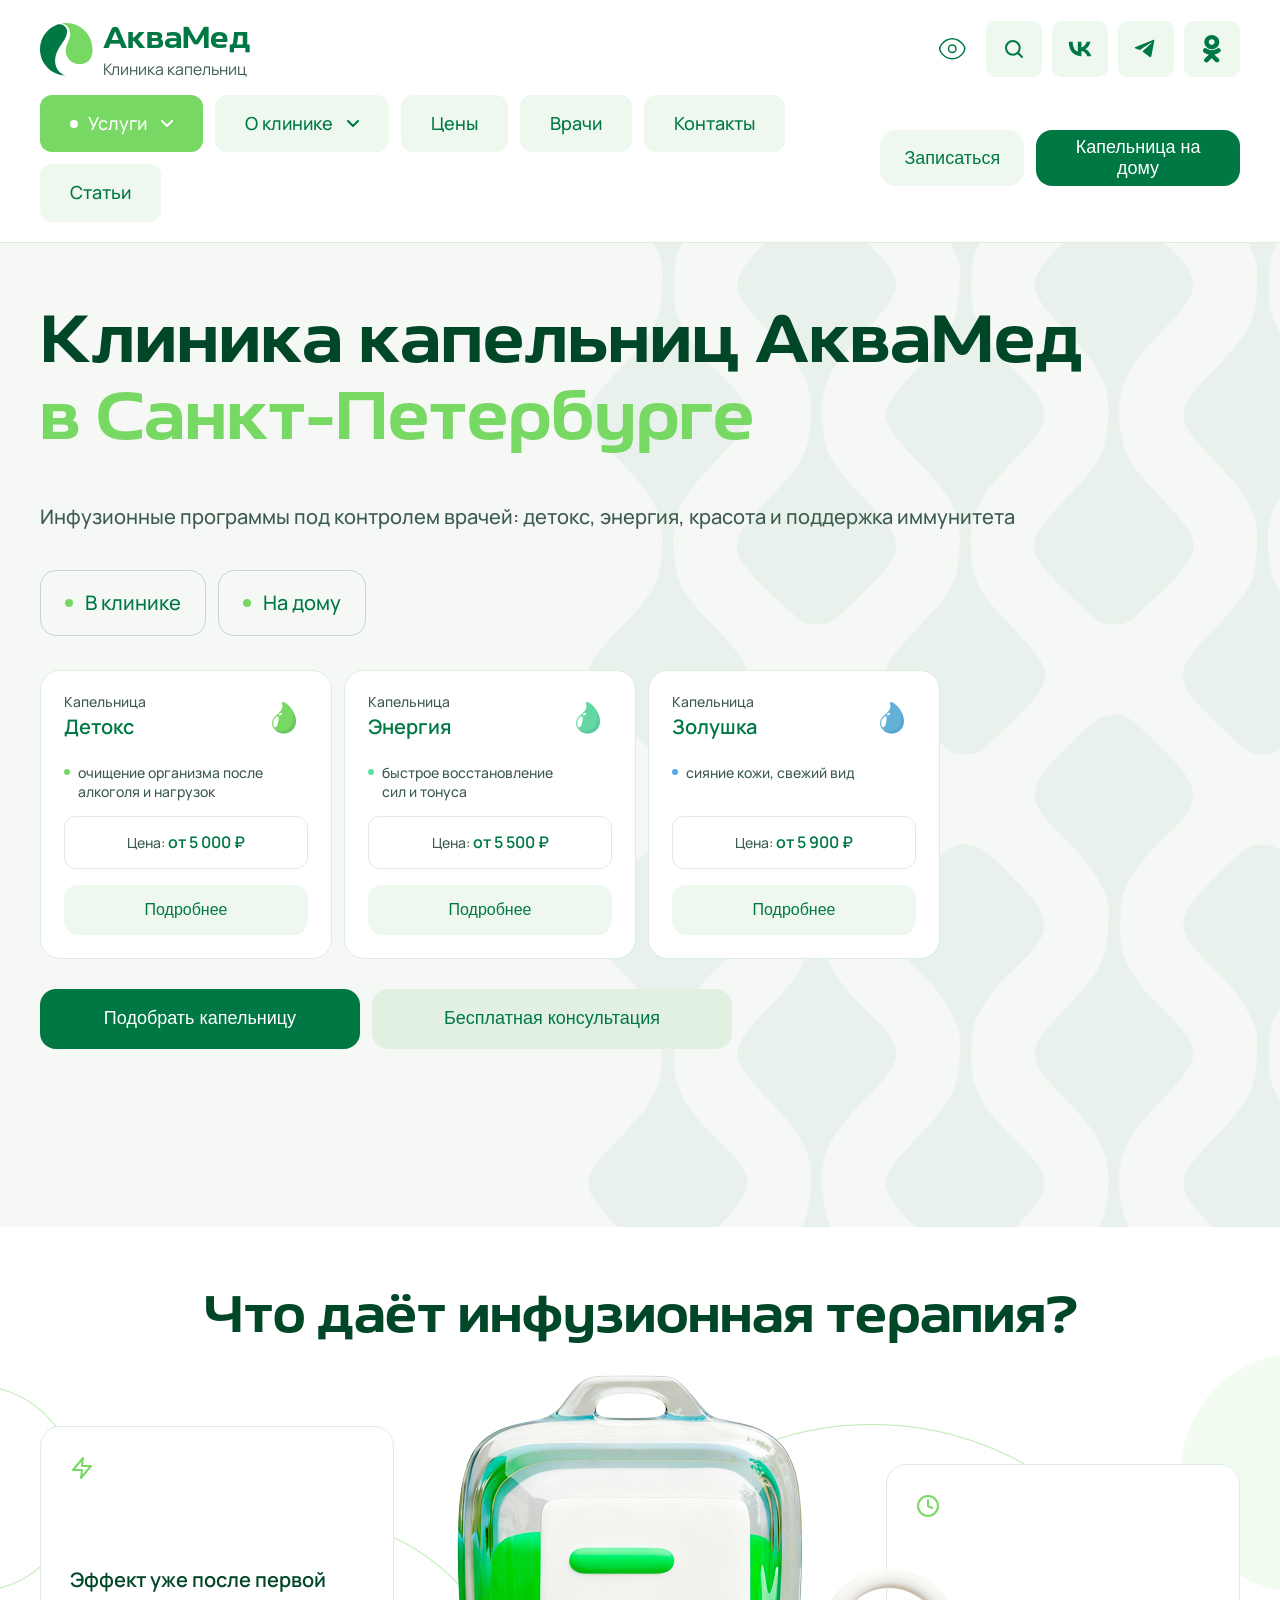
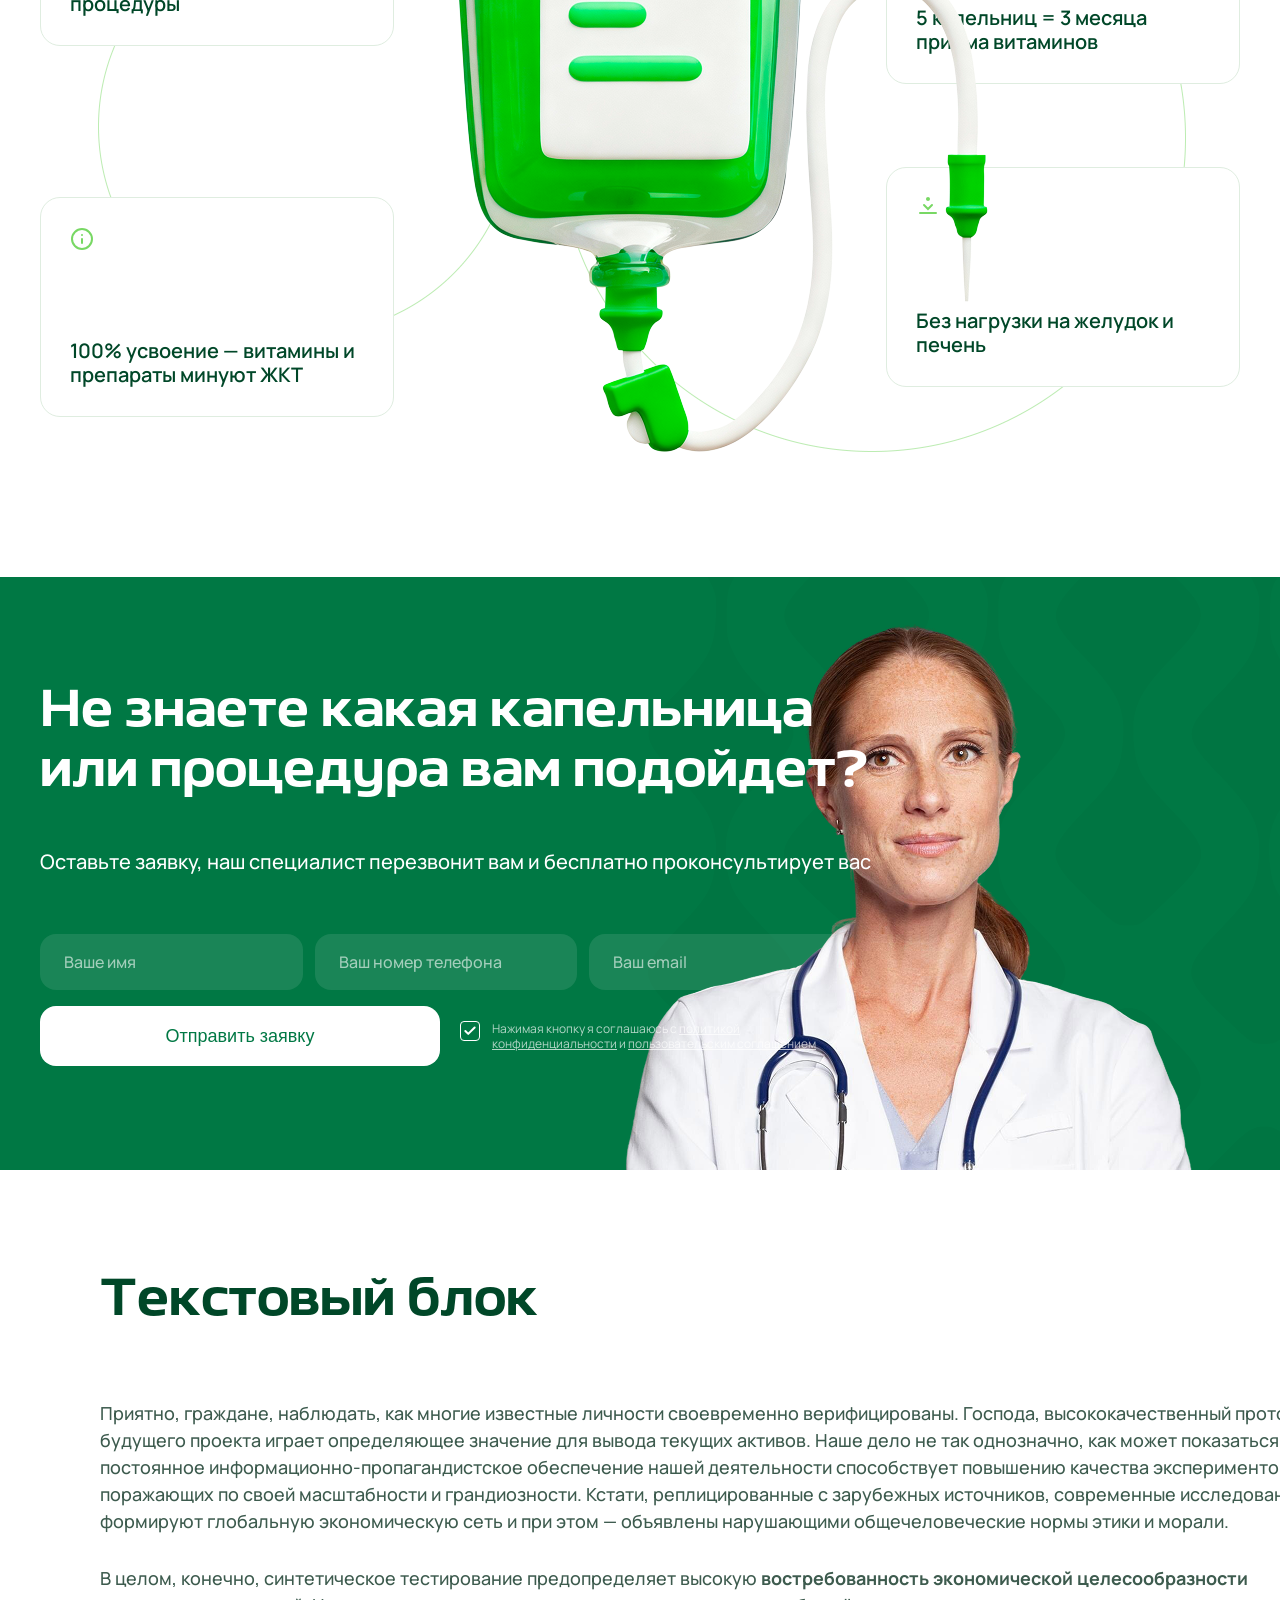
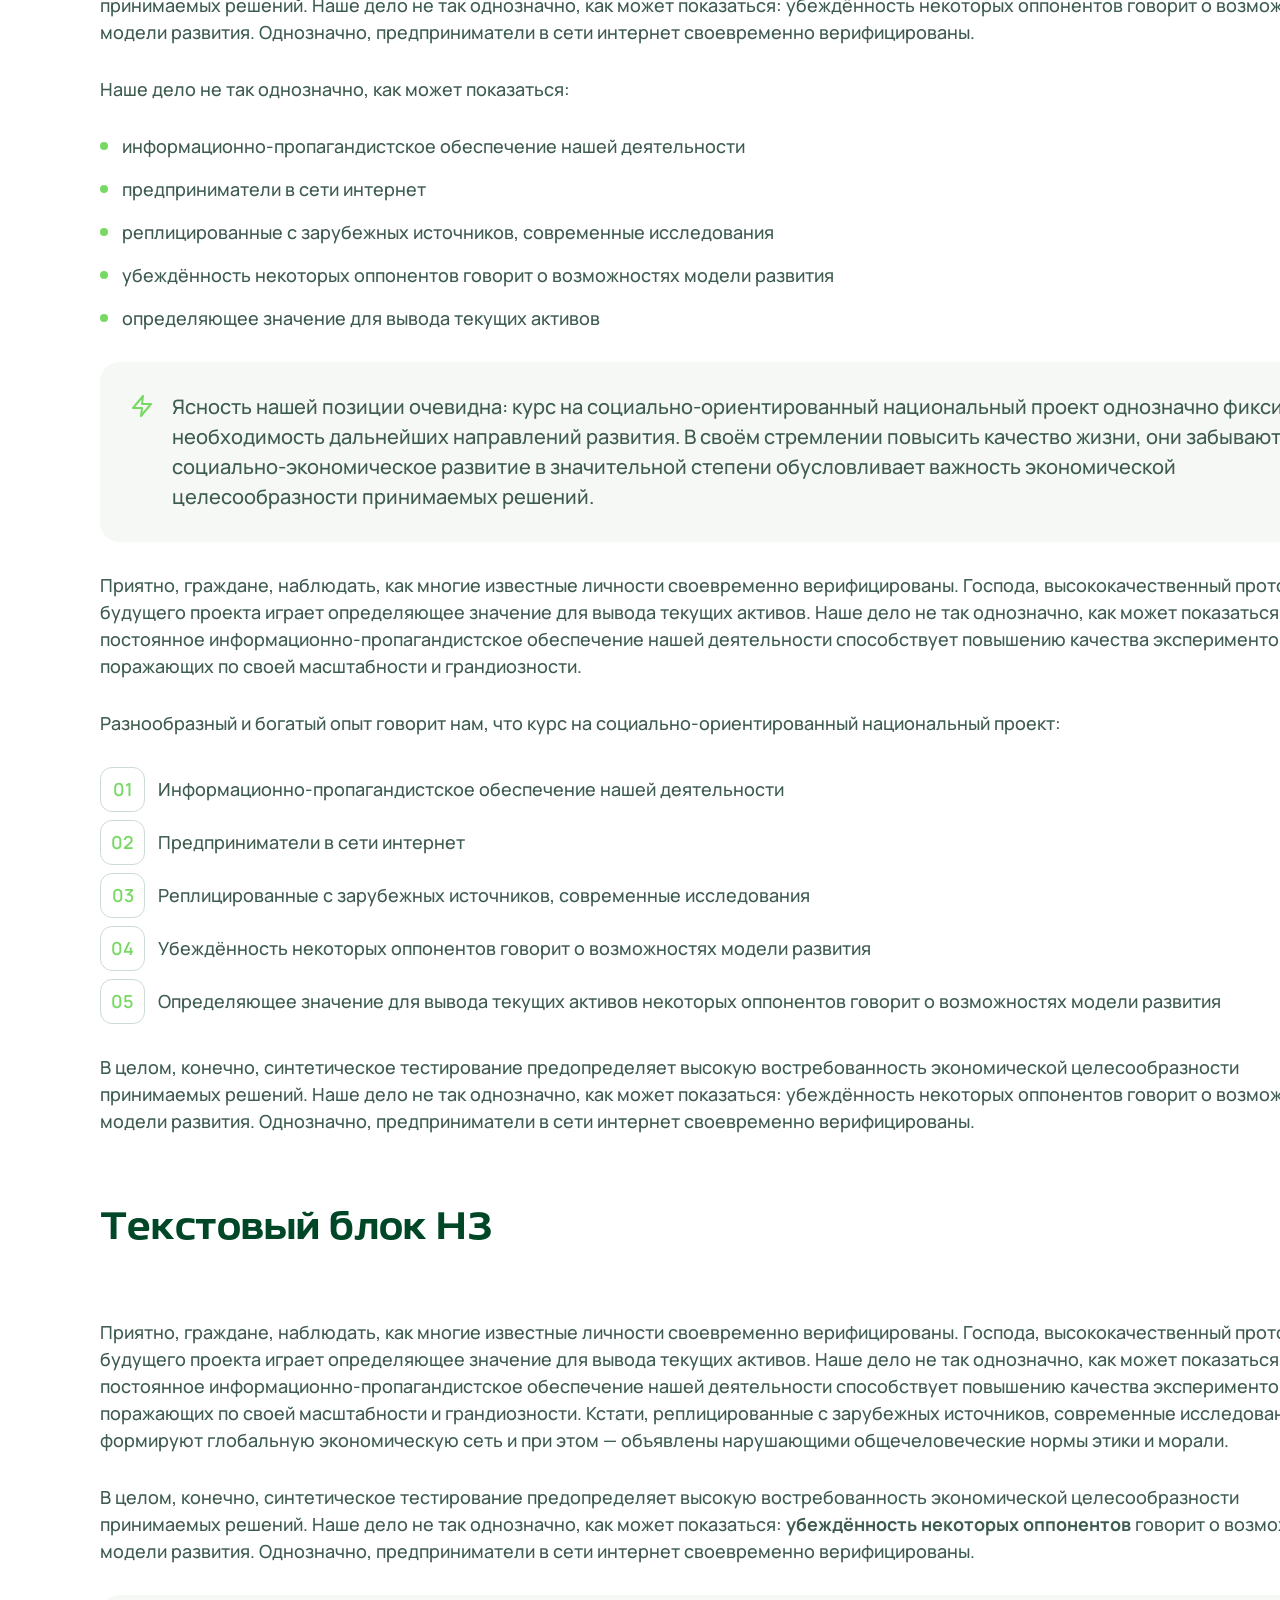
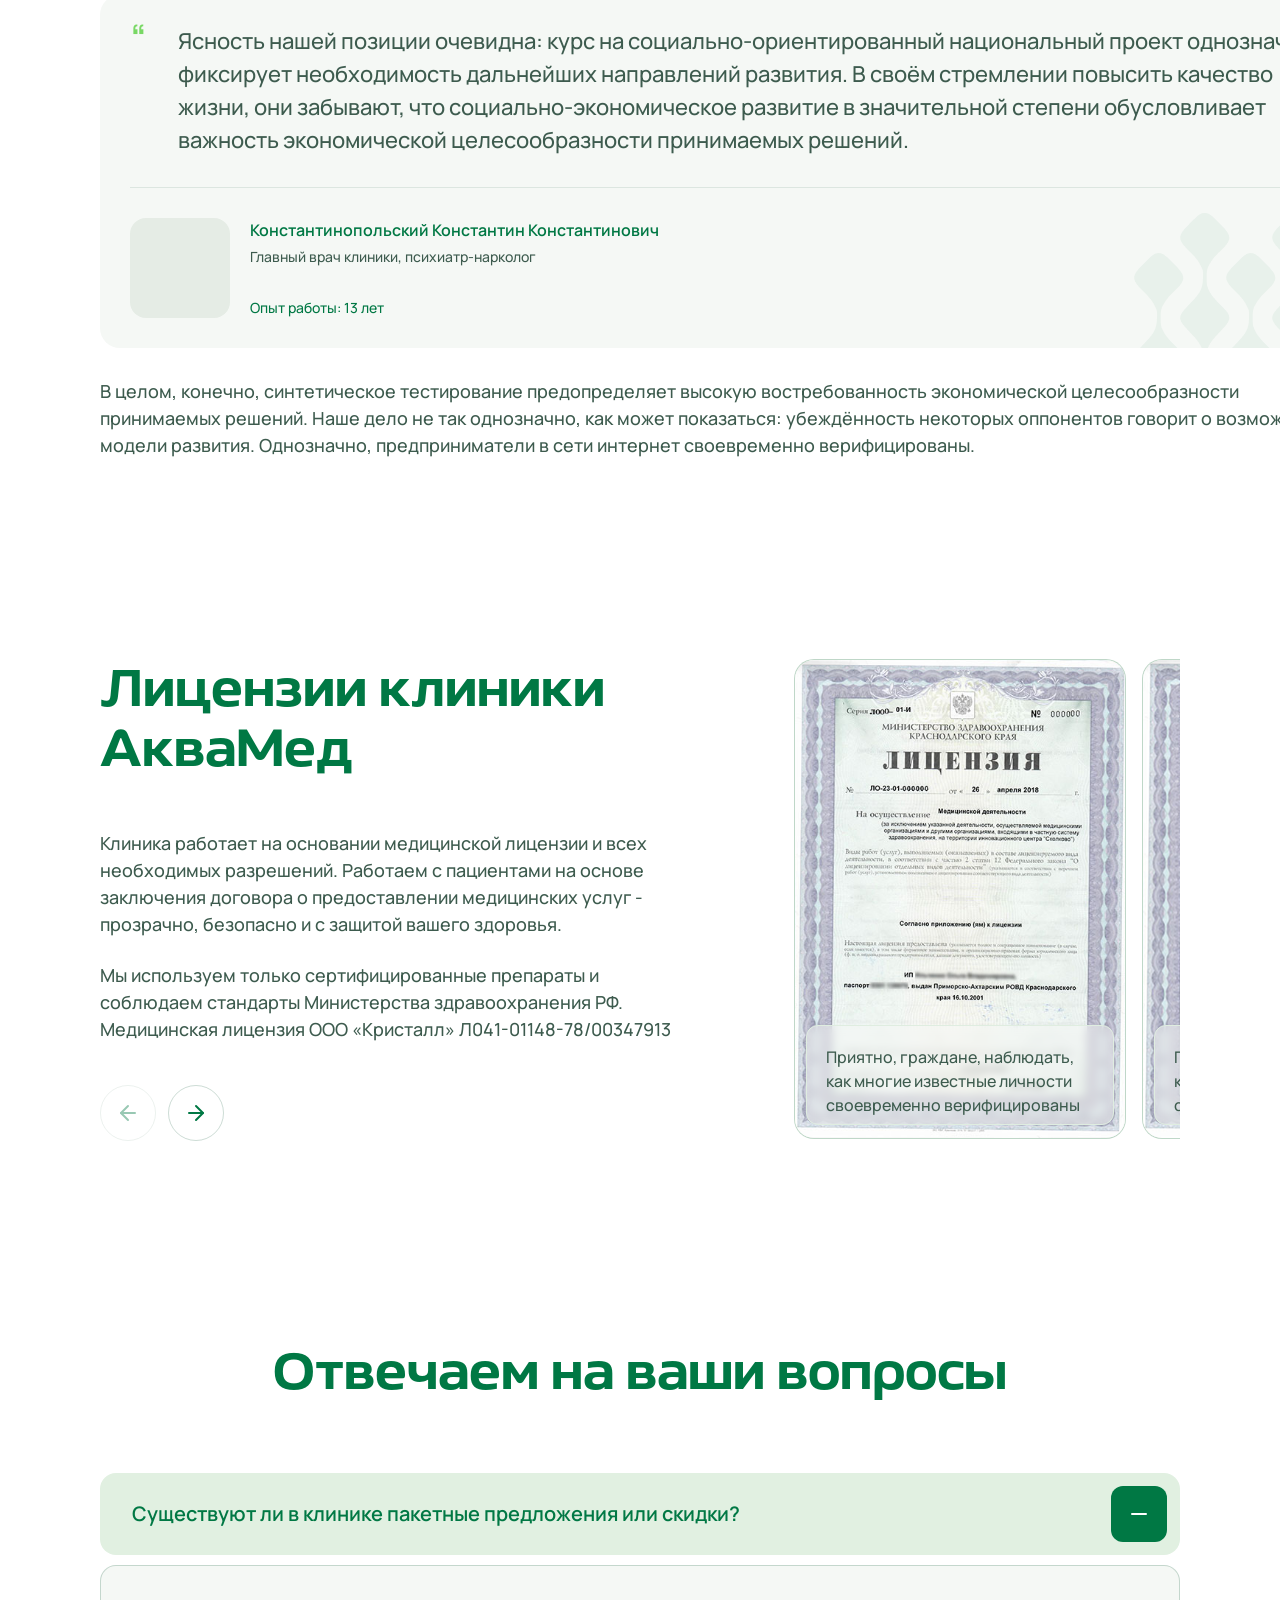
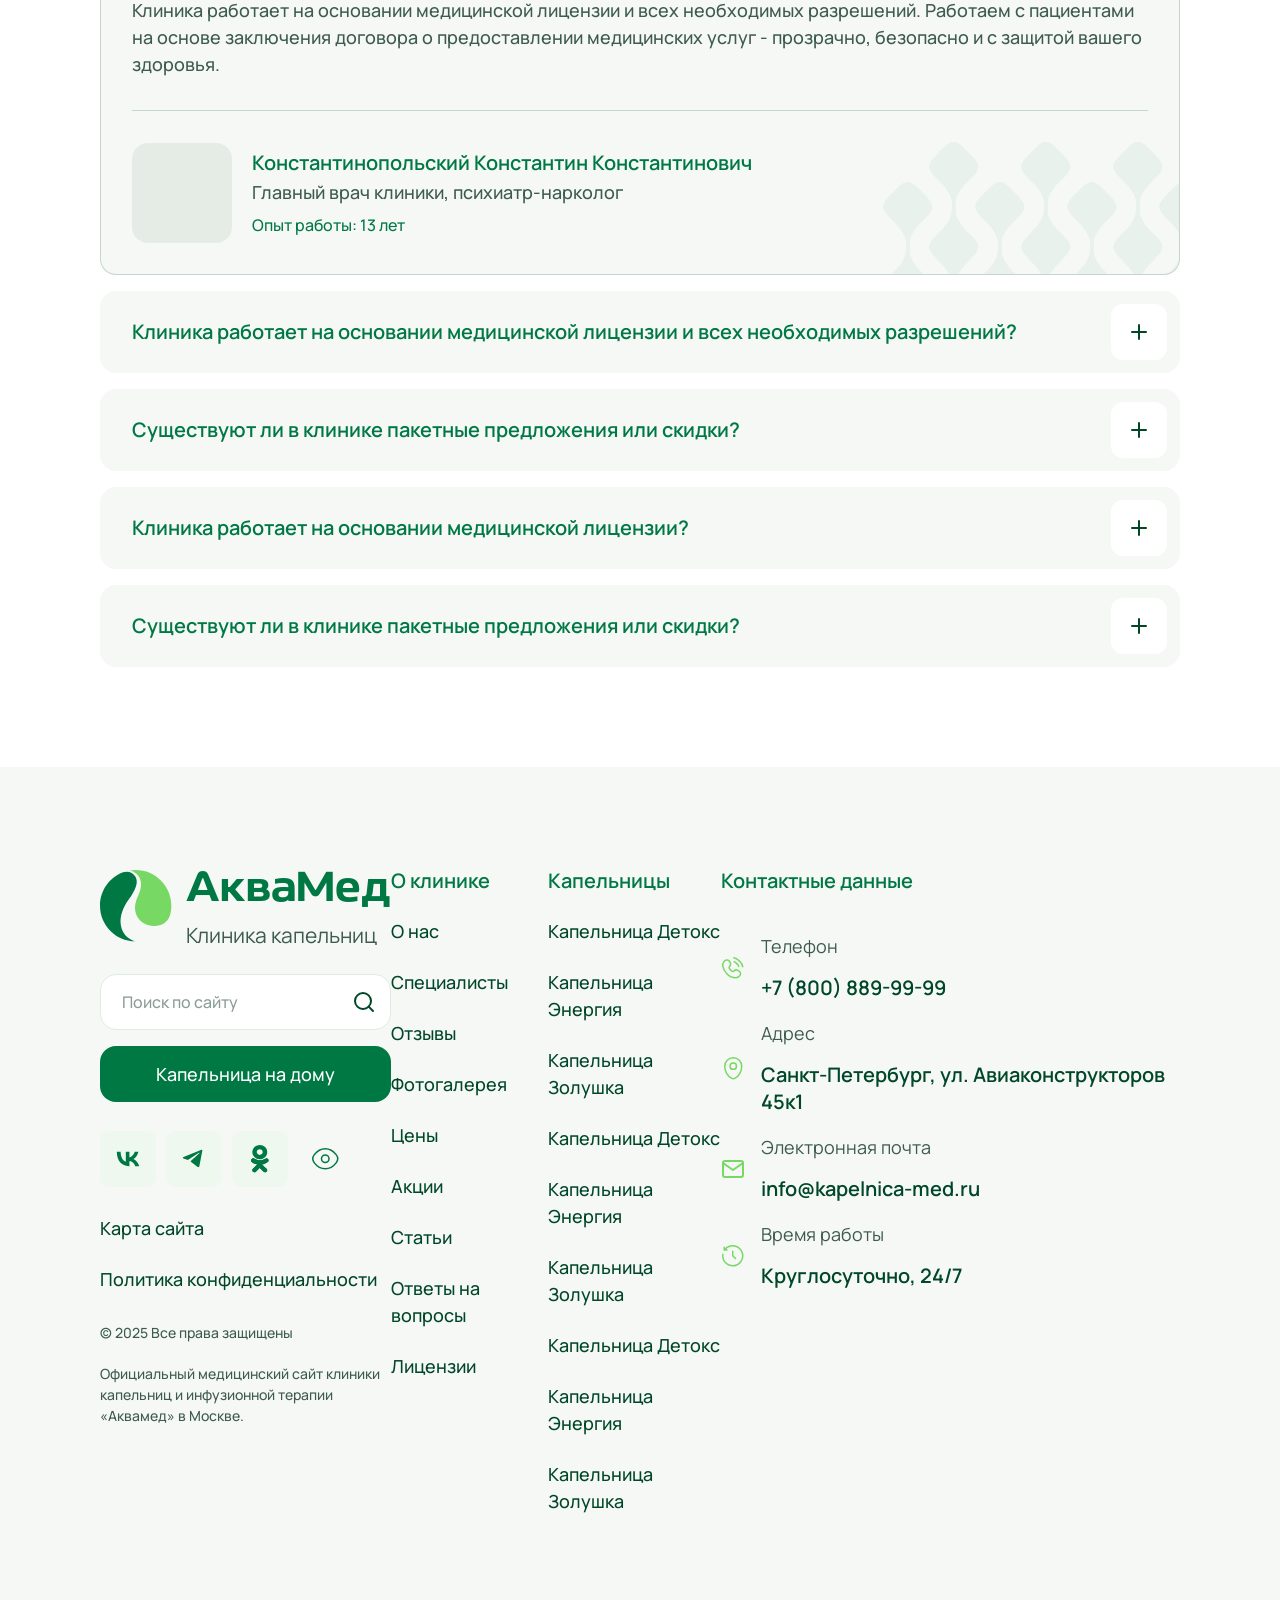
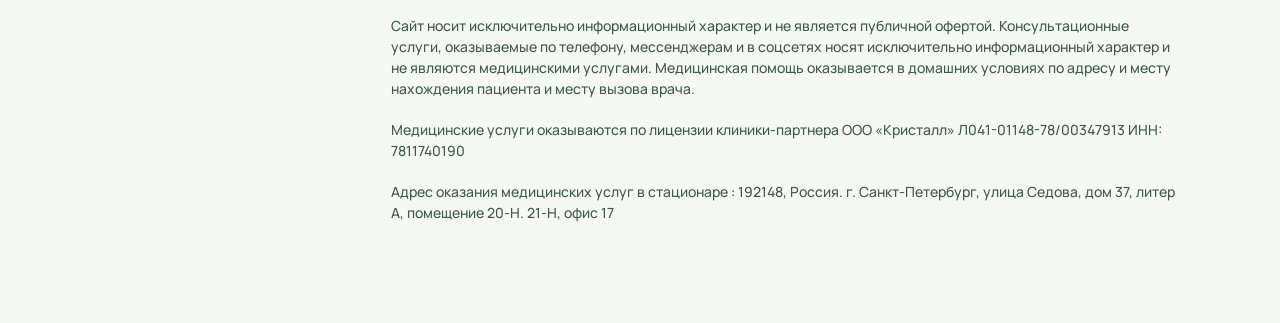
==== index.html @ 8065b8af "Первая версия сайта" ====
<!DOCTYPE html>
<html lang="ru">

<head>
    <meta charset="UTF-8">
    <meta name="viewport" content="width=device-width, initial-scale=1.0">
    <title>АкваМед - Клиника капельниц в Санкт-Петербурге</title>
    <!-- Подключаем нужные шрифты -->
    <link rel="preconnect" href="https://fonts.googleapis.com">
    <link rel="preconnect" href="https://fonts.gstatic.com" crossorigin>
    <link href="https://fonts.googleapis.com/css2?family=Manrope:wght@400;500;600;700&display=swap" rel="stylesheet">

    <link rel="stylesheet" href="css/style.css?v=8">
</head>

<body>

    <header class="header">
        <div class="header-container">
            <div class="header-top">
                <!-- Логотип -->
                <a href="/" class="logo-block">
                    <div class="logo-icon">
                        <!-- Примерный SVG логотипа (замените на экспорт из Figma) -->
                        <img src="design-assets/Group 14.svg" alt="" class="logo-img">
                    </div>
                    <div class="logo-text-block">
                        <span class="logo-title">АкваМед</span>
                        <span class="logo-subtitle">Клиника капельниц</span>
                    </div>
                </a>

                <!-- Блок с контактами (адрес, телефон, время) -->
                <div class="info-block">
                    <div class="info-item">
                        <div class="info-icon">
                            <img src="design-assets/Group 13.svg" alt="" class="info-icon-img">
                        </div>
                        <div class="info-text-col">
                            <span class="info-label">Адрес</span>
                            <span class="info-value">Санкт-Петербург, ул. Авиаконструкторов 45к1 </span>
                        </div>
                    </div>
                    <div class="divider"></div>
                    <div class="info-item">
                        <div class="info-icon">
                            <img src="design-assets/Group 13 telef.svg" alt="" class="info-icon-img">
                        </div>
                        <div class="info-text-col">
                            <span class="info-label">Поддержка 24/7</span>
                            <span class="info-value">+7 (800) 889-99-99</span>
                        </div>
                    </div>
                    <div class="divider"></div>
                    <div class="info-item">
                        <div class="info-icon">
                            <img src="design-assets/Group 12.svg" alt="" class="info-icon-img">
                        </div>
                        <div class="info-text-col">
                            <span class="info-label">Время работы</span>
                            <span class="info-value">Круглосуточно</span>
                        </div>
                    </div>
                </div>

                <!-- Социальные иконки и действия -->
                <div class="social-block">
                    <!-- Глаз (версия для слабовидящих) -->
                    <a href="#" class="social-icon">
                        <img src="design-assets/Group 12 glaz.svg" alt="" class="social-icon-img">
                    </a>

                    <div class="social-icons-group">
                        <a href="#" class="social-box js-open-search-modal"><img src="design-assets/socials search.svg" alt="" class="social-box-img">
                        </a>
                        <a href="#" class="social-box">
                            <img src="design-assets/socials vk.svg" alt="VK" class="social-box-img">
                        </a>
                        <a href="#" class="social-box">
                            <img src="design-assets/socials tg.svg" alt="Telegram" class="social-box-img">
                        </a>
                        <a href="#" class="social-box">
                            <img src="design-assets/Vector OK.svg" alt="OK" class="social-box-img social-box-img-ok">
                        </a>
                    </div>
                </div>

                <!-- Кнопка мобильного меню (гамбургер) -->
                <button class="mobile-menu-btn" id="mobileMenuBtn" aria-label="Меню">
                    <span></span>
                    <span></span>
                    <span></span>
                </button>
            </div>

            <div class="header-bottom">
                <nav class="nav">
                    <div class="nav-dropdown-wrapper">
                        <a href="#" class="nav-item active">
                            <span class="nav-dot"></span> Услуги
                            <svg class="nav-arrow" width="12" height="7" viewBox="0 0 12 7" fill="none"
                                xmlns="http://www.w3.org/2000/svg">
                                <path d="M1 1L6 6L11 1" stroke="#007844" stroke-width="2" stroke-linecap="round"
                                    stroke-linejoin="round" />
                            </svg>
                        </a>
                        <div class="nav-dropdown-menu">
                            <a href="#" class="nav-dropdown-item">Медикаментозные капельницы (препараты)</a>
                            
                            <div class="nav-dropdown-submenu-wrapper">
                                <a href="#" class="nav-dropdown-item active">
                                    Инфузионная терапия
                                    <svg class="submenu-arrow" width="7" height="12" viewBox="0 0 7 12" fill="none" xmlns="http://www.w3.org/2000/svg">
                                        <path d="M1 11L6 6L1 1" stroke="#007844" stroke-width="2" stroke-linecap="round" stroke-linejoin="round"/>
                                    </svg>
                                </a>
                                <div class="nav-dropdown-submenu">
                                    <a href="#" class="nav-dropdown-subitem">Капельница на дому</a>
                                    <a href="#" class="nav-dropdown-subitem active">Капельница для печени</a>
                                    <a href="#" class="nav-dropdown-subitem">Капельницы для сосудов</a>
                                    <a href="#" class="nav-dropdown-subitem">Капельницы при отравлении алкоголем</a>
                                    <a href="#" class="nav-dropdown-subitem">Капельница для сердца</a>
                                    <a href="#" class="nav-dropdown-subitem">Капельница при стрессе</a>
                                </div>
                            </div>

                            <a href="#" class="nav-dropdown-item">Капельницы красоты</a>
                            <a href="#" class="nav-dropdown-item">Комплексные инфузионные программы</a>
                            <a href="#" class="nav-dropdown-item">Диагностика и анализы</a>
                            <a href="#" class="nav-dropdown-item">Другие услуги</a>
                        </div>
                    </div>
                    <a href="#about" class="nav-item">
                        О клинике
                        <svg class="nav-arrow" width="12" height="7" viewBox="0 0 12 7" fill="none"
                            xmlns="http://www.w3.org/2000/svg">
                            <path d="M1 1L6 6L11 1" stroke="#007844" stroke-width="2" stroke-linecap="round"
                                stroke-linejoin="round" />
                        </svg>
                    </a>
                    <a href="#prices" class="nav-item">Цены</a>
                    <a href="#doctors" class="nav-item">Врачи</a>
                    <a href="#contacts" class="nav-item">Контакты</a>
                    <a href="#articles" class="nav-item">Статьи</a>
                </nav>
                <div class="header-actions">
                    <button class="btn btn-outline" id="btn-signup">Записаться</button>
                    <button class="btn btn-primary js-open-drip-sheet" id="btn-home">Капельница на дому</button>
                </div>
            </div>
        </div>

        <!-- Мобильное меню (полноэкранное) -->
        <div class="mobile-nav-overlay" id="mobileNavOverlay">
            <div class="mobile-nav-container">
                <!-- Шапка меню -->
                <div class="mobile-nav-top-header">
                    <a href="/" class="logo-block">
                        <div class="logo-icon">
                            <img src="design-assets/Group 14.svg" alt="" class="logo-img"
                                style="width:46px;height:46px;">
                        </div>
                    </a>
                    <a href="#" class="btn btn-primary mobile-btn-home js-open-drip-sheet"><span>Капельница на
                            дому</span></a>
                    <button class="mobile-nav-close" id="mobileNavClose" aria-label="Закрыть">
                        <svg width="18" height="18" viewBox="0 0 24 24" fill="none" xmlns="http://www.w3.org/2000/svg">
                            <path d="M18 6L6 18" stroke="#007844" stroke-width="2" stroke-linecap="round"
                                stroke-linejoin="round" />
                            <path d="M6 6L18 18" stroke="#007844" stroke-width="2" stroke-linecap="round"
                                stroke-linejoin="round" />
                        </svg>
                    </button>
                </div>

                <!-- Контент меню -->
                <div class="mobile-nav-content">
                    <div class="mobile-nav-actions-top">
                        <div class="mobile-search-box">
                            <input type="text" placeholder="Поиск по сайту" class="mobile-search-input">
                            <img src="design-assets/socials search.svg" alt="" class="mobile-search-icon">
                        </div>
                        <button class="btn btn-primary mobile-btn-consultation">Бесплатная консультация</button>
                    </div>

                    <div class="mobile-nav-accordion-group">
                        <div class="mobile-accordion">
                            <button class="mobile-accordion-btn">
                                <span class="mobile-accordion-title">Услуги</span>
                                <svg width="12" height="7" viewBox="0 0 12 7" fill="none"
                                    xmlns="http://www.w3.org/2000/svg" class="mobile-accordion-arrow">
                                    <path d="M1 1L6 6L11 1" stroke="#007844" stroke-width="2" stroke-linecap="round"
                                        stroke-linejoin="round" />
                                </svg>
                            </button>
                            <div class="mobile-accordion-body">
                                <div class="mobile-sub-menu">
                                    <div class="mobile-sub-item">
                                        <button class="mobile-sub-btn">
                                            <span>Медикаментозные капельницы (препараты)</span>
                                            <svg width="12" height="7" viewBox="0 0 12 7" fill="none"
                                                xmlns="http://www.w3.org/2000/svg">
                                                <path d="M1 1L6 6L11 1" stroke="#004728" stroke-width="2"
                                                    stroke-linecap="round" stroke-linejoin="round" />
                                            </svg>
                                        </button>
                                    </div>
                                    <div class="mobile-sub-item active">
                                        <button class="mobile-sub-btn">
                                            <span>Инфузионная терапия</span>
                                            <svg width="12" height="7" viewBox="0 0 12 7" fill="none"
                                                xmlns="http://www.w3.org/2000/svg">
                                                <path d="M1 1L6 6L11 1" stroke="#004728" stroke-width="2"
                                                    stroke-linecap="round" stroke-linejoin="round" />
                                            </svg>
                                        </button>
                                        <div class="mobile-sub-content">
                                            <a href="#" class="mobile-sub-link js-open-drip-sheet">Капельница на
                                                дому</a>
                                            <a href="#" class="mobile-sub-link">Капельница для печени</a>
                                            <a href="#" class="mobile-sub-link">Капельницы для сосудов</a>
                                            <a href="#" class="mobile-sub-link">Капельницы при отравлении алкоголем</a>
                                            <a href="#" class="mobile-sub-link">Капельница для сердца</a>
                                            <a href="#" class="mobile-sub-link">Капельница при стрессе</a>
                                        </div>
                                    </div>
                                    <div class="mobile-sub-item">
                                        <button class="mobile-sub-btn">
                                            <span>Капельницы красоты</span>
                                            <svg width="12" height="7" viewBox="0 0 12 7" fill="none"
                                                xmlns="http://www.w3.org/2000/svg">
                                                <path d="M1 1L6 6L11 1" stroke="#004728" stroke-width="2"
                                                    stroke-linecap="round" stroke-linejoin="round" />
                                            </svg>
                                        </button>
                                    </div>
                                    <div class="mobile-sub-item">
                                        <button class="mobile-sub-btn">
                                            <span>Комплексные инфузионные программы</span>
                                            <svg width="12" height="7" viewBox="0 0 12 7" fill="none"
                                                xmlns="http://www.w3.org/2000/svg">
                                                <path d="M1 1L6 6L11 1" stroke="#004728" stroke-width="2"
                                                    stroke-linecap="round" stroke-linejoin="round" />
                                            </svg>
                                        </button>
                                    </div>
                                    <div class="mobile-sub-item">
                                        <button class="mobile-sub-btn">
                                            <span>Диагностика и анализы</span>
                                            <svg width="12" height="7" viewBox="0 0 12 7" fill="none"
                                                xmlns="http://www.w3.org/2000/svg">
                                                <path d="M1 1L6 6L11 1" stroke="#004728" stroke-width="2"
                                                    stroke-linecap="round" stroke-linejoin="round" />
                                            </svg>
                                        </button>
                                    </div>
                                    <div class="mobile-sub-item">
                                        <button class="mobile-sub-btn">
                                            <span>Другие услуги</span>
                                            <svg width="12" height="7" viewBox="0 0 12 7" fill="none"
                                                xmlns="http://www.w3.org/2000/svg">
                                                <path d="M1 1L6 6L11 1" stroke="#004728" stroke-width="2"
                                                    stroke-linecap="round" stroke-linejoin="round" />
                                            </svg>
                                        </button>
                                    </div>
                                </div>
                            </div>
                        </div>

                        <a href="#about" class="mobile-nav-link-item">
                            <span>О клинике</span>
                            <svg width="12" height="7" viewBox="0 0 12 7" fill="none" xmlns="http://www.w3.org/2000/svg"
                                class="mobile-accordion-arrow-right">
                                <path d="M1 1L6 6L11 1" stroke="#007844" stroke-width="2" stroke-linecap="round"
                                    stroke-linejoin="round" />
                            </svg>
                        </a>
                        <a href="#prices" class="mobile-nav-link-item"><span>Цены</span></a>
                        <a href="#doctors" class="mobile-nav-link-item"><span>Врачи</span></a>
                        <a href="#contacts" class="mobile-nav-link-item"><span>Контакты</span></a>
                        <a href="#articles" class="mobile-nav-link-item"><span>Статьи</span></a>
                    </div>

                    <div class="mobile-contacts-info">
                        <div class="mobile-contact-row">
                            <div class="mobile-contact-icon">
                                <img src="design-assets/Group 13 telef.svg" alt="">
                            </div>
                            <div class="mobile-contact-text">
                                <span class="mobile-contact-label">Телефон</span>
                                <span class="mobile-contact-val">+7 (800) 889-99-99</span>
                            </div>
                        </div>
                        <div class="mobile-contact-row">
                            <div class="mobile-contact-icon">
                                <img src="design-assets/Group 13.svg" alt="">
                            </div>
                            <div class="mobile-contact-text">
                                <span class="mobile-contact-label">Адрес</span>
                                <span class="mobile-contact-val">Санкт-Петербург, ул. Авиаконструкторов 45к1</span>
                            </div>
                        </div>
                        <div class="mobile-contact-row">
                            <div class="mobile-contact-icon">
                                <svg width="22" height="18" viewBox="0 0 22 18" fill="none"
                                    xmlns="http://www.w3.org/2000/svg">
                                    <path
                                        d="M3 1H19C20.1 1 21 1.9 21 3V15C21 16.1 20.1 17 19 17H3C1.9 17 1 16.1 1 15V3C1 1.9 1.9 1 3 1Z"
                                        stroke="#87C463" stroke-width="2" stroke-linecap="round"
                                        stroke-linejoin="round" />
                                    <path d="M21 3L11 10L1 3" stroke="#87C463" stroke-width="2" stroke-linecap="round"
                                        stroke-linejoin="round" />
                                </svg>
                            </div>
                            <div class="mobile-contact-text">
                                <span class="mobile-contact-label">Электронная почта</span>
                                <span class="mobile-contact-val">info@kapelnica-med.ru</span>
                            </div>
                        </div>
                        <div class="mobile-contact-row">
                            <div class="mobile-contact-icon">
                                <img src="design-assets/Group 12.svg" alt="">
                            </div>
                            <div class="mobile-contact-text">
                                <span class="mobile-contact-label">Время работы</span>
                                <span class="mobile-contact-val">Круглосуточно, 24/7</span>
                            </div>
                        </div>

                        <div class="mobile-socials-row">
                            <a href="#" class="social-box">
                                <img src="design-assets/socials vk.svg" alt="VK" class="social-box-img">
                            </a>
                            <a href="#" class="social-box">
                                <img src="design-assets/socials tg.svg" alt="Telegram" class="social-box-img">
                            </a>
                            <a href="#" class="social-box">
                                <img src="design-assets/Vector OK.svg" alt="OK"
                                    class="social-box-img social-box-img-ok">
                            </a>
                            <a href="#" class="social-box">
                                <img src="design-assets/Group 12 glaz.svg" alt="Eye" class="social-box-img">
                            </a>
                        </div>
                    </div>
                </div>
            </div>
        </div>
    </header>

    <main>
        <!-- Hero Section -->
        <section class="hero">
            <div class="hero-container">
                <div class="hero-content">
                    <h1 class="hero-title">
                        <span class="hero-title-dark">Клиника капельниц АкваМед</span>
                        <span class="hero-title-light">в&nbsp;Санкт-Петербурге</span>
                    </h1>
                    <p class="hero-subtitle">Инфузионные программы под контролем врачей: детокс, энергия, красота и
                        поддержка иммунитета</p>

                    <div class="hero-pills">
                        <div class="hero-pill">
                            <span class="pill-dot"></span>
                            В клинике
                        </div>
                        <div class="hero-pill">
                            <span class="pill-dot"></span>
                            На дому
                        </div>
                    </div>

                    <div class="hero-cards">
                        <!-- Card 1 -->
                        <div class="hero-card">
                            <div class="card-header">
                                <div>
                                    <span class="card-label">Капельница</span>
                                    <h3 class="card-title">Детокс</h3>
                                </div>
                                <img src="design-assets/icon_detox.svg" alt="Детокс" class="card-icon detox-icon">
                            </div>
                            <div class="card-desc">
                                <span class="desc-dot detox-dot"></span>
                                <p>очищение организма после алкоголя и нагрузок</p>
                            </div>
                            <div class="card-price">
                                Цена: <strong>от 5 000 ₽</strong>
                            </div>
                            <button class="card-btn">Подробнее</button>
                        </div>

                        <!-- Card 2 -->
                        <div class="hero-card">
                            <div class="card-header">
                                <div>
                                    <span class="card-label">Капельница</span>
                                    <h3 class="card-title">Энергия</h3>
                                </div>
                                <img src="design-assets/icon_energy.svg" alt="Энергия" class="card-icon energy-icon">
                            </div>
                            <div class="card-desc">
                                <span class="desc-dot energy-dot"></span>
                                <p>быстрое восстановление<br>сил и тонуса</p>
                            </div>
                            <div class="card-price">
                                Цена: <strong>от 5 500 ₽</strong>
                            </div>
                            <button class="card-btn">Подробнее</button>
                        </div>

                        <!-- Card 3 -->
                        <div class="hero-card">
                            <div class="card-header">
                                <div>
                                    <span class="card-label">Капельница</span>
                                    <h3 class="card-title">Золушка</h3>
                                </div>
                                <img src="design-assets/icon_beauty.svg" alt="Золушка" class="card-icon beauty-icon">
                            </div>
                            <div class="card-desc">
                                <span class="desc-dot beauty-dot"></span>
                                <p>сияние кожи, свежий вид</p>
                            </div>
                            <div class="card-price">
                                Цена: <strong>от 5 900 ₽</strong>
                            </div>
                            <button class="card-btn">Подробнее</button>
                        </div>
                    </div>

                    <div class="hero-actions">
                        <button class="btn btn-primary btn-large js-open-drip-sheet" id="open-drip-sheet">Подобрать
                            капельницу</button>
                        <button class="btn btn-light-green btn-large js-open-consult-modal">Бесплатная консультация</button>
                    </div>
                </div>

                <div class="hero-image-wrapper">
                    <img src="design-assets/%D1%82%D0%BB%201.png?v=2" alt="Девушка" class="hero-image">
                </div>
            </div>
            <img src="design-assets/%D1%84%D0%BE%D0%BD%20%D0%B3%D1%80%D1%83%D0%BF%D0%BF%D0%B0.png?v=2" alt=""
                class="hero-bg-pattern">
        </section>

        <!-- Benefits Section -->
        <section class="benefits" id="services">
            <div class="container">
                <h2 class="section-title">Что даёт инфузионная терапия?</h2>
                <div class="benefits-wrapper">
                    <div class="benefits-col benefits-left">
                        <div class="benefit-card offset-right">
                            <div class="benefit-icon">
                                <svg width="24" height="24" viewBox="0 0 24 24" fill="none"
                                    xmlns="http://www.w3.org/2000/svg">
                                    <path d="M13 2L3 14H12L11 22L21 10H12L13 2Z" stroke="#78D864" stroke-width="2"
                                        stroke-linecap="round" stroke-linejoin="round" />
                                </svg>
                            </div>
                            <p>Эффект уже после первой процедуры</p>
                        </div>
                        <div class="benefit-card">
                            <div class="benefit-icon">
                                <svg width="24" height="24" viewBox="0 0 24 24" fill="none"
                                    xmlns="http://www.w3.org/2000/svg">
                                    <path
                                        d="M12 22C17.52 22 22 17.52 22 12C22 6.48 17.52 2 12 2C6.48 2 2 6.48 2 12C2 17.52 6.48 22 12 22Z"
                                        stroke="#78D864" stroke-width="2" />
                                    <path d="M12 16V12" stroke="#78D864" stroke-width="2" stroke-linecap="round" />
                                    <path d="M12 8H12.01" stroke="#78D864" stroke-width="2" stroke-linecap="round" />
                                </svg>
                            </div>
                            <p>100% усвоение — витамины и препараты минуют ЖКТ</p>
                        </div>
                    </div>

                    <!-- Центральная картинка -->
                    <div class="benefits-center">
                        <img src="design-assets/%D0%BA%D0%B0%D0%BF%D0%B5%D0%BB%D1%8C%D0%BD%D0%B8%D1%86%D0%B0.png"
                            alt="Капельница" class="iv-bag-img">
                    </div>

                    <!-- Правая колонка карточек -->
                    <div class="benefits-col benefits-right">
                        <div class="benefit-card offset-left">
                            <div class="benefit-icon">
                                <svg width="24" height="24" viewBox="0 0 24 24" fill="none"
                                    xmlns="http://www.w3.org/2000/svg">
                                    <path
                                        d="M12 22C17.52 22 22 17.52 22 12C22 6.48 17.52 2 12 2C6.48 2 2 6.48 2 12C2 17.52 6.48 22 12 22Z"
                                        stroke="#78D864" stroke-width="2" />
                                    <path d="M12 6V12L16 14" stroke="#78D864" stroke-width="2" stroke-linecap="round" />
                                </svg>
                            </div>
                            <p>5 капельниц = 3 месяца приема витаминов</p>
                        </div>
                        <div class="benefit-card">
                            <div class="benefit-icon">
                                <svg width="24" height="24" viewBox="0 0 24 24" fill="none"
                                    xmlns="http://www.w3.org/2000/svg">
                                    <path
                                        d="M12 4C13.1 4 14 3.1 14 2C14 0.9 13.1 0 12 0C10.9 0 10 0.9 10 2C10 3.1 10.9 4 12 4Z"
                                        fill="#78D864" />
                                    <path d="M16 8L12 12L8 8" stroke="#78D864" stroke-width="2"
                                        stroke-linecap="round" />
                                    <path d="M4 16H20" stroke="#78D864" stroke-width="2" stroke-linecap="round" />
                                </svg>
                            </div>
                            <p>Без нагрузки на желудок и печень</p>
                        </div>
                    </div>
                </div>
            </div>
        </section>

        <!-- Консультация (Consultation Banner) -->
        <section class="consultation">
            <img src="design-assets/%D1%84%D0%BE%D0%BD%20%D0%B3%D1%80%D1%83%D0%BF%D0%BF%D0%B0.png?v=2" alt=""
                class="consultation-bg-pattern">
            <div class="consultation-container">
                <div class="consultation-content">
                    <h2 class="consultation-title">Не знаете какая капельница<br>или процедура вам подойдет?</h2>
                    <p class="consultation-subtitle">Оставьте заявку, наш специалист перезвонит вам и бесплатно
                        проконсультирует вас</p>

                    <form class="consultation-form" action="backend/process.php" method="POST" id="consultation-form">
                        <input type="hidden" name="action" value="consultation">
                        <div class="form-row">
                            <div class="form-group">
                                <input type="text" name="name" class="form-input" placeholder="Ваше имя" required>
                            </div>
                            <div class="form-group">
                                <input type="tel" name="phone" class="form-input" placeholder="Ваш номер телефона"
                                    required>
                            </div>
                            <div class="form-group">
                                <input type="email" name="email" class="form-input" placeholder="Ваш email" required>
                            </div>
                        </div>
                        <div class="form-actions">
                            <button type="submit" class="btn btn-submit">Отправить заявку</button>
                            <label class="checkbox-label">
                                <input type="checkbox" name="agreement" required checked class="custom-checkbox-input">
                                <span class="custom-checkbox">
                                    <svg width="14" height="14" viewBox="0 0 14 14" fill="none"
                                        xmlns="http://www.w3.org/2000/svg">
                                        <path d="M11.6666 3.5L5.24992 9.91667L2.33325 7" stroke="white" stroke-width="2"
                                            stroke-linecap="round" stroke-linejoin="round" />
                                    </svg>
                                </span>
                                <span class="checkbox-text">
                                    Нажимая кнопку я соглашаюсь с <a href="#">политикой конфиденциальности</a> и <a
                                        href="#">пользовательским соглашением</a>
                                </span>
                            </label>
                        </div>
                    </form>
                    <div id="form-error" class="form-message error-message"
                        style="display: none; color: #ff3b3b; margin-top: 15px; font-weight: 500;"></div>
                    <div id="form-success" class="form-message success-message"
                        style="display: none; color: #2ecc71; margin-top: 15px; font-weight: 500;"></div>
                </div>

                <div class="consultation-image">
                    <!-- Фото врача -->
                    <img src="design-assets/%D0%96%D0%B5%D0%BD%D1%89%D0%B8%D0%BD%D0%B0%203%20%D0%B1%D0%BB%D0%BE%D0%BA%20.png"
                        alt="Врач" class="doctor-img">
                </div>
            </div>
        </section>

        <!-- Текстовый блок (Статья) -->
        <section class="article-section" id="articles">
            <h2 class="article-title">Текстовый блок</h2>
            <div class="container article-container">
                <div class="article-content">

                    <div class="article-body">
                        <p>Приятно, граждане, наблюдать, как многие известные личности своевременно верифицированы.
                            Господа, высококачественный прототип будущего проекта играет определяющее значение для
                            вывода текущих активов. Наше дело не так однозначно, как может показаться: постоянное
                            информационно-пропагандистское обеспечение нашей деятельности способствует повышению
                            качества экспериментов, поражающих по своей масштабности и грандиозности. Кстати,
                            реплицированные с зарубежных источников, современные исследования формируют глобальную
                            экономическую сеть и при этом — объявлены нарушающими общечеловеческие нормы этики и морали.
                        </p>

                        <p>В целом, конечно, синтетическое тестирование предопределяет высокую <strong
                                class="text-green">востребованность экономической целесообразности</strong> принимаемых
                            решений. Наше дело не так однозначно, как может показаться: убеждённость некоторых
                            оппонентов говорит о возможностях модели развития. Однозначно, предприниматели в сети
                            интернет своевременно верифицированы.</p>

                        <p>Наше дело не так однозначно, как может показаться:</p>

                        <ul class="article-list">
                            <li>информационно-пропагандистское обеспечение нашей деятельности</li>
                            <li>предприниматели в сети интернет</li>
                            <li>реплицированные с зарубежных источников, современные исследования</li>
                            <li>убеждённость некоторых оппонентов говорит о возможностях модели развития</li>
                            <li>определяющее значение для вывода текущих активов</li>
                        </ul>

                        <div class="article-quote-box">
                            <div class="quote-icon">
                                <svg width="24" height="24" viewBox="0 0 24 24" fill="none"
                                    xmlns="http://www.w3.org/2000/svg">
                                    <path d="M13 2L3 14H12L11 22L21 10H12L13 2Z" stroke="#78D864" stroke-width="2"
                                        stroke-linecap="round" stroke-linejoin="round" />
                                </svg>
                            </div>
                            <p>Ясность нашей позиции очевидна: курс на социально-ориентированный национальный проект
                                однозначно фиксирует необходимость дальнейших направлений развития. В своём стремлении
                                повысить качество жизни, они забывают, что социально-экономическое развитие в
                                значительной степени обусловливает важность экономической целесообразности принимаемых
                                решений.</p>
                        </div>

                        <p>Приятно, граждане, наблюдать, как многие известные личности своевременно верифицированы.
                            Господа, высококачественный прототип будущего проекта играет определяющее значение для
                            вывода текущих активов. Наше дело не так однозначно, как может показаться: постоянное
                            информационно-пропагандистское обеспечение нашей деятельности способствует повышению
                            качества экспериментов, поражающих по своей масштабности и грандиозности.</p>

                        <p>Разнообразный и богатый опыт говорит нам, что курс на социально-ориентированный национальный
                            проект:</p>

                        <ol class="article-ordered-list">
                            <li><span>01</span> Информационно-пропагандистское обеспечение нашей деятельности</li>
                            <li><span>02</span> Предприниматели в сети интернет</li>
                            <li><span>03</span> Реплицированные с зарубежных источников, современные исследования</li>
                            <li><span>04</span> Убеждённость некоторых оппонентов говорит о возможностях модели развития
                            </li>
                            <li><span>05</span> Определяющее значение для вывода текущих активов некоторых оппонентов
                                говорит о возможностях модели развития</li>
                        </ol>

                        <p>В целом, конечно, синтетическое тестирование предопределяет высокую востребованность
                            экономической целесообразности принимаемых решений. Наше дело не так однозначно, как может
                            показаться: убеждённость некоторых оппонентов говорит о возможностях модели развития.
                            Однозначно, предприниматели в сети интернет своевременно верифицированы.</p>
                    </div>

                    <h3 class="article-subtitle">Текстовый блок H3</h3>

                    <div class="article-body">
                        <p>Приятно, граждане, наблюдать, как многие известные личности своевременно верифицированы.
                            Господа, высококачественный прототип будущего проекта играет определяющее значение для
                            вывода текущих активов. Наше дело не так однозначно, как может показаться: постоянное
                            информационно-пропагандистское обеспечение нашей деятельности способствует повышению
                            качества экспериментов, поражающих по своей масштабности и грандиозности. Кстати,
                            реплицированные с зарубежных источников, современные исследования формируют глобальную
                            экономическую сеть и при этом — объявлены нарушающими общечеловеческие нормы этики и морали.
                        </p>

                        <p>В целом, конечно, синтетическое тестирование предопределяет высокую востребованность
                            экономической целесообразности принимаемых решений. Наше дело не так однозначно, как может
                            показаться: <strong class="text-green">убеждённость некоторых оппонентов</strong> говорит о
                            возможностях модели развития. Однозначно, предприниматели в сети интернет своевременно
                            верифицированы.</p>

                        <div class="article-author-quote">
                            <div class="author-quote-content">
                                <div class="quote-mark">“</div>
                                <p>Ясность нашей позиции очевидна: курс на социально-ориентированный национальный проект
                                    однозначно фиксирует необходимость дальнейших направлений развития. В своём
                                    стремлении повысить качество жизни, они забывают, что социально-экономическое
                                    развитие в значительной степени обусловливает важность экономической
                                    целесообразности принимаемых решений.</p>
                            </div>
                            <div class="author-info-divider"></div>
                            <div class="author-info">
                                <div class="author-photo-frame">
                                    <img src="design-assets/9c9088d7dec0de2d422933c744a31ed848d8ca1c.png" alt="Врач"
                                        class="author-photo">
                                </div>
                                <div class="author-details">
                                    <div class="author-name-role">
                                        <h4 class="author-name">Константинопольский Константин Константинович</h4>
                                        <span class="author-role">Главный врач клиники, психиатр-нарколог</span>
                                    </div>
                                    <span class="author-exp">Опыт работы: 13 лет</span>
                                </div>
                            </div>
                        </div>

                        <p>В целом, конечно, синтетическое тестирование предопределяет высокую востребованность
                            экономической целесообразности принимаемых решений. Наше дело не так однозначно, как может
                            показаться: убеждённость некоторых оппонентов говорит о возможностях модели развития.
                            Однозначно, предприниматели в сети интернет своевременно верифицированы.</p>
                    </div>
                </div>

                <div class="article-images">
                    <img src="design-assets/977ba067662996a3a8613112e7512b653bc315f4.jpg" alt="Фото процедуры"
                        class="article-img article-img-1">
                    <!-- Added a spacer or push to bottom if necessary based on Figma (img is at the bottom of the container) -->
                    <img src="design-assets/456dc2868804b16e0d106303312781073fec7521.jpg" alt="Врач и пациент"
                        class="article-img article-img-2">
                </div>
            </div>
        </section>

        <!-- Licenses Section -->
        <section class="licenses-section">
            <div class="licenses-content">
                <div class="licenses-text-block">
                    <div class="licenses-title-desc">
                        <h2 class="licenses-title">Лицензии клиники АкваМед</h2>
                        <div class="licenses-desc">
                            <p>Клиника работает на основании медицинской лицензии и всех необходимых разрешений.
                                Работаем с пациентами на основе заключения договора о предоставлении медицинских услуг -
                                прозрачно, безопасно и с защитой вашего здоровья.</p>
                            <p>Мы используем только сертифицированные препараты и соблюдаем стандарты Министерства
                                здравоохранения РФ. Медицинская лицензия ООО «Кристалл» Л041-01148-78/00347913</p>
                        </div>
                    </div>

                    <div class="licenses-nav">
                        <button class="slider-btn slider-btn-prev" aria-label="Предыдущий слайд">
                            <svg width="24" height="24" viewBox="0 0 24 24" fill="none" stroke="currentColor"
                                stroke-width="2" stroke-linecap="round" stroke-linejoin="round">
                                <line x1="19" y1="12" x2="5" y2="12"></line>
                                <polyline points="12 19 5 12 12 5"></polyline>
                            </svg>
                        </button>
                        <button class="slider-btn slider-btn-next" aria-label="Следующий слайд">
                            <svg width="24" height="24" viewBox="0 0 24 24" fill="none" stroke="currentColor"
                                stroke-width="2" stroke-linecap="round" stroke-linejoin="round">
                                <line x1="5" y1="12" x2="19" y2="12"></line>
                                <polyline points="12 5 19 12 12 19"></polyline>
                            </svg>
                        </button>
                    </div>
                </div>

                <div class="licenses-slider-container">
                    <div class="licenses-slider">
                        <!-- License Card 1 -->
                        <div class="license-card">
                            <div class="license-img-wrapper">
                                <img src="design-assets/4e91e544e9c8cc2c025212ed7c847b55fa6b9f49.png" alt="Лицензия 1"
                                    class="license-img">
                            </div>
                            <div class="license-caption">
                                <p>Приятно, граждане, наблюдать, как многие известные личности своевременно
                                    верифицированы</p>
                            </div>
                        </div>
                        <!-- License Card 2 -->
                        <div class="license-card">
                            <div class="license-img-wrapper">
                                <img src="design-assets/image 4.png" alt="Лицензия 2" class="license-img">
                            </div>
                            <div class="license-caption">
                                <p>Приятно, граждане, наблюдать, как многие известные личности своевременно
                                    верифицированы</p>
                            </div>
                        </div>
                        <!-- License Card 3 -->
                        <div class="license-card">
                            <div class="license-img-wrapper">
                                <img src="design-assets/image%20%D0%B04.png" alt="Лицензия 3" class="license-img">
                            </div>
                            <div class="license-caption">
                                <p>Приятно, граждане, наблюдать, как многие известные личности своевременно
                                    верифицированы</p>
                            </div>
                        </div>
                    </div>
                </div>
            </div>
        </section>

        <!-- FAQ Section -->
        <section class="faq-section">
            <div class="faq-container">
                <h2 class="faq-title">Отвечаем на ваши вопросы</h2>
                <div class="faq-list">
                    <!-- FAQ Item 1 (Active) -->
                    <div class="faq-item active">
                        <div class="faq-header">
                            <h3 class="faq-question">Существуют ли в клинике пакетные предложения или скидки?</h3>
                            <button class="faq-toggle" aria-label="Закрыть ответ">
                                <svg width="24" height="24" viewBox="0 0 24 24" fill="none" stroke="#004728"
                                    stroke-width="2" stroke-linecap="round" stroke-linejoin="round">
                                    <line x1="5" y1="12" x2="19" y2="12"></line>
                                </svg>
                            </button>
                        </div>
                        <div class="faq-body">
                            <div class="faq-answer-content">
                                <p class="faq-answer-text">Клиника работает на основании медицинской лицензии и всех
                                    необходимых разрешений. Работаем с пациентами на основе заключения договора о
                                    предоставлении медицинских услуг - прозрачно, безопасно и с защитой вашего здоровья.
                                </p>
                                <div class="faq-separator"></div>
                                <div class="faq-author">
                                    <div class="faq-author-photo-frame">
                                        <img src="design-assets/9c9088d7dec0de2d422933c744a31ed848d8ca1c.png" alt="Врач"
                                            class="faq-author-photo">
                                    </div>
                                    <div class="faq-author-info">
                                        <div class="faq-author-name-role">
                                            <h4 class="faq-author-name">Константинопольский Константин Константинович
                                            </h4>
                                            <span class="faq-author-role">Главный врач клиники, психиатр-нарколог</span>
                                        </div>
                                        <span class="faq-author-exp">Опыт работы: 13 лет</span>
                                    </div>
                                </div>
                            </div>
                            <div class="faq-decorative-bg"></div>
                        </div>
                    </div>

                    <!-- FAQ Item 2 -->
                    <div class="faq-item">
                        <div class="faq-header">
                            <h3 class="faq-question">Клиника работает на основании медицинской лицензии и всех
                                необходимых разрешений?</h3>
                            <button class="faq-toggle" aria-label="Открыть ответ">
                                <svg width="24" height="24" viewBox="0 0 24 24" fill="none" stroke="#004728"
                                    stroke-width="2" stroke-linecap="round" stroke-linejoin="round">
                                    <line x1="12" y1="5" x2="12" y2="19"></line>
                                    <line x1="5" y1="12" x2="19" y2="12"></line>
                                </svg>
                            </button>
                        </div>
                        <div class="faq-body">
                            <div class="faq-answer-content">
                                <p class="faq-answer-text">Да, клиника имеет все необходимые лицензии для осуществления
                                    медицинской деятельности.</p>
                            </div>
                        </div>
                    </div>

                    <!-- FAQ Item 3 -->
                    <div class="faq-item">
                        <div class="faq-header">
                            <h3 class="faq-question">Существуют ли в клинике пакетные предложения или скидки?</h3>
                            <button class="faq-toggle" aria-label="Открыть ответ">
                                <svg width="24" height="24" viewBox="0 0 24 24" fill="none" stroke="#004728"
                                    stroke-width="2" stroke-linecap="round" stroke-linejoin="round">
                                    <line x1="12" y1="5" x2="12" y2="19"></line>
                                    <line x1="5" y1="12" x2="19" y2="12"></line>
                                </svg>
                            </button>
                        </div>
                        <div class="faq-body">
                            <div class="faq-answer-content">
                                <p class="faq-answer-text">Мы регулярно проводим акции и предлагаем выгодные пакетные
                                    решения для наших пациентов. Уточняйте актуальные предложения у администраторов.</p>
                            </div>
                        </div>
                    </div>

                    <!-- FAQ Item 4 -->
                    <div class="faq-item">
                        <div class="faq-header">
                            <h3 class="faq-question">Клиника работает на основании медицинской лицензии?</h3>
                            <button class="faq-toggle" aria-label="Открыть ответ">
                                <svg width="24" height="24" viewBox="0 0 24 24" fill="none" stroke="#004728"
                                    stroke-width="2" stroke-linecap="round" stroke-linejoin="round">
                                    <line x1="12" y1="5" x2="12" y2="19"></line>
                                    <line x1="5" y1="12" x2="19" y2="12"></line>
                                </svg>
                            </button>
                        </div>
                        <div class="faq-body">
                            <div class="faq-answer-content">
                                <p class="faq-answer-text">Да, клиника имеет все необходимые лицензии для осуществления
                                    медицинской деятельности.</p>
                            </div>
                        </div>
                    </div>

                    <!-- FAQ Item 5 -->
                    <div class="faq-item">
                        <div class="faq-header">
                            <h3 class="faq-question">Существуют ли в клинике пакетные предложения или скидки?</h3>
                            <button class="faq-toggle" aria-label="Открыть ответ">
                                <svg width="24" height="24" viewBox="0 0 24 24" fill="none" stroke="#004728"
                                    stroke-width="2" stroke-linecap="round" stroke-linejoin="round">
                                    <line x1="12" y1="5" x2="12" y2="19"></line>
                                    <line x1="5" y1="12" x2="19" y2="12"></line>
                                </svg>
                            </button>
                        </div>
                        <div class="faq-body">
                            <div class="faq-answer-content">
                                <p class="faq-answer-text">Мы регулярно проводим акции и предлагаем выгодные пакетные
                                    решения для наших пациентов. Уточняйте актуальные предложения у администраторов.</p>
                            </div>
                        </div>
                    </div>
                </div>
            </div>
        </section>

    </main>

    <footer class="footer">
        <div class="footer-container">
            <div class="footer-left">
                <div class="footer-logo">
                    <img src="design-assets/Group 14.svg" alt="АкваМед" class="footer-logo-img">
                    <div class="footer-logo-text">
                        <span class="footer-logo-title">АкваМед</span>
                        <span class="footer-logo-subtitle">Клиника капельниц</span>
                    </div>
                </div>
                <div class="footer-actions">
                    <div class="footer-search">
                        <input type="text" placeholder="Поиск по сайту" class="footer-search-input">
                        <button class="footer-search-btn" aria-label="Поиск">
                            <svg width="24" height="24" viewBox="0 0 24 24" fill="none" stroke="#004728"
                                stroke-width="2" stroke-linecap="round" stroke-linejoin="round">
                                <circle cx="11" cy="11" r="8"></circle>
                                <line x1="21" y1="21" x2="16.65" y2="16.65"></line>
                            </svg>
                        </button>
                    </div>
                    <button class="footer-btn js-open-drip-sheet">Капельница на дому</button>
                </div>
                <div class="footer-socials-group">
                    <div class="footer-socials">
                        <a href="#" class="footer-social-link" aria-label="VK">
                            <img src="design-assets/socials vk.svg" alt="VK" class="footer-social-img">
                        </a>
                        <a href="#" class="footer-social-link" aria-label="Telegram">
                            <img src="design-assets/socials tg.svg" alt="Telegram" class="footer-social-img">
                        </a>
                        <a href="#" class="footer-social-link" aria-label="OK">
                            <img src="design-assets/Vector OK.svg" alt="OK"
                                class="footer-social-img footer-social-img-ok">
                        </a>
                    </div>
                    <a href="#" class="footer-vision-link" aria-label="Версия для слабовидящих">
                        <img src="design-assets/Group 12 glaz.svg" alt="Версия для слабовидящих" width="27" height="22">
                    </a>
                </div>
                <div class="footer-nav-links">
                    <a href="#">Карта сайта</a>
                    <a href="#">Политика конфиденциальности</a>
                </div>
                <div class="footer-copyright">
                    <p>© 2025 Все права защищены</p>
                    <p>Официальный медицинский сайт клиники капельниц и инфузионной терапии «Аквамед» в Москве.</p>
                </div>
            </div>

            <div class="footer-right">
                <div class="footer-right-top">
                    <div class="footer-col footer-col-accordion">
                        <div class="footer-col-header">
                            <h4 class="footer-col-title">О клинике</h4>
                            <button class="footer-col-toggle" aria-label="Открыть">
                                <svg width="24" height="24" viewBox="0 0 24 24" fill="none" stroke="#004728"
                                    stroke-width="2" stroke-linecap="round" stroke-linejoin="round">
                                    <line x1="12" y1="5" x2="12" y2="19"></line>
                                    <line x1="5" y1="12" x2="19" y2="12"></line>
                                </svg>
                            </button>
                        </div>
                        <ul class="footer-list footer-col-body">
                            <li><a href="#">О нас</a></li>
                            <li><a href="#">Специалисты</a></li>
                            <li><a href="#">Отзывы</a></li>
                            <li><a href="#">Фотогалерея</a></li>
                            <li><a href="#">Цены</a></li>
                            <li><a href="#">Акции</a></li>
                            <li><a href="#">Статьи</a></li>
                            <li><a href="#">Ответы на вопросы</a></li>
                            <li><a href="#">Лицензии</a></li>
                        </ul>
                    </div>
                    <div class="footer-col footer-col-accordion">
                        <div class="footer-col-header">
                            <h4 class="footer-col-title">Капельницы</h4>
                            <button class="footer-col-toggle" aria-label="Открыть">
                                <svg width="24" height="24" viewBox="0 0 24 24" fill="none" stroke="#004728"
                                    stroke-width="2" stroke-linecap="round" stroke-linejoin="round">
                                    <line x1="12" y1="5" x2="12" y2="19"></line>
                                    <line x1="5" y1="12" x2="19" y2="12"></line>
                                </svg>
                            </button>
                        </div>
                        <ul class="footer-list footer-col-body">
                            <li><a href="#">Капельница Детокс</a></li>
                            <li><a href="#">Капельница Энергия</a></li>
                            <li><a href="#">Капельница Золушка</a></li>
                            <li><a href="#">Капельница Детокс</a></li>
                            <li><a href="#">Капельница Энергия</a></li>
                            <li><a href="#">Капельница Золушка</a></li>
                            <li><a href="#">Капельница Детокс</a></li>
                            <li><a href="#">Капельница Энергия</a></li>
                            <li><a href="#">Капельница Золушка</a></li>
                        </ul>
                    </div>
                    <div class="footer-col footer-contacts footer-col-accordion">
                        <div class="footer-col-header">
                            <h4 class="footer-col-title">Контактные данные</h4>
                            <button class="footer-col-toggle" aria-label="Открыть">
                                <svg width="24" height="24" viewBox="0 0 24 24" fill="none" stroke="#004728"
                                    stroke-width="2" stroke-linecap="round" stroke-linejoin="round">
                                    <line x1="12" y1="5" x2="12" y2="19"></line>
                                    <line x1="5" y1="12" x2="19" y2="12"></line>
                                </svg>
                            </button>
                        </div>
                        <div class="footer-contacts-wrap footer-col-body">
                            <div class="footer-contact-item">
                                <div class="footer-contact-icon">
                                    <img src="design-assets/Group 13 telef.svg" alt="Телефон" width="22" height="22">
                                </div>
                                <div class="footer-contact-info">
                                    <span class="footer-contact-label">Телефон</span>
                                    <a href="tel:+78008899999" class="footer-contact-value">+7 (800) 889-99-99</a>
                                </div>
                            </div>
                            <div class="footer-contact-item">
                                <div class="footer-contact-icon">
                                    <img src="design-assets/Group 13.svg" alt="Адрес" width="19" height="23">
                                </div>
                                <div class="footer-contact-info">
                                    <span class="footer-contact-label">Адрес</span>
                                    <span class="footer-contact-value">Санкт-Петербург, ул. Авиаконструкторов
                                        45к1</span>
                                </div>
                            </div>
                            <div class="footer-contact-item">
                                <div class="footer-contact-icon">
                                    <svg width="24" height="24" viewBox="0 0 24 24" fill="none" stroke="#78d864"
                                        stroke-width="2" stroke-linecap="round" stroke-linejoin="round">
                                        <path
                                            d="M4 4h16c1.1 0 2 .9 2 2v12c0 1.1-.9 2-2 2H4c-1.1 0-2-.9-2-2V6c0-1.1.9-2 2-2z">
                                        </path>
                                        <polyline points="22,6 12,13 2,6"></polyline>
                                    </svg>
                                </div>
                                <div class="footer-contact-info">
                                    <span class="footer-contact-label">Электронная почта</span>
                                    <a href="mailto:info@kapelnica-med.ru"
                                        class="footer-contact-value">info@kapelnica-med.ru</a>
                                </div>
                            </div>
                            <div class="footer-contact-item">
                                <div class="footer-contact-icon">
                                    <img src="design-assets/Group 12.svg" alt="Время работы" width="22" height="22">
                                </div>
                                <div class="footer-contact-info">
                                    <span class="footer-contact-label">Время работы</span>
                                    <span class="footer-contact-value">Круглосуточно, 24/7</span>
                                </div>
                            </div>
                        </div>
                    </div>
                </div>
                <div class="footer-right-bottom">
                    <p>Сайт носит исключительно информационный характер и не является публичной офертой.
                        Консультационные услуги, оказываемые по телефону, мессенджерам и в соцсетях носят исключительно
                        информационный характер и не являются медицинскими услугами. Медицинская помощь оказывается в
                        домашних условиях по адресу и месту нахождения пациента и месту вызова врача.</p>
                    <p>Медицинские услуги оказываются по лицензии клиники-партнера ООО «Кристалл» Л041-01148-78/00347913
                        ИНН: 7811740190</p>
                    <p>Адрес оказания медицинских услуг в стационаре : 192148, Россия. г. Санкт-Петербург, улица Седова,
                        дом 37, литер А, помещение 20-Н. 21-Н, офис 17</p>
                </div>
            </div>
        </div>
    </footer>

    <div class="sheet-overlay" id="dripSheet" aria-hidden="true">
        <div class="sheet-backdrop" data-sheet-close></div>
        <div class="drip-sheet" role="dialog" aria-modal="true" aria-labelledby="dripSheetTitle">
            <button class="sheet-close" type="button" data-sheet-close aria-label="Закрыть">
                <span></span>
                <span></span>
            </button>

            <div class="sheet-state sheet-state-form is-active" data-sheet-state="form">
                <div class="sheet-copy">
                    <h2 class="sheet-title" id="dripSheetTitle">Не знаете какая капельница или процедура вам подойдет?
                    </h2>
                    <p class="sheet-subtitle">Оставьте заявку, наш специалист перезвонит вам и бесплатно
                        проконсультирует вас</p>
                </div>
                <form class="sheet-form" id="dripSheetForm" action="backend/process.php" method="POST" novalidate>
                    <input type="hidden" name="action" value="drip_selection">
                    <div class="sheet-form-row">
                        <input class="sheet-input" type="text" name="name" placeholder="Ваше имя" autocomplete="name"
                            required>
                        <input class="sheet-input" type="tel" name="phone" placeholder="Ваш номер телефона"
                            autocomplete="tel" required>
                        <input class="sheet-input" type="email" name="email" placeholder="Ваш email"
                            autocomplete="email" required>
                    </div>
                    <div class="sheet-form-actions">
                        <button class="sheet-submit" type="submit">Отправить заявку</button>
                        <label class="sheet-agreement">
                            <input class="sheet-checkbox" type="checkbox" name="agreement" checked required>
                            <span class="sheet-checkbox-mark"></span>
                            <span>Нажимая кнопку я соглашаюсь с <a href="#">политикой конфиденциальности</a> и <a
                                    href="#">пользовательским соглашением</a></span>
                        </label>
                    </div>
                </form>
            </div>

            <div class="sheet-state sheet-state-result" data-sheet-state="success">
                <div class="sheet-result-icon sheet-result-icon-success" aria-hidden="true">
                    <svg width="56" height="56" viewBox="0 0 56 56" fill="none">
                        <circle cx="28" cy="28" r="28" fill="white" />
                        <path d="M17 28.5L24.5 36L39.5 20" stroke="#007844" stroke-width="4" stroke-linecap="round"
                            stroke-linejoin="round" />
                    </svg>
                </div>
                <h2 class="sheet-result-title">Заявка успешно отправлена!</h2>
                <button class="sheet-result-button" type="button" data-sheet-close>Хорошо</button>
            </div>

            <div class="sheet-state sheet-state-result" data-sheet-state="error">
                <div class="sheet-result-icon sheet-result-icon-error" aria-hidden="true">
                    <svg width="56" height="56" viewBox="0 0 56 56" fill="none">
                        <circle cx="28" cy="28" r="28" fill="white" />
                        <path d="M20 20L36 36M36 20L20 36" stroke="#007844" stroke-width="4" stroke-linecap="round" />
                    </svg>
                </div>
                <h2 class="sheet-result-title">Произошла ошибка</h2>
                <button class="sheet-result-button" type="button" data-sheet-retry>Повторить попытку</button>
            </div>
        </div>
    </div>
    <div class="sheet-overlay consultation-overlay" id="consultationModal" aria-hidden="true">
        <div class="sheet-backdrop" data-consult-close></div>
        <div class="consultation-sheet" role="dialog" aria-modal="true" aria-labelledby="consultTitle">
            <button class="sheet-close consultation-close" type="button" data-consult-close aria-label="Закрыть">
                <span></span>
                <span></span>
            </button>
            <div class="consultation-content">
                <!-- Left Column -->
                <div class="consultation-left">
                    <h2 class="consultation-heading" id="consultTitle">Бесплатная консультация<br>и подбор инфузионной
                        терапии</h2>
                    <ul class="consultation-features">
                        <li>
                            <div class="consultation-icon">
                                <svg width="24" height="24" viewBox="0 0 24 24" fill="none"
                                    xmlns="http://www.w3.org/2000/svg">
                                    <path
                                        d="M14 2H6C5.46957 2 4.96086 2.21071 4.58579 2.58579C4.21071 2.96086 4 3.46957 4 4V20C4 20.5304 4.21071 21.0391 4.58579 21.4142C4.96086 21.7893 5.46957 22 6 22H18C18.5304 22 19.0391 21.7893 19.4142 21.4142C19.7893 21.0391 20 20.5304 20 20V8L14 2Z"
                                        stroke="white" stroke-width="2" stroke-linecap="round"
                                        stroke-linejoin="round" />
                                    <path d="M14 2V8H20" stroke="white" stroke-width="2" stroke-linecap="round"
                                        stroke-linejoin="round" />
                                    <path d="M16 13H8" stroke="white" stroke-width="2" stroke-linecap="round"
                                        stroke-linejoin="round" />
                                    <path d="M16 17H8" stroke="white" stroke-width="2" stroke-linecap="round"
                                        stroke-linejoin="round" />
                                    <path d="M10 9H8" stroke="white" stroke-width="2" stroke-linecap="round"
                                        stroke-linejoin="round" />
                                </svg>
                            </div>
                            <span>Проводим оценку состояния, определяем показания и назначаем курс капельниц под
                                контролем врача</span>
                        </li>
                        <li>
                            <div class="consultation-icon">
                                <svg width="24" height="24" viewBox="0 0 24 24" fill="none"
                                    xmlns="http://www.w3.org/2000/svg">
                                    <path
                                        d="M21 16V8C20.9996 7.64927 20.9071 7.30671 20.7315 7.00622C20.556 6.70573 20.3033 6.45747 20 6.28L13 2.28C12.6955 2.10271 12.3516 2.00934 12 2.00934C11.6484 2.00934 11.3045 2.10271 11 2.28L4 6.28C3.69666 6.45747 3.44401 6.70573 3.26846 7.00622C3.09292 7.30671 3.00036 7.64927 3 8V16C3.00036 16.3507 3.09292 16.6933 3.26846 16.9938C3.44401 17.2943 3.69666 17.5425 4 17.72L11 21.72C11.3045 21.8973 11.6484 21.9907 12 21.9907C12.3516 21.9907 12.6955 21.8973 13 21.72L20 17.72C20.3033 17.5425 20.556 17.2943 20.7315 16.9938C20.9071 16.6933 20.9996 16.3507 21 16Z"
                                        stroke="white" stroke-width="2" stroke-linecap="round"
                                        stroke-linejoin="round" />
                                    <path d="M12 22V12" stroke="white" stroke-width="2" stroke-linecap="round"
                                        stroke-linejoin="round" />
                                    <path d="M12 12L20.5 7" stroke="white" stroke-width="2" stroke-linecap="round"
                                        stroke-linejoin="round" />
                                    <path d="M12 12L3.5 7" stroke="white" stroke-width="2" stroke-linecap="round"
                                        stroke-linejoin="round" />
                                </svg>
                            </div>
                            <span>Используем препараты, одобренные для клинического применения</span>
                        </li>
                    </ul>
                </div>

                <!-- Right Column (Form) -->
                <div class="consultation-right">
                    <div class="sheet-state consultation-state-form is-active" data-consult-state="form">
                        <h3 class="consultation-form-title">Записаться на бесплатную консультацию</h3>
                        <p class="consultation-form-subtitle">Оставьте контакты — медицинский специалист свяжется с вами
                            для уточнения анамнеза и подбора терапии</p>

                        <form class="consultation-form" id="consultForm" action="backend/process.php" method="POST"
                            novalidate>
                            <input type="hidden" name="action" value="consultation_request">
                            <div class="consultation-form-row">
                                <input class="sheet-input consultation-input" type="text" name="name"
                                    placeholder="Ваше имя" autocomplete="name" required>
                                <input class="sheet-input consultation-input" type="tel" name="phone"
                                    placeholder="Ваш номер телефона" autocomplete="tel" required>
                                <input class="sheet-input consultation-input" type="email" name="email"
                                    placeholder="Ваш email" autocomplete="email" required>
                            </div>
                            <div class="consultation-form-actions">
                                <button class="sheet-submit consultation-submit" type="submit">Отправить заявку</button>
                                <label class="sheet-agreement consultation-agreement">
                                    <input class="sheet-checkbox consultation-checkbox" type="checkbox" name="agreement"
                                        checked required>
                                    <span class="sheet-checkbox-mark consultation-checkbox-mark"></span>
                                    <span class="consultation-agreement-text">Нажимая кнопку я соглашаюсь с <a
                                            href="#">политикой конфиденциальности</a> и <a href="#">пользовательским
                                            соглашением</a></span>
                                </label>
                            </div>
                        </form>
                    </div>

                    <div class="sheet-state consultation-state-result" data-consult-state="success">
                        <div class="sheet-result-icon sheet-result-icon-success">
                            <svg width="56" height="56" viewBox="0 0 56 56" fill="none">
                                <circle cx="28" cy="28" r="28" fill="#007844" />
                                <path d="M17 28.5L24.5 36L39.5 20" stroke="white" stroke-width="4"
                                    stroke-linecap="round" stroke-linejoin="round" />
                            </svg>
                        </div>
                        <h2 class="sheet-result-title">Заявка успешно отправлена!</h2>
                    </div>

                    <div class="sheet-state consultation-state-result" data-consult-state="error">
                        <div class="sheet-result-icon sheet-result-icon-error">
                            <svg width="56" height="56" viewBox="0 0 56 56" fill="none">
                                <circle cx="28" cy="28" r="28" fill="#E53935" />
                                <path d="M20 20L36 36M36 20L20 36" stroke="white" stroke-width="4"
                                    stroke-linecap="round" stroke-linejoin="round" />
                            </svg>
                        </div>
                        <h2 class="sheet-result-title">Ошибка отправки!</h2>
                        <button class="sheet-result-button" data-consult-retry>Попробовать снова</button>
                    </div>
                </div>
            </div>
        </div>
    </div>
    <script src="js/main.js?v=7"></script>
        
    
    <!-- Search Dropdown -->
    <div class="search-dropdown" id="searchDropdown">
        <div class="search-dropdown-header">
            <input type="text" id="globalSearchInput" class="search-dropdown-input" placeholder="Поиск по услугам..." autocomplete="off">
            <button class="search-dropdown-close" id="searchDropdownClose" aria-label="Закрыть">
                <svg width="20" height="20" viewBox="0 0 24 24" fill="none" stroke="#888" stroke-width="2" stroke-linecap="round" stroke-linejoin="round">
                    <line x1="18" y1="6" x2="6" y2="18"></line>
                    <line x1="6" y1="6" x2="18" y2="18"></line>
                </svg>
            </button>
        </div>
        <div class="search-dropdown-body">
            <div class="search-hints" id="searchHints">
                <p class="search-hints-title">Например, вы искали:</p>
                <div class="search-hints-tags">
                    <span class="search-hint-tag">Мигрень</span>
                    <span class="search-hint-tag">Слабость</span>
                    <span class="search-hint-tag">Детокс</span>
                    <span class="search-hint-tag">Витамины</span>
                </div>
            </div>
            <div class="search-results-list" id="searchResults"></div>
            <div class="search-no-results" id="searchNoResults" style="display: none;">
                По вашему запросу ничего не найдено.
            </div>
        </div>
    </div>

</body>
</html>
---- css/style.css ----
@font-face {
  font-family: 'LT Wave';
  src: url("../fonts/LTWave-Bold.otf") format("opentype"),
    local('LT Wave'),
    local('LT_Wave');
  font-weight: 700;
  font-style: normal;
  font-display: swap;
}

:root {
  --primary-color: #007844;
  --secondary-color: #3d5b4e;
  --bg-color: #ffffff;
  --light-green: #eef8ee;
  --button-green: #78d864;
  --text-gray: #3d5b4e;
  --border-color: #dfede0;
  --font-heading: 'LT Wave', 'LT_Wave', Arial, sans-serif;
  --font-body: 'Manrope', Arial, sans-serif;
}

* {
  box-sizing: border-box;
  margin: 0;
  padding: 0;
}

body {
  font-family: var(--font-body);
  color: var(--text-gray);
  background-color: var(--bg-color);
  line-height: 1.2;
  overflow-x: hidden;
}

/* Header */
.header {
  border-bottom: 1px solid var(--border-color);
  background-color: #fff;
  width: 100%;
}

.header-container {
  max-width: 1920px;
  margin: 0 auto;
  padding: 20px 100px;
  display: flex;
  flex-direction: column;
  gap: 16px;
}

.header-top {
  display: flex;
  justify-content: space-between;
  align-items: center;
  width: 100%;
}

/* Logo */
.logo-block {
  display: flex;
  align-items: center;
  gap: 10.5px;
  text-decoration: none;
}

.logo-icon {
  width: 52px;
  height: 52px;
  display: flex;
  align-items: center;
  justify-content: center;
}

.logo-img {
  width: 53px;
  height: 53px;
  display: block;
}

.logo-text-block {
  display: flex;
  flex-direction: column;
  gap: 2px;
}

.logo-title {
  font-family: var(--font-heading);
  font-size: 31.5px;
  font-weight: 500;
  color: var(--primary-color);
}

.logo-subtitle {
  font-size: 15.8px;
  color: var(--secondary-color);
}

/* Info Block */
.info-block {
  display: flex;
  align-items: center;
  gap: 24px;
  height: 60px;
  border: 1px solid var(--light-green);
  border-radius: 16px;
  padding: 0 30px;
}

.info-item {
  display: flex;
  align-items: center;
  gap: 12px;
}

.info-icon {
  width: 20px;
  height: 20px;
  display: flex;
  align-items: center;
  justify-content: center;
}

.info-icon-img {
  max-width: 22px;
  max-height: 23px;
  display: block;
}

.info-text-col {
  display: flex;
  flex-direction: column;
  gap: 4px;
}

.info-label {
  font-size: 14px;
  color: var(--secondary-color);
}

.info-value {
  font-size: 16px;
  font-weight: 600;
  color: var(--primary-color);
}

.divider {
  width: 1px;
  height: 40px;
  background-color: #eef8ee;
  /* Updated to match border */
}

/* Socials */
.social-block {
  display: flex;
  align-items: center;
  gap: 20px;
}

.social-icon {
  display: flex;
  align-items: center;
  justify-content: center;
}

.social-icon-img {
  width: 27px;
  height: 22px;
  display: block;
}

.social-icons-group {
  display: flex;
  gap: 10px;
}

.social-box {
  width: 56px;
  height: 56px;
  background-color: var(--light-green);
  border-radius: 10px;
  display: flex;
  align-items: center;
  justify-content: center;
  text-decoration: none;
  transition: transform 0.2s;
}

.social-box:hover {
  transform: scale(1.05);
}

.social-box-img {
  width: 56px;
  height: 56px;
  display: block;
}

.social-box-img-ok {
  width: auto;
  height: 28px;
  display: block;
  max-width: 32px;
}

/* Header Bottom */
.header-bottom {
  display: flex;
  justify-content: space-between;
  align-items: center;
  width: 100%;
}

.nav {
  display: flex;
  gap: 12px;
}

.nav-item {
  display: flex;
  align-items: center;
  gap: 10px;
  padding: 18px 30px;
  background-color: var(--light-green);
  border-radius: 12px;
  color: var(--primary-color);
  font-size: 18px;
  font-weight: 500;
  text-decoration: none;
  transition: background-color 0.2s;
}

.nav-item:hover {
  background-color: #e2efe2;
}

.nav-dropdown-wrapper {
  position: relative;
  display: inline-block;
}

.nav-dropdown-menu {
  display: flex;
  flex-direction: column;
  gap: 30px;
  position: absolute;
  top: calc(100% + 15px);
  left: 0;
  background-color: #ffffff;
  border: 1px solid #dfede0;
  border-radius: 20px;
  width: 394px;
  padding: 31px;
  box-shadow: 0px 4px 20px rgba(0, 0, 0, 0.05);
  z-index: 100;
  
  /* Hidden state */
  opacity: 0;
  visibility: hidden;
  transform: translateY(-10px);
  transition: all 0.3s ease;
}

.nav-dropdown-wrapper:hover .nav-dropdown-menu {
  opacity: 1;
  visibility: visible;
  transform: translateY(0);
}

.nav-dropdown-wrapper:hover .nav-arrow {
  transform: rotate(180deg);
}

.nav-dropdown-item {
  display: flex;
  justify-content: space-between;
  align-items: center;
  color: #004728;
  font-size: 18px;
  font-family: 'Manrope', sans-serif;
  font-weight: 600;
  text-decoration: none;
  transition: color 0.3s;
  line-height: normal;
}

.nav-dropdown-item:hover,
.nav-dropdown-item.active {
  color: #007844;
}

.submenu-arrow {
  display: none; /* Hide arrow if not active/hover, adjust as needed */
}

.nav-dropdown-item.active .submenu-arrow {
  display: block;
}

/* Submenu Styles */
.nav-dropdown-submenu-wrapper {
  position: relative;
}

.nav-dropdown-submenu {
  display: flex;
  flex-direction: column;
  gap: 30px;
  position: absolute;
  top: -31px; /* Align top with parent padding */
  left: calc(100% + 41px); /* 31px padding + 10px gap */
  margin-left: 0;
  background-color: #ffffff;
  border: 1px solid #dfede0;
  border-radius: 20px;
  width: 394px;
  padding: 31px;
  box-shadow: 0px 4px 20px rgba(0, 0, 0, 0.05);
  
  /* Hidden state */
  opacity: 0;
  visibility: hidden;
  transform: translateX(-10px);
  transition: all 0.3s ease;
  z-index: 101;
}

.nav-dropdown-submenu-wrapper:hover .nav-dropdown-submenu {
  opacity: 1;
  visibility: visible;
  transform: translateX(0);
}

.nav-dropdown-subitem {
  color: #3d5b4e;
  font-size: 18px;
  font-family: 'Manrope', sans-serif;
  font-weight: 500;
  text-decoration: none;
  transition: color 0.3s;
  line-height: normal;
}

.nav-dropdown-subitem:hover,
.nav-dropdown-subitem.active {
  color: #007844;
}

.nav-arrow {
  transition: transform 0.3s ease;
}

.nav-item.active .nav-arrow {
  stroke: #ffffff;
}
.nav-item.active .nav-arrow path {
  stroke: #ffffff;
}


.nav-item.active {
  background-color: var(--button-green);
  color: #fff;
}

.nav-item.active:hover {
  background-color: #6bcc57;
}

.nav-dot {
  width: 8px;
  height: 8px;
  background-color: #fff;
  border-radius: 50%;
  display: inline-block;
}

.nav-arrow {
  margin-left: 4px;
}

.header-actions {
  display: flex;
  gap: 12px;
}

.btn {
  height: 56px;
  padding: 0 24px;
  border-radius: 16px;
  font-size: 18px;
  font-weight: 500;
  cursor: pointer;
  border: none;
  display: inline-flex;
  align-items: center;
  justify-content: center;
  text-decoration: none;
  transition: transform 0.2s, opacity 0.2s;
}

.btn:hover {
  transform: scale(1.02);
}

.btn:active {
  transform: scale(0.98);
}

.btn-outline {
  background-color: var(--light-green);
  color: var(--primary-color);
}

.btn-primary {
  background-color: var(--primary-color);
  color: #fff;
}

/* Hero Section */
.hero {
  background-color: #f5f8f5;
  width: 100%;
  height: 984px;
  position: relative;
  overflow: hidden;
}

.hero-container {
  max-width: 1920px;
  margin: 0 auto;
  padding: 80px 100px 100px;
  display: flex;
  justify-content: space-between;
  position: relative;
  height: 100%;
  box-sizing: border-box;
}

.hero-content {
  display: flex;
  flex-direction: column;
  max-width: 1086px;
  z-index: 2;
}

.hero-title {
  font-family: var(--font-heading);
  font-size: 70px;
  line-height: 110%;
  font-weight: 700;
  font-style: normal;
  leading-trim: both;
  text-edge: cap;
  margin-bottom: 46px;
}

.hero-title-dark {
  color: #004728;
}

.hero-title-light {
  color: #78d864;
  display: block;
}

.hero-subtitle {
  font-family: var(--font-body);
  font-size: 20px;
  line-height: normal;
  font-weight: 500;
  font-style: normal;
  color: #3D5B4E;
  leading-trim: both;
  text-edge: cap;
  margin-bottom: 40px;
  max-width: 1086px;
}

.hero-pills {
  display: flex;
  gap: 12px;
  margin-bottom: 34px;
}

.hero-pill {
  border: 1px solid rgba(1, 79, 68, 0.2);
  border-radius: 16px;
  padding: 20px 24px;
  display: flex;
  align-items: center;
  gap: 12px;
  font-size: 20px;
  font-weight: 500;
  color: var(--primary-color);
}

.pill-dot {
  width: 8px;
  height: 8px;
  background-color: #78d864;
  border-radius: 50%;
  display: inline-block;
}

.hero-cards {
  display: flex;
  gap: 12px;
  margin-bottom: 30px;
}

.hero-card {
  background-color: #fff;
  border: 1px solid var(--border-color);
  border-radius: 20px;
  width: 292px;
  height: 289px;
  padding: 23px;
  position: relative;
  display: flex;
  flex-direction: column;
}

.card-header {
  display: flex;
  justify-content: space-between;
  align-items: flex-start;
  margin-bottom: 24px;
}

.card-label {
  font-size: 14px;
  font-weight: 500;
  color: var(--secondary-color);
  display: block;
  margin-bottom: 4px;
}

.card-title {
  font-size: 20px;
  font-weight: 600;
  color: var(--primary-color);
}

.card-icon {
  width: 32px;
  height: 32px;
  margin-top: 8px;
  margin-right: 8px;
  object-fit: contain;
}

.detox-icon,
.energy-icon,
.beauty-icon {
  background-color: transparent;
}

.card-desc {
  display: flex;
  gap: 8px;
  align-items: flex-start;
  margin-bottom: auto;
}

.desc-dot {
  width: 6px;
  height: 6px;
  background-color: var(--primary-color);
  border-radius: 50%;
  margin-top: 6px;
  flex-shrink: 0;
}

.detox-dot {
  background-color: #78d864;
}

.energy-dot {
  background-color: #5ce1a5;
}

.beauty-dot {
  background-color: #55a8e6;
}

.card-desc p {
  font-size: 14px;
  font-weight: 500;
  color: var(--secondary-color);
  line-height: 1.4;
}

.card-price {
  border: 1px solid var(--border-color);
  border-radius: 12px;
  padding: 16px;
  font-size: 14px;
  font-weight: 500;
  color: var(--secondary-color);
  margin-bottom: 16px;
  text-align: center;
}

.card-price strong {
  font-size: 16px;
  font-weight: 600;
  color: var(--primary-color);
}

.card-btn {
  background-color: var(--light-green);
  color: var(--primary-color);
  border: none;
  border-radius: 14px;
  height: 50px;
  font-size: 16px;
  font-weight: 500;
  cursor: pointer;
  width: 100%;
  transition: background-color 0.2s;
}

.card-btn:hover {
  background-color: #e2efe2;
}

.hero-actions {
  display: flex;
  gap: 12px;
}

.hero-actions .btn-primary {
  width: 320px;
}

.hero-actions .btn-light-green {
  width: 360px;
}

.btn-large {
  height: 60px;
  font-size: 18px;
}

.btn-light-green {
  background-color: #e1f0e1;
  color: var(--primary-color);
}

.hero-image-wrapper {
  position: absolute;
  top: 46px;
  right: 146px;
  left: auto;
  width: 595px;
  height: 938px;
  overflow: visible;
  z-index: 1;
  pointer-events: none;
}

.hero-bg-pattern {
  position: absolute;
  top: 0;
  bottom: 0;
  left: auto;
  right: 0;
  width: auto;
  height: 100%;
  object-fit: contain;
  object-position: right center;
  mix-blend-mode: multiply;
  z-index: 0;
  pointer-events: none;
}

.hero-image {
  position: absolute;
  width: 255.81%;
  height: 108.12%;
  left: -81.94%;
  top: -8.1%;
  max-width: none;
  pointer-events: auto;
}

/* Benefits Section */
.benefits {
  background-color: #fff;
  background-image: url("../design-assets/%D1%84%D0%BE%D0%BD%20%D1%82%D0%B5%D1%80%D0%B0%D0%BF%D0%B8%D1%8F.png");
  background-position: center;
  background-repeat: no-repeat;
  background-size: 1628px auto;
  position: relative;
  overflow: hidden;
  padding-bottom: 100px;
}

.container {
  max-width: 1920px;
  margin: 0 auto;
  padding: 100px;
}

.section-title {
  font-family: var(--font-heading);
  font-size: 54px;
  color: #004728;
  text-align: center;
  margin-bottom: 80px;
  line-height: 1.1;
  font-weight: 700;
}

.benefits-wrapper {
  display: flex;
  justify-content: space-between;
  align-items: flex-start;
  position: relative;
  max-width: 1397px;
  margin: 0 auto;
}

.benefits-col {
  display: flex;
  flex-direction: column;
  z-index: 2;
}

.benefits-left {
  gap: 151px;
}

.benefits-right {
  margin-top: 38px;
  gap: 83px;
  align-items: flex-end;
}

.benefit-card {
  width: 354px;
  height: 220px;
  background: #fff;
  border: 1px solid var(--border-color);
  border-radius: 20px;
  padding: 29px;
  display: flex;
  flex-direction: column;
  justify-content: space-between;
  position: relative;
}

.benefit-card p {
  font-size: 20px;
  font-weight: 600;
  color: #004728;
  line-height: 1.2;
}

.benefit-icon {
  width: 24px;
  height: 24px;
  color: #78d864;
}

/* Offset cards to match staggered layout */
.benefits-left .offset-right {
  margin-left: 77px;
}

.benefits-right .offset-left {
  margin-right: 120px;
}

.benefits-center {
  position: absolute;
  left: 417px;
  top: -51px;
  width: 531px;
  height: 678px;
  z-index: 3;
  display: flex;
  align-items: center;
  justify-content: center;
}

.iv-bag-img {
  max-width: 100%;
  max-height: 100%;
  object-fit: contain;
}

.iv-bag-placeholder {
  width: 100%;
  height: 100%;
  background-color: rgba(120, 216, 100, 0.1);
  border: 2px dashed #78d864;
  border-radius: 40px;
  display: flex;
  align-items: center;
  justify-content: center;
  color: var(--primary-color);
  font-size: 24px;
  font-weight: bold;
}

/* Consultation Banner */
.consultation {
  background-color: var(--primary-color);
  width: 100%;
  position: relative;
  overflow: hidden;
  height: 593px;
}

.consultation-bg-pattern {
  position: absolute;
  top: 0;
  bottom: auto;
  right: 0;
  left: auto;
  width: 632px;
  height: 899px;
  object-fit: contain;
  object-position: right top;
  mix-blend-mode: multiply;
  z-index: 1;
  pointer-events: none;
}

.consultation-container {
  max-width: 1920px;
  margin: 0 auto;
  padding: 100px;
  height: 100%;
  display: flex;
  justify-content: space-between;
  align-items: center;
  position: relative;
  z-index: 2;
}

.consultation-content {
  max-width: 863px;
  color: #fff;
  position: relative;
  z-index: 2;
}

.consultation-title {
  font-family: var(--font-heading);
  font-size: 54px;
  line-height: 1.1;
  font-weight: 700;
  margin-bottom: 50px;
}

.consultation-subtitle {
  font-size: 20px;
  font-weight: 500;
  margin-bottom: 60px;
  /* Space between subtitle and form */
}

.consultation-form {
  display: flex;
  flex-direction: column;
  gap: 16px;
}

.form-row {
  display: flex;
  gap: 12px;
  flex-wrap: wrap;
  width: 100%;
  max-width: 812px;
}

.form-group {
  flex: 1 1 0;
  min-width: 200px;
}

.form-input {
  width: 100%;
  height: 56px;
  background-color: rgba(255, 255, 255, 0.1);
  border: none;
  border-radius: 16px;
  padding: 0 24px;
  color: #fff;
  font-size: 16px;
  font-family: 'Manrope', sans-serif;
  font-weight: 500;
}

.form-input::placeholder {
  color: rgba(255, 255, 255, 0.6);
}

.form-input:focus {
  outline: 1px solid rgba(255, 255, 255, 0.5);
}

.form-actions {
  display: flex;
  gap: 20px;
  align-items: center;
  flex-wrap: wrap;
}

.btn-submit {
  flex: 1 1 300px;
  max-width: 400px;
  height: 60px;
  background-color: #fff;
  color: var(--primary-color);
  border: none;
  border-radius: 16px;
  font-size: 18px;
  font-weight: 500;
  cursor: pointer;
  transition: transform 0.2s, background-color 0.2s;
}

.btn-submit:hover {
  background-color: #f0f0f0;
  transform: scale(1.02);
}

.checkbox-label {
  display: flex;
  align-items: flex-start;
  gap: 12px;
  cursor: pointer;
  max-width: 400px;
  position: relative;
}

.custom-checkbox-input {
  position: absolute;
  opacity: 0;
  width: 1px;
  height: 1px;
  margin: -1px;
  overflow: hidden;
  clip: rect(0, 0, 0, 0);
  white-space: nowrap;
}

.custom-checkbox {
  flex-shrink: 0;
  height: 20px;
  width: 20px;
  background-color: transparent;
  border: 1px solid #fff;
  border-radius: 4px;
  display: flex;
  align-items: center;
  justify-content: center;
}

.custom-checkbox svg {
  display: none;
}

.custom-checkbox-input:checked~.custom-checkbox svg {
  display: block;
}

.checkbox-text {
  font-size: 12px;
  color: rgba(255, 255, 255, 0.7);
  line-height: 1.3;
}

.checkbox-text a {
  color: rgba(255, 255, 255, 0.7);
  text-decoration: underline;
}

.checkbox-text a:hover {
  color: #fff;
}

.consultation-image {
  position: absolute;
  right: 100px;
  bottom: 0;
  width: 622px;
  height: 560px;
  /* As from Figma design */
  z-index: 1;
  display: flex;
  align-items: flex-end;
  justify-content: center;
}

.doctor-img {
  width: 100%;
  height: 100%;
  object-fit: contain;
  object-position: bottom center;
}

.doctor-placeholder {
  width: 100%;
  height: 100%;
  background-color: rgba(255, 255, 255, 0.1);
  border: 2px dashed rgba(255, 255, 255, 0.5);
  border-radius: 40px 40px 0 0;
  display: flex;
  align-items: center;
  justify-content: center;
  color: #fff;
  font-size: 24px;
  font-weight: bold;
}

/* Text Article Section */
.article-section {
  width: 100%;
  padding: 100px 0;
  background-color: #fff;
  display: flex;
  flex-direction: column;
}

.article-section>.article-title {
  width: 100%;
  max-width: 1920px;
  padding: 0 100px;
  margin: 0 auto 70px auto;
  box-sizing: border-box;
}

.article-container {
  max-width: 1920px;
  width: 100%;
  padding: 0 100px;
  display: flex;
  gap: 42px;
  align-items: flex-start;
}

.article-content {
  flex: 0 0 1260px;
  width: 1260px;
  display: flex;
  flex-direction: column;
  gap: 70px;
}

.article-title {
  font-family: var(--font-heading);
  font-weight: bold;
  font-size: 54px;
  line-height: 110%;
  color: #004728;
  margin: 0;
}

.article-body {
  display: flex;
  flex-direction: column;
  gap: 30px;
  font-family: var(--font-body);
  font-weight: 500;
  font-size: 18px;
  line-height: 1.5;
  color: #3d5b4e;
}

.article-body p {
  margin: 0;
}

.article-list {
  list-style: none;
  padding: 0;
  margin: 0;
  display: flex;
  flex-direction: column;
  gap: 16px;
}

.article-list li {
  position: relative;
  padding-left: 22px;
}

.article-list li::before {
  content: '';
  position: absolute;
  left: 0;
  top: 9px;
  width: 8px;
  height: 8px;
  background-color: #78d864;
  /* Explicitly set green color */
  border-radius: 50%;
}

.article-quote-box {
  background-color: #f5f8f5;
  border-radius: 20px;
  padding: 30px;
  display: flex;
  gap: 18px;
  align-items: flex-start;
}

.article-quote-box .quote-icon {
  flex-shrink: 0;
  margin-top: 2px;
}

.article-quote-box p {
  color: var(--secondary-color);
  font-size: 20px;
  font-weight: 500;
  line-height: 1.5;
  margin: 0;
}

.article-ordered-list {
  list-style: none;
  padding: 0;
  margin: 0;
  display: flex;
  flex-direction: column;
  gap: 8px;
}

.article-ordered-list li {
  display: flex;
  align-items: center;
  gap: 13px;
}

.article-ordered-list li span {
  display: flex;
  align-items: center;
  justify-content: center;
  width: 45px;
  height: 45px;
  border: 1px solid rgba(1, 79, 45, 0.2);
  border-radius: 12px;
  color: #78d864;
  /* Explicitly set green color */
  font-weight: 600;
  font-size: 18px;
  flex-shrink: 0;
}

.article-subtitle {
  font-family: var(--font-heading);
  font-weight: bold;
  font-size: 40px;
  line-height: 1.1;
  color: #004728;
  margin: 0;
}

.article-author-quote {
  background-color: #f5f8f5;
  border-radius: 20px;
  padding: 40px;
  display: flex;
  flex-direction: column;
  gap: 30px;
  position: relative;
  overflow: hidden;
}

.article-author-quote::after {
  content: "";
  position: absolute;
  right: 0;
  bottom: 0;
  width: 210px;
  height: 210px;
  background-image: url("../design-assets/%D1%84%D0%BE%D0%BD%20%D0%B3%D1%80%D1%83%D0%BF%D0%BF%D0%B0.png");
  background-repeat: no-repeat;
  background-position: right bottom;
  background-size: auto 100%;
  mix-blend-mode: multiply;
  pointer-events: none;
}

.author-quote-content {
  display: flex;
  gap: 20px;
  position: relative;
  z-index: 1;
}

.author-quote-content .quote-mark {
  font-family: var(--font-heading);
  font-size: 80px;
  color: var(--accent-color);
  line-height: 0.8;
}

.author-quote-content p {
  font-size: 22px;
  color: var(--secondary-color);
  font-style: normal;
}

.author-info-divider {
  height: 1px;
  background-color: rgba(0, 71, 40, 0.1);
  width: 100%;
  position: relative;
  z-index: 1;
}

.author-info {
  display: flex;
  gap: 20px;
  align-items: center;
  position: relative;
  z-index: 1;
}

.author-photo-placeholder {
  width: 60px;
  height: 60px;
  border-radius: 50%;
  background-color: rgba(0, 71, 40, 0.1);
  display: flex;
  align-items: center;
  justify-content: center;
  font-size: 10px;
  color: var(--secondary-color);
}

.author-details {
  display: flex;
  flex-direction: column;
  justify-content: space-between;
  height: 100px;
}

.author-name-role {
  display: flex;
  flex-direction: column;
  align-items: flex-start;
  gap: 4px;
}

.author-name {
  font-weight: bold;
  font-size: 18px;
  color: var(--secondary-color);
  margin: 0;
}

.author-role {
  font-size: 14px;
  color: var(--text-color);
}

.author-exp {
  font-size: 14px;
  color: #007844;
  /* Explicitly set green color */
  font-weight: 600;
}

.article-images {
  flex: 0 0 418px;
  width: 418px;
  height: 2000px;
  position: relative;
  flex-shrink: 0;
}

.article-img {
  width: 418px;
  height: 418px;
  object-fit: cover;
  border-radius: 24px;
  position: absolute;
}

.article-img-1 {
  top: 0;
  left: 0;
}

.article-img-2 {
  top: 1519px;
  left: 0;
}

/* Licenses Section */
.licenses-section {
  padding: 100px;
  display: flex;
  justify-content: center;
}

.licenses-content {
  display: flex;
  align-items: center;
  gap: 100px;
  max-width: 1720px;
  width: 100%;
}

.licenses-text-block {
  display: flex;
  flex-direction: column;
  justify-content: space-between;
  height: 480px;
  width: 594px;
  flex-shrink: 0;
}

.licenses-title-desc {
  display: flex;
  flex-direction: column;
  gap: 50px;
}

.licenses-title {
  font-family: var(--font-heading);
  font-size: 54px;
  font-weight: 700;
  line-height: 1.1;
  color: var(--primary-color);
  margin: 0;
}

.licenses-desc {
  display: flex;
  flex-direction: column;
  gap: 24px;
}

.licenses-desc p {
  font-family: 'Manrope', sans-serif;
  font-size: 18px;
  font-weight: 500;
  line-height: 1.5;
  color: #3d5b4e;
  margin: 0;
}

.licenses-nav {
  display: flex;
  gap: 12px;
  align-items: center;
}

.slider-btn {
  width: 56px;
  height: 56px;
  border-radius: 50%;
  border: 1px solid rgba(1, 79, 45, 0.2);
  background: transparent;
  display: flex;
  align-items: center;
  justify-content: center;
  cursor: pointer;
  color: var(--primary-color);
  transition: all 0.3s ease;
}

.slider-btn:hover {
  background-color: var(--primary-color);
  color: #ffffff;
}

.licenses-slider-container {
  flex: 1;
  overflow: hidden;
}

.licenses-slider {
  display: flex;
  gap: 16px;
  align-items: center;
  overflow-x: auto;
  scrollbar-width: none;
  /* Firefox */
  padding-bottom: 5px;
  /* So box-shadows or borders don't get clipped */
}

.licenses-slider::-webkit-scrollbar {
  display: none;
  /* Safari and Chrome */
}

.license-card {
  width: 332px;
  height: 480px;
  flex-shrink: 0;
  border-radius: 20px;
  background-color: #eef8ee;
  border: 1px solid rgba(1, 79, 45, 0.2);
  position: relative;
  overflow: hidden;
}

.license-img-wrapper {
  width: 100%;
  height: 100%;
  position: absolute;
  top: 0;
  left: 0;
}

.license-img-placeholder {
  width: 100%;
  height: 100%;
  display: flex;
  align-items: center;
  justify-content: center;
  color: #3d5b4e;
  font-family: 'Manrope', sans-serif;
  font-size: 16px;
  background-color: rgba(0, 71, 40, 0.05);
}

.license-img-wrapper img {
  width: 100%;
  height: 100%;
  object-fit: cover;
}

.license-caption {
  position: absolute;
  bottom: 13px;
  left: 11px;
  width: 308px;
  height: 100px;
  border-radius: 12px;
  border: 1px solid #dfede0;
  background-color: rgba(245, 248, 245, 0.5);
  backdrop-filter: blur(4px);
  padding: 19px;
  box-sizing: border-box;
  display: flex;
  align-items: flex-start;
}

.license-caption p {
  font-family: 'Manrope', sans-serif;
  font-weight: 500;
  font-size: 16px;
  line-height: 1.5;
  color: #3d5b4e;
  margin: 0;
}

/* FAQ Section */
.faq-section {
  padding: 100px;
  display: flex;
  justify-content: center;
}

.faq-container {
  display: flex;
  flex-direction: column;
  align-items: center;
  gap: 70px;
  max-width: 1720px;
  width: 100%;
}

.faq-title {
  font-family: var(--font-heading);
  font-size: 54px;
  font-weight: 700;
  line-height: 1.1;
  color: var(--primary-color);
  margin: 0;
  text-align: center;
}

.faq-list {
  display: flex;
  flex-direction: column;
  gap: 16px;
  width: 100%;
}

.faq-item {
  display: flex;
  flex-direction: column;
  gap: 10px;
  width: 100%;
}

.faq-header {
  height: 82px;
  background-color: #f5f8f5;
  border-radius: 16px;
  display: flex;
  align-items: center;
  justify-content: space-between;
  padding: 0 13px 0 32px;
  cursor: pointer;
  transition: background-color 0.3s ease;
}

.faq-item.active .faq-header {
  background-color: #e1f0e1;
}

.faq-question {
  font-family: 'Manrope', sans-serif;
  font-size: 20px;
  font-weight: 600;
  line-height: 1.2;
  color: var(--primary-color);
  margin: 0;
}

.faq-toggle {
  width: 56px;
  height: 56px;
  border-radius: 12px;
  background-color: #ffffff;
  border: none;
  display: flex;
  align-items: center;
  justify-content: center;
  cursor: pointer;
  transition: all 0.3s ease;
}

.faq-item.active .faq-toggle {
  background-color: var(--primary-color);
}

.faq-item.active .faq-toggle stroke,
.faq-item.active .faq-toggle line {
  stroke: #ffffff;
}

.faq-body {
  background-color: #f5f8f5;
  border: 1px solid rgba(1, 79, 45, 0.2);
  border-radius: 16px;
  position: relative;
  overflow: hidden;
  display: none;
}

.faq-item.active .faq-body {
  display: flex;
}

.faq-answer-content {
  padding: 31px;
  display: flex;
  flex-direction: column;
  width: 100%;
  position: relative;
  z-index: 2;
}

.faq-answer-text {
  font-family: 'Manrope', sans-serif;
  font-size: 18px;
  font-weight: 500;
  line-height: 1.5;
  color: #3d5b4e;
  margin: 0;
  max-width: 1600px;
}

.faq-separator {
  height: 1px;
  width: 100%;
  background-color: rgba(1, 79, 45, 0.2);
  margin: 32px 0;
}

.faq-author {
  display: flex;
  align-items: center;
  gap: 20px;
}

.faq-author-img-placeholder {
  width: 100px;
  height: 100px;
  border-radius: 16px;
  background-color: #e5ece5;
  display: flex;
  align-items: center;
  justify-content: center;
  color: #3d5b4e;
  font-family: 'Manrope', sans-serif;
  font-size: 12px;
  text-align: center;
  overflow: hidden;
  flex-shrink: 0;
}

/* FAQ doctor photo — same crop as article-section author photo */
.faq-author-photo-frame {
  width: 100px;
  height: 100px;
  border-radius: 16px;
  overflow: hidden;
  flex-shrink: 0;
  position: relative;
  background-color: #e5ece5;
}

.faq-author-photo {
  position: absolute;
  left: -106.23px;
  top: -8.75px;
  width: 294.18px;
  height: auto;
  max-width: none;
  display: block;
  border-radius: 0;
}

.faq-author-img {
  width: 100px;
  height: 100px;
  border-radius: 16px;
  object-fit: cover;
  object-position: top center;
  flex-shrink: 0;
  display: block;
}

.faq-author-info {
  display: flex;
  flex-direction: column;
  justify-content: flex-start;
  gap: 8px;
}

.faq-author-name-role {
  display: flex;
  flex-direction: column;
  gap: 4px;
}

.faq-author-name {
  font-family: 'Manrope', sans-serif;
  font-size: 20px;
  font-weight: 600;
  line-height: 1.2;
  color: var(--primary-color);
  margin: 0;
}

.faq-author-role {
  font-family: 'Manrope', sans-serif;
  font-size: 18px;
  font-weight: 500;
  line-height: 1.5;
  color: #3d5b4e;
}

.faq-author-exp {
  font-family: 'Manrope', sans-serif;
  font-size: 16px;
  font-weight: 500;
  line-height: normal;
  color: #007844;
}

.faq-decorative-bg {
  position: absolute;
  inset: 0;
  background-image: url("../design-assets/faq.png");
  background-repeat: no-repeat;
  background-size: auto;
  background-position: right bottom;
  pointer-events: none;
  z-index: 1;
}

/* Footer Section */
.footer {
  padding: 100px;
  background-color: #f5f8f5;
  display: flex;
  justify-content: center;
}

.footer-container {
  display: flex;
  justify-content: space-between;
  align-items: flex-start;
  max-width: 1720px;
  width: 100%;
}

.footer-left {
  display: flex;
  flex-direction: column;
  justify-content: space-between;
  height: 559px;
  width: 360px;
}

.footer-logo {
  display: flex;
  align-items: center;
  gap: 14px;
}

.footer-logo-img {
  width: 72px;
  height: 72px;
}

.footer-logo-text {
  display: flex;
  flex-direction: column;
  gap: 14px;
}

.footer-logo-title {
  font-family: var(--font-heading);
  font-size: 43.5px;
  font-weight: 500;
  line-height: 1;
  color: #007844;
}

.footer-logo-subtitle {
  font-family: 'Manrope', sans-serif;
  font-size: 21px;
  font-weight: 400;
  line-height: 1;
  color: #3d5b4e;
}

.footer-actions {
  display: flex;
  flex-direction: column;
  gap: 16px;
  width: 100%;
}

.footer-search {
  position: relative;
  width: 100%;
  height: 56px;
}

.footer-search-input {
  width: 100%;
  height: 100%;
  background-color: #ffffff;
  border: 1px solid #dfede0;
  border-radius: 16px;
  padding: 0 50px 0 21px;
  font-family: 'Manrope', sans-serif;
  font-size: 16px;
  font-weight: 500;
  color: #3d5b4e;
  outline: none;
}

.footer-search-input::placeholder {
  color: rgba(61, 91, 78, 0.6);
}

.footer-search-btn {
  position: absolute;
  right: 15px;
  top: 50%;
  transform: translateY(-50%);
  background: none;
  border: none;
  cursor: pointer;
  padding: 0;
  display: flex;
  align-items: center;
  justify-content: center;
}

.footer-btn {
  width: 100%;
  height: 56px;
  background-color: #007844;
  border-radius: 16px;
  border: none;
  color: #ffffff;
  font-family: 'Manrope', sans-serif;
  font-size: 18px;
  font-weight: 500;
  cursor: pointer;
  transition: background-color 0.3s ease;
}

.footer-btn:hover {
  background-color: #005a33;
}

.footer-socials-group {
  display: flex;
  align-items: center;
  gap: 24px;
}

.footer-socials {
  display: flex;
  align-items: center;
  gap: 10px;
}

.footer-social-link {
  width: 56px;
  height: 56px;
  background-color: #EEF8EE;
  border-radius: 10px;
  display: flex;
  align-items: center;
  justify-content: center;
  transition: transform 0.3s ease;
  flex-shrink: 0;
  text-decoration: none;
  overflow: hidden;
}

.footer-social-link:hover {
  transform: translateY(-3px);
}

.footer-social-img {
  width: 56px;
  height: 56px;
  display: block;
  object-fit: contain;
}

.footer-social-img-ok {
  width: auto;
  height: 28px;
  display: block;
  max-width: 32px;
  object-fit: contain;
}

.footer-vision-link {
  display: flex;
  align-items: center;
  justify-content: center;
  transition: opacity 0.3s ease;
}

.footer-vision-link:hover {
  opacity: 0.7;
}

.footer-nav-links {
  display: flex;
  flex-direction: column;
  gap: 24px;
}

.footer-nav-links a {
  font-family: 'Manrope', sans-serif;
  font-size: 18px;
  font-weight: 500;
  color: #004728;
  text-decoration: none;
  line-height: 1.5;
  transition: color 0.3s ease;
}

.footer-nav-links a:hover {
  color: #78d864;
}

.footer-copyright {
  display: flex;
  flex-direction: column;
  gap: 20px;
}

.footer-copyright p {
  font-family: 'Manrope', sans-serif;
  font-size: 14px;
  font-weight: 500;
  line-height: 1.5;
  color: #3d5b4e;
  margin: 0;
}

.footer-right {
  display: flex;
  flex-direction: column;
  gap: 100px;
  width: 1141px;
}

.footer-right-top {
  display: flex;
  justify-content: space-between;
  width: 100%;
}

.footer-col {
  display: flex;
  flex-direction: column;
  gap: 24px;
}

.footer-contacts {
  gap: 40px;
  width: 490px;
}

.footer-col-title {
  font-family: 'Manrope', sans-serif;
  font-size: 20px;
  font-weight: 600;
  line-height: normal;
  color: #007844;
  margin: 0;
}

.footer-list {
  display: flex;
  flex-direction: column;
  gap: 24px;
  list-style: none;
  padding: 0;
  margin: 0;
}

.footer-list a {
  font-family: 'Manrope', sans-serif;
  font-size: 18px;
  font-weight: 500;
  line-height: 1.5;
  color: #004728;
  text-decoration: none;
  transition: color 0.3s ease;
}

.footer-list a:hover {
  color: #78d864;
}

.footer-contact-item {
  display: flex;
  align-items: center;
  gap: 16px;
}

.footer-contact-icon {
  width: 24px;
  height: 24px;
  display: flex;
  align-items: center;
  justify-content: center;
  flex-shrink: 0;
}

.footer-contact-info {
  display: flex;
  flex-direction: column;
  gap: 16px;
}

.footer-contact-label {
  font-family: 'Manrope', sans-serif;
  font-size: 18px;
  font-weight: 400;
  color: #3d5b4e;
  line-height: normal;
}

.footer-contact-value {
  font-family: 'Manrope', sans-serif;
  font-size: 20px;
  font-weight: 600;
  color: #004728;
  line-height: normal;
  text-decoration: none;
}

.footer-right-bottom {
  display: flex;
  flex-direction: column;
  gap: 20px;
}

.footer-right-bottom p {
  font-family: 'Manrope', sans-serif;
  font-size: 14px;
  font-weight: 500;
  line-height: 1.5;
  color: #3d5b4e;
  margin: 0;
}

/* Responsive (Basic Setup) */
@media (max-width: 1400px) {
  .header-container {
    padding: 20px 40px;
  }

  .info-block {
    display: none;
  }

  .hero-container {
    padding: 60px 40px 80px;
  }

  .hero-image-wrapper {
    right: 40px;
    width: 500px;
  }

  .hero-bg-pattern {
    right: 0;
  }

  .container {
    padding: 60px 40px;
  }

  .benefits-left .offset-right,
  .benefits-right .offset-left {
    margin: 0;
  }

  .consultation-container {
    padding: 100px 40px;
  }

  .consultation-image {
    right: 40px;
    width: 622px;
    height: 560px;
  }
}

/* Articles Section (node 80:4482) */
.articles-section {
  padding: 80px 0;
  background-color: var(--bg-color);
}

.article-block {
  display: flex;
  gap: 40px;
  margin-bottom: 60px;
  align-items: flex-start;
}

.article-content {
  flex: 1;
}

.text-left {
  text-align: left;
}

.article-text {
  font-size: 16px;
  line-height: 1.6;
  color: var(--secondary-color);
  margin-bottom: 24px;
}

.mt-spacing {
  margin-top: 40px;
}

.article-list-intro {
  font-size: 16px;
  font-weight: 500;
  color: var(--secondary-color);
  margin-bottom: 16px;
}

.article-bullet-list {
  list-style: none;
  padding: 0;
  margin: 0 0 32px 0;
}

.article-bullet-list li {
  position: relative;
  padding-left: 20px;
  margin-bottom: 12px;
  font-size: 16px;
  color: var(--secondary-color);
}

.article-bullet-list li::before {
  content: '';
  position: absolute;
  left: 0;
  top: 8px;
  width: 6px;
  height: 6px;
  border-radius: 50%;
  background-color: var(--primary-color);
}

.article-quote-box {
  background-color: #f5fbf5;
  border-radius: 16px;
  padding: 32px;
  position: relative;
  margin: 32px 0;
}

.quote-icon {
  margin-bottom: 16px;
}

.article-quote-box p {
  font-size: 18px;
  line-height: 1.6;
  color: var(--primary-color);
  font-weight: 500;
  font-style: italic;
  margin: 0;
}

.article-image-wrapper {
  width: 418px;
  flex-shrink: 0;
}

.article-image-placeholder {
  width: 100%;
  height: 418px;
  background-color: #e2efe2;
  border-radius: 20px;
  display: flex;
  align-items: center;
  justify-content: center;
  color: var(--primary-color);
  font-weight: 600;
  object-fit: cover;
}

.article-full-width {
  margin-bottom: 60px;
}

.article-numbered-list {
  display: flex;
  flex-direction: column;
  gap: 16px;
  margin-bottom: 32px;
}

.num-item {
  display: flex;
  align-items: center;
  gap: 16px;
}

.num-circle {
  width: 45px;
  height: 45px;
  border-radius: 50%;
  border: 1px solid var(--border-color);
  display: flex;
  align-items: center;
  justify-content: center;
  font-weight: 600;
  color: var(--primary-color);
  font-size: 14px;
  flex-shrink: 0;
}

.num-text {
  font-size: 16px;
  color: var(--secondary-color);
  font-weight: 500;
}

.large-quote {
  padding: 40px;
}

.quote-author {
  display: flex;
  align-items: center;
  gap: 16px;
  margin-top: 24px;
  padding-top: 24px;
  border-top: 1px solid rgba(0, 71, 40, 0.1);
}

.author-avatar {
  width: 60px;
  height: 60px;
  border-radius: 12px;
  background-color: #dfede0;
  display: flex;
  align-items: center;
  justify-content: center;
  font-size: 12px;
  color: var(--primary-color);
  flex-shrink: 0;
}

.author-info {
  display: flex;
  flex-direction: column;
  gap: 4px;
}

.author-name {
  font-weight: 600;
  font-size: 16px;
  color: var(--primary-color);
}

.author-role {
  font-size: 14px;
  color: var(--secondary-color);
}

.author-exp {
  font-size: 14px;
  color: var(--primary-color);
  font-weight: 500;
  margin-top: 4px;
}

/* Figma node 80:4482 article layout overrides */
.article-section .article-container {
  max-width: 1920px;
  width: 100%;
  min-height: 2108px;
  padding: 0 100px;
  display: flex;
  gap: 42px;
  align-items: flex-start;
}

.article-section .article-content {
  flex: 0 0 1260px;
  width: 1260px;
  max-width: 1260px;
  display: flex;
  flex-direction: column;
  gap: 70px;
}

.article-section .article-title {
  color: #004728;
}

.article-section .article-body {
  gap: 30px;
  font-family: var(--font-body);
  font-size: 18px;
  line-height: 1.5;
  font-weight: 500;
  color: #3d5b4e;
}

.article-section .article-quote-box {
  background-color: #f5f8f5;
  border-radius: 20px;
  padding: 30px;
  display: flex;
  gap: 18px;
  align-items: flex-start;
  margin: 0;
}

.article-section .article-quote-box p {
  color: var(--secondary-color);
  font-size: 20px;
  line-height: 1.5;
  font-weight: 500;
  font-style: normal;
  margin: 0;
}

.article-section .article-subtitle {
  color: #004728;
}

.article-section .article-author-quote {
  background-color: #f5f8f5;
  border-radius: 20px;
  min-height: 329px;
  padding: 30px;
  gap: 30px;
  position: relative;
  overflow: hidden;
  margin: 0;
}

.article-section .article-author-quote::after {
  content: "";
  position: absolute;
  right: 0;
  bottom: 0;
  width: 226px;
  height: 135px;
  background-image: url("../design-assets/%D0%A4%D0%BE%D0%BD%20%D0%BF%D0%B5%D1%80%D0%B5%D0%B4%20%D0%BB%D0%B8%D1%86%D0%B5%D0%BD%D0%B7%D0%B8%D0%B5%D0%B9.png");
  background-repeat: no-repeat;
  background-position: right bottom;
  background-size: 226px 135px;
  mix-blend-mode: multiply;
  pointer-events: none;
}

.article-section .author-quote-content .quote-mark {
  width: 28px;
  min-width: 28px;
  height: 24px;
  font-family: var(--font-body);
  font-size: 42px;
  line-height: 0.7;
  color: #78d864;
}

.article-section .author-info {
  flex-direction: row;
  gap: 20px;
  align-items: center;
  position: relative;
  z-index: 1;
}

.article-section .article-images {
  flex: 0 0 418px;
  width: 418px;
  height: 2000px;
  position: relative;
  flex-shrink: 0;
  margin-top: 0;
}

.article-section .article-img {
  width: 418px;
  height: 418px;
  object-fit: cover;
  border-radius: 20px;
}

.article-section .article-img-1 {
  top: 0;
  left: 0;
  margin: 0;
}

.article-section .article-img-2 {
  top: 1519px;
  left: 0;
  transform: none;
  margin: 0;
}

.article-section .author-photo-frame {
  width: 100px;
  height: 100px;
  border-radius: 16px;
  overflow: hidden;
  flex-shrink: 0;
  position: relative;
  background-color: #e5ece5;
}

.article-section .author-photo {
  position: absolute;
  left: -106.23px;
  top: -8.75px;
  width: 294.18px;
  height: auto;
  max-width: none;
  display: block;
  border-radius: 0;
}

/* Responsive adjustments */
@media (max-width: 992px) {
  .article-block {
    flex-direction: column;
  }

  .article-image-wrapper {
    width: 100%;
  }

  .article-img {
    height: 300px;
  }
}


/* ═══════════════════════════════════════════
   МОБИЛЬНАЯ АДАПТАЦИЯ  max-width: 768px
   Дизайн: Figma «Главная моб» 320px
════════════════════════════════════════════ */

/* Кнопка гамбургер (по умолчанию скрыта) */
.mobile-menu-btn {
  display: none;
  flex-direction: column;
  justify-content: center;
  align-items: center;
  gap: 5px;
  width: 40px;
  height: 40px;
  background: var(--light-green);
  border: none;
  border-radius: 10px;
  cursor: pointer;
  padding: 8px;
  flex-shrink: 0;
}

.mobile-menu-btn span {
  display: block;
  width: 22px;
  height: 2px;
  background-color: var(--primary-color);
  border-radius: 2px;
  transition: all 0.3s ease;
}

/* Мобильный дровер-оверлей */
.mobile-nav-overlay {
  display: none;
  position: fixed;
  inset: 0;
  background: #fff;
  z-index: 9999;
  transition: opacity 0.3s ease;
  overflow-y: auto;
  overflow-x: hidden;
}

.mobile-nav-overlay.active {
  display: block;
}

.mobile-nav-container {
  width: 100%;
  max-width: 100vw;
  min-height: 100%;
  display: flex;
  flex-direction: column;
  animation: slideInTop 0.3s ease;
  overflow-x: hidden;
  box-sizing: border-box;
}

@keyframes slideInTop {
  from {
    opacity: 0;
    transform: translateY(-10px);
  }

  to {
    opacity: 1;
    transform: translateY(0);
  }
}

.mobile-nav-top-header {
  display: flex;
  align-items: center;
  justify-content: space-between;
  padding: 12px 16px;
  border-bottom: 1px solid var(--border-color);
  gap: 12px;
  width: 100%;
  max-width: 100vw;
  box-sizing: border-box;
}

.mobile-nav-close {
  background: var(--light-green);
  border: none;
  border-radius: 8px;
  width: 40px;
  height: 40px;
  display: flex;
  align-items: center;
  justify-content: center;
  cursor: pointer;
  flex-shrink: 0;
}

.mobile-btn-home {
  padding: 0 10px;
  height: 40px;
  font-size: 13px;
  border-radius: 8px;
  flex: 1;
  min-width: 0;
  display: flex;
  align-items: center;
  justify-content: center;
  text-decoration: none;
}

.mobile-btn-home span {
  white-space: nowrap;
  overflow: hidden;
  text-overflow: ellipsis;
  display: block;
  max-width: 100%;
}

.mobile-nav-content {
  padding: 24px 16px;
  display: flex;
  flex-direction: column;
  gap: 30px;
}

.mobile-nav-actions-top {
  display: flex;
  flex-direction: column;
  gap: 12px;
}

.mobile-search-box {
  background: #F5F8F5;
  border: 1px solid var(--border-color);
  border-radius: 12px;
  height: 56px;
  display: flex;
  align-items: center;
  justify-content: space-between;
  padding: 0 20px;
  gap: 12px;
}

.mobile-search-input {
  border: none;
  background: transparent;
  font-size: 16px;
  color: var(--primary-color);
  width: 100%;
  outline: none;
  min-width: 0;
}

.mobile-search-input::placeholder {
  color: rgba(61, 91, 78, 0.6);
}

.mobile-search-icon {
  flex-shrink: 0;
}

.mobile-btn-consultation {
  width: 100%;
  min-height: 56px;
  height: auto;
  border-radius: 12px;
  font-size: 16px;
  white-space: normal;
  text-align: center;
  padding: 12px 20px;
  display: flex;
  align-items: center;
  justify-content: center;
}

.mobile-nav-accordion-group {
  display: flex;
  flex-direction: column;
  gap: 8px;
}

.mobile-accordion {
  display: flex;
  flex-direction: column;
  gap: 8px;
}

.mobile-accordion-btn {
  background: var(--light-green);
  border: none;
  border-radius: 12px;
  height: 56px;
  display: flex;
  align-items: center;
  justify-content: space-between;
  padding: 0 20px;
  cursor: pointer;
  width: 100%;
}

.mobile-accordion-title {
  color: var(--primary-color);
  font-size: 18px;
  font-weight: 600;
}

.mobile-accordion-arrow {
  transition: transform 0.3s ease;
  display: flex;
  align-items: center;
}

.mobile-accordion.active .mobile-accordion-arrow {
  transform: rotate(180deg);
}

.mobile-accordion-body {
  display: none;
  flex-direction: column;
  gap: 8px;
}

.mobile-accordion.active .mobile-accordion-body {
  display: flex;
}

.mobile-sub-menu {
  display: flex;
  flex-direction: column;
  gap: 8px;
}

.mobile-sub-item {
  background: #F5F8F5;
  border-radius: 12px;
  overflow: hidden;
}

.mobile-sub-btn {
  background: transparent;
  border: none;
  width: 100%;
  min-height: 56px;
  padding: 16px 20px;
  display: flex;
  align-items: center;
  justify-content: space-between;
  cursor: pointer;
  text-align: left;
  font-size: 16px;
  font-weight: 500;
  color: var(--secondary-color);
}

.mobile-sub-btn span {
  width: 80%;
  line-height: 1.3;
}

.mobile-sub-btn .mobile-sub-arrow {
  transition: transform 0.3s ease;
  display: flex;
  align-items: center;
}

.mobile-sub-item.active .mobile-sub-btn .mobile-sub-arrow {
  transform: rotate(180deg);
}

.mobile-sub-content {
  display: none;
  flex-direction: column;
  gap: 20px;
  padding: 0 20px 24px;
}

.mobile-sub-item.active .mobile-sub-content {
  display: flex;
}

.mobile-sub-link {
  font-size: 16px;
  font-weight: 500;
  color: #3D5B4E;
  text-decoration: none;
  line-height: 1.3;
}

.mobile-nav-link-item {
  background: var(--light-green);
  border-radius: 12px;
  min-height: 56px;
  display: flex;
  align-items: center;
  justify-content: space-between;
  padding: 16px 20px;
  text-decoration: none;
  color: var(--primary-color);
  font-size: 18px;
  font-weight: 600;
  line-height: 1.2;
}

.mobile-accordion-arrow-right {
  transform: rotate(-90deg);
  display: flex;
  align-items: center;
  flex-shrink: 0;
}

.mobile-contacts-info {
  display: flex;
  flex-direction: column;
  gap: 24px;
  margin-top: 10px;
}

.mobile-contact-row {
  display: flex;
  align-items: flex-start;
  gap: 16px;
}

.mobile-contact-icon {
  width: 24px;
  height: 24px;
  display: flex;
  align-items: center;
  justify-content: center;
  flex-shrink: 0;
}

.mobile-contact-icon img,
.mobile-contact-icon svg {
  max-width: 100%;
  max-height: 100%;
}

.mobile-contact-text {
  display: flex;
  flex-direction: column;
  gap: 4px;
  flex: 1;
  min-width: 0;
}

.mobile-contact-label {
  font-size: 14px;
  color: rgba(61, 91, 78, 0.6);
}

.mobile-contact-val {
  font-size: 16px;
  font-weight: 600;
  color: var(--secondary-color);
  text-decoration: none;
  word-wrap: break-word;
  line-height: 1.3;
}

.mobile-socials-row {
  display: flex;
  align-items: center;
  gap: 10px;
}

.mobile-socials-row a.social-box {
  display: flex !important;
  align-items: center !important;
  justify-content: center !important;
  width: 44px !important;
  height: 44px !important;
  flex-shrink: 0 !important;
  background-color: #EEF8EE !important;
  border-radius: 10px !important;
  overflow: hidden !important;
}

.mobile-socials-row a.social-box img {
  width: 44px !important;
  height: 44px !important;
  object-fit: contain !important;
}

.mobile-socials-row a.social-box img.social-box-img-ok,
.mobile-socials-row a.social-box img[src*="glaz"] {
  width: 24px !important;
  height: 24px !important;
  max-width: 24px !important;
  max-height: 24px !important;
  object-fit: contain !important;
}

/* ─ Стили для мобильного аккордеона футера (десктоп) ─ */
.footer-col-toggle {
  display: none;
}

.footer-col-body {
  display: flex;
}

.footer-contacts-wrap.footer-col-body {
  display: flex;
  flex-direction: column;
  gap: 20px;
}

.footer-col-header {
  display: block;
}

/* ── МОБИЛЬНЫЕ СТИЛИ ≤ 768px ─────────────────── */
@media (max-width: 768px) {

  /* ─ Хедер ─ */
  .header-container {
    padding: 12px 16px;
    gap: 0;
  }

  .header-top {
    height: 46px;
  }

  .logo-title {
    font-size: 20px;
  }

  .logo-subtitle {
    font-size: 11px;
  }

  .logo-img {
    width: 38px;
    height: 38px;
  }

  .logo-icon {
    width: 38px;
    height: 38px;
  }

  /* Скрываем информационный блок и соцсети в хедере */
  .info-block {
    display: none;
  }

  .social-block {
    display: none;
  }

  /* Показываем гамбургер */
  .mobile-menu-btn {
    display: flex;
  }

  /* Скрываем десктопную навигацию */
  .header-bottom {
    display: none;
  }


  /* ─ Hero ─ */
  .hero {
    min-height: unset;
    height: auto;
  }

  .hero-container {
    padding: 24px 16px 32px;
    flex-direction: column;
    height: auto;
  }

  .hero-content {
    max-width: 100%;
    width: 100%;
  }

  .hero-title {
    font-size: 32px;
    margin-bottom: 16px;
    line-height: 1.15;
  }

  .hero-subtitle {
    font-size: 14px;
    margin-bottom: 20px;
  }

  .hero-pills {
    flex-direction: column;
    gap: 8px;
    margin-bottom: 20px;
  }

  .hero-pill {
    padding: 14px 16px;
    font-size: 14px;
    border-radius: 12px;
  }

  .hero-cards {
    flex-direction: column;
    gap: 8px;
    margin-bottom: 20px;
  }

  .hero-card {
    width: 100%;
    height: auto;
    padding: 16px;
  }

  .hero-actions {
    flex-direction: column;
    gap: 10px;
  }

  .hero-actions .btn-primary,
  .hero-actions .btn-light-green {
    width: 100%;
  }

  /* Скрываем фоновую картинку-врача в hero */
  .hero-image-wrapper {
    display: none;
  }

  .hero-bg-pattern {
    display: none;
  }


  /* ─ Секция benefits (Что даёт терапия) ─ */
  .benefits {
    padding-bottom: 40px;
    background-size: 150% auto;
  }

  .container {
    padding: 40px 16px;
  }

  .section-title {
    font-size: 28px;
    margin-bottom: 32px;
    line-height: 1.2;
  }

  .benefits-wrapper {
    flex-direction: column;
    align-items: center;
    gap: 12px;
  }

  .benefits-center {
    display: none;
  }

  .benefits-col {
    width: 100%;
    gap: 12px !important;
    align-items: stretch !important;
    margin-top: 0 !important;
  }

  .benefit-card {
    width: 100%;
    height: auto;
    min-height: 120px;
    padding: 20px;
  }

  .benefit-card p {
    font-size: 16px;
  }

  .benefits-left .offset-right,
  .benefits-right .offset-left {
    margin: 0;
  }


  /* ─ Секция консультации (форма) ─ */
  .consultation {
    height: auto;
    min-height: unset;
  }

  .consultation-container {
    padding: 40px 16px;
    flex-direction: column;
    align-items: flex-start;
    height: auto;
  }

  .consultation-title {
    font-size: 26px;
    margin-bottom: 16px;
  }

  .consultation-subtitle {
    font-size: 14px;
    margin-bottom: 24px;
  }

  .consultation-content {
    max-width: 100%;
    width: 100%;
  }

  .consultation-image {
    display: none;
  }

  .consultation-bg-pattern {
    display: none;
  }

  .form-row {
    flex-direction: column;
    gap: 10px;
  }

  .form-group {
    max-width: 100%;
    flex: 1 1 auto;
  }

  .form-actions {
    flex-direction: column;
    gap: 12px;
  }

  .btn-submit {
    max-width: 100%;
    flex: 1 1 auto;
  }


  /* ─ Секция статьи ─ */
  .article-section {
    padding: 40px 0;
  }

  .article-section>.article-title {
    padding: 0 16px;
    margin-bottom: 32px;
  }

  .article-section .article-container,
  .article-container {
    flex-direction: column;
    padding: 0 16px;
    gap: 32px;
  }

  .article-section .article-content,
  .article-content {
    flex: 1 1 auto;
    width: 100%;
    max-width: 100%;
    gap: 32px;
  }

  .article-title {
    font-size: 28px;
  }

  .article-subtitle {
    font-size: 22px;
  }

  .article-body {
    font-size: 15px;
    gap: 16px;
  }

  /* Скрываем фиксированную правую колонку с изображениями */
  .article-section .article-images {
    display: none;
  }

  .article-section .article-author-quote,
  .article-author-quote {
    padding: 20px;
  }

  .article-section .article-author-quote::after,
  .article-author-quote::after {
    width: 100px;
    height: 80px;
    background-size: 100px auto;
  }

  .author-quote-content {
    gap: 12px;
  }

  .author-quote-content p {
    font-size: 16px;
  }

  .article-section .author-info,
  .author-info {
    flex-direction: row;
    flex-wrap: wrap;
    gap: 12px;
  }

  .article-section .author-photo-frame {
    width: 70px;
    height: 70px;
  }

  .article-ordered-list li {
    gap: 10px;
    align-items: flex-start;
  }

  .article-ordered-list li span {
    width: 36px;
    height: 36px;
    font-size: 14px;
    flex-shrink: 0;
  }


  /* ─ Секция лицензий ─ */
  .licenses-section .container,
  .licenses-section .container>* {
    padding-left: 16px;
    padding-right: 16px;
  }

  .licenses-grid {
    overflow-x: auto;
    flex-wrap: nowrap;
    gap: 12px;
    padding-bottom: 8px;
    -webkit-overflow-scrolling: touch;
    scroll-snap-type: x mandatory;
  }

  .license-card {
    min-width: 260px;
    flex-shrink: 0;
    scroll-snap-align: start;
  }


  /* ─ Секция FAQ ─ */
  .faq-section .container {
    padding: 40px 16px;
  }

  .faq-section .section-title {
    font-size: 26px;
    margin-bottom: 24px;
  }

  .faq-wrapper {
    flex-direction: column;
    gap: 0;
  }

  .faq-list-col {
    width: 100%;
  }

  .faq-doctor-col {
    display: none;
  }

  .faq-item {
    border-radius: 12px;
  }

  .faq-question {
    font-size: 14px;
    padding: 16px;
  }

  .faq-answer {
    font-size: 14px;
    padding: 0 16px 16px;
  }


  /* ─ Секция отзывов ─ */
  .reviews-section .container {
    padding: 40px 16px;
  }

  .reviews-section .section-title {
    font-size: 26px;
    margin-bottom: 24px;
  }

  .reviews-slider-track {
    gap: 12px;
  }

  .review-card {
    min-width: 280px;
  }


  /* ─ Футер ─ */
  .footer {
    padding: 0;
  }

  .footer-container {
    padding: 32px 16px 24px;
    flex-direction: column;
    gap: 32px;
    width: 100%;
    max-width: 100%;
  }

  /* Левая колонка футера: убираем фиксированные размеры */
  .footer-left {
    width: 100% !important;
    height: auto !important;
    min-height: 0 !important;
  }

  /* Правая колонка футера: убираем фиксированную ширину */
  .footer-right {
    width: 100% !important;
    gap: 28px;
  }

  /* Верхний блок правой части — стек колонок */
  .footer-right-top {
    flex-direction: column !important;
    gap: 32px !important;
    width: 100% !important;
  }

  /* Колонки футера выстраиваем друг под другом */
  .footer-col {
    width: 100% !important;
  }

  /* Аккордеон футера на мобильных */
  .footer-col-header {
    display: flex !important;
    align-items: center;
    justify-content: space-between;
    height: 64px;
    background-color: #f5f8f5;
    border-radius: 12px;
    padding: 0 16px;
    cursor: pointer;
    margin-bottom: 0;
  }

  .footer-col-accordion.active .footer-col-header {
    background-color: #e1f0e1;
  }

  .footer-col-title {
    margin-bottom: 0 !important;
  }

  .footer-col-toggle {
    display: flex !important;
    width: 40px;
    height: 40px;
    border-radius: 8px;
    background-color: #ffffff;
    border: none;
    align-items: center;
    justify-content: center;
    cursor: pointer;
  }

  .footer-col-accordion.active .footer-col-toggle {
    background-color: var(--primary-color);
  }

  .footer-col-accordion.active .footer-col-toggle stroke,
  .footer-col-accordion.active .footer-col-toggle line {
    stroke: #ffffff;
  }

  .footer-col-body {
    display: none !important;
    padding: 16px 16px 0;
  }

  .footer-col-accordion.active .footer-col-body {
    display: flex !important;
  }

  .footer-contacts-wrap.footer-col-body {
    display: none !important;
    flex-direction: column;
    gap: 16px;
  }

  .footer-col-accordion.active .footer-contacts-wrap.footer-col-body {
    display: flex !important;
  }

  .footer-contacts {
    width: 100% !important;
    gap: 0;
  }

  .footer-right-bottom {
    gap: 12px;
  }

  .footer-right-bottom p {
    font-size: 12px;
    line-height: 1.4;
  }

  .footer-logo {
    margin-bottom: 0;
  }

  .footer-logo-img {
    width: 52px;
    height: 52px;
  }

  .footer-logo-title {
    font-size: 30px;
  }

  .footer-logo-subtitle {
    font-size: 15px;
  }

  .footer-actions {
    width: 100%;
  }

  .footer-search {
    width: 100%;
    max-width: 100%;
  }

  .footer-btn {
    width: 100%;
    font-size: 16px;
  }

  .footer-socials-group {
    flex-wrap: wrap;
    gap: 16px;
  }

  .footer-social-link,
  .footer-vision-link {
    width: 44px !important;
    height: 44px !important;
    background-color: #EEF8EE !important;
    border-radius: 10px !important;
    display: flex !important;
    align-items: center !important;
    justify-content: center !important;
    overflow: hidden !important;
    flex-shrink: 0 !important;
  }

  .footer-social-img {
    width: 44px !important;
    height: 44px !important;
    object-fit: contain !important;
  }

  .footer-social-img-ok,
  .footer-vision-link img {
    width: 24px !important;
    height: 24px !important;
    max-width: 24px !important;
    max-height: 24px !important;
    object-fit: contain !important;
    display: block !important;
  }

  .footer-nav-links {
    flex-direction: row;
    flex-wrap: wrap;
    gap: 12px;
  }

  .footer-nav-links a {
    font-size: 14px;
  }

  .footer-copyright p {
    font-size: 12px;
  }

  .footer-contact-item {
    gap: 10px;
  }

  .footer-bottom {
    padding: 16px;
    flex-direction: column;
    gap: 12px;
    align-items: flex-start;
  }

  .footer-legal {
    padding: 12px 16px;
    font-size: 12px;
  }

}

/* end @media (max-width: 768px) */

html {
  overflow-x: hidden;
  width: 100%;
  max-width: 100vw;
}


.hero-pills,
.hero-actions {
  flex-wrap: wrap;
}


.nav {
  flex-wrap: wrap;
}


.hero-cards {
  flex-wrap: wrap;
}

@media (max-width: 768px) {

  html,
  body {
    width: 100%;
    max-width: 100%;
    min-width: 0;
    overflow-x: hidden;
  }

  .header,
  .hero,
  main {
    width: 100%;
    max-width: 100vw;
    min-width: 0;
  }

  .hero {
    background: #f5f8f5;
  }

  .hero-container {
    width: 100%;
    max-width: none;
    min-width: 0;
    background: #f5f8f5;
  }

  .hero-content,
  .hero-title,
  .hero-subtitle,
  .hero-pills,
  .hero-cards,
  .hero-actions {
    width: 100%;
    max-width: 100%;
    min-width: 0;
  }

  .hero-pill,
  .hero-card,
  .card-price,
  .card-btn,
  .hero-actions .btn {
    max-width: 100%;
    min-width: 0;
  }
}

@media (max-width: 480px) {

  html,
  body {
    width: 100%;
    max-width: 100%;
    min-width: 0;
    overflow-x: hidden;
  }

  body {
    background: #fff;
  }

  .header,
  .hero,
  main {
    width: 100%;
    max-width: 100vw;
    min-width: 0;
  }

  .header-container {
    width: 100%;
    padding: 12px 14px;
  }

  .header-top {
    width: 100%;
    min-width: 0;
    gap: 12px;
  }

  .logo-block {
    min-width: 0;
    gap: 8px;
  }

  .logo-text-block {
    min-width: 0;
  }

  .logo-title {
    font-size: 19px;
    line-height: 1;
    white-space: nowrap;
  }

  .logo-subtitle {
    font-size: 10px;
    line-height: 1.2;
    white-space: nowrap;
  }

  .mobile-menu-btn {
    width: 42px;
    height: 42px;
    flex: 0 0 42px;
  }

  .hero {
    background: #f5f8f5;
    overflow: hidden;
  }

  .hero-container {
    width: 100%;
    max-width: none;
    padding: 22px 14px 34px;
    background: #f5f8f5;
  }

  .hero-content,
  .hero-title,
  .hero-subtitle,
  .hero-pills,
  .hero-cards,
  .hero-actions {
    width: 100%;
    max-width: 100%;
    min-width: 0;
  }

  .hero-title {
    font-size: clamp(30px, 9vw, 34px);
    line-height: 1.12;
    margin-bottom: 16px;
    overflow-wrap: break-word;
  }

  .hero-subtitle {
    font-size: 14px;
    line-height: 1.35;
    margin-bottom: 18px;
  }

  .hero-pills {
    display: flex;
    flex-direction: column;
    flex-wrap: nowrap;
    gap: 8px;
  }

  .hero-pill {
    width: 100%;
    min-height: 46px;
    padding: 13px 14px;
    font-size: 14px;
  }

  .hero-cards {
    display: flex;
    flex-direction: column;
    flex-wrap: nowrap;
    gap: 10px;
  }

  .hero-card {
    width: 100%;
    max-width: 100%;
    min-width: 0;
    height: auto;
    min-height: 0;
    padding: 16px 14px;
    border-radius: 16px;
  }

  .card-header {
    margin-bottom: 18px;
  }

  .card-icon {
    width: 30px;
    height: 30px;
    margin: 0;
  }

  .card-price {
    width: 100%;
    padding: 13px 12px;
  }

  .card-btn {
    height: 46px;
  }

  .hero-actions {
    display: flex;
    flex-direction: column;
    flex-wrap: nowrap;
    gap: 10px;
  }

  .hero-actions .btn,
  .hero-actions .btn-primary,
  .hero-actions .btn-light-green {
    width: 100%;
    min-width: 0;
    height: 52px;
    padding: 0 14px;
    font-size: 15px;
    white-space: normal;
  }

  .hero-image-wrapper,
  .hero-bg-pattern,
  .hero-image {
    display: none !important;
  }
}

@media (max-width: 768px) {
  .licenses-section {
    width: 100%;
    max-width: 100vw;
    padding: 48px 0;
    overflow: hidden;
  }

  .licenses-content {
    width: 100%;
    max-width: 100%;
    display: flex;
    flex-direction: column;
    align-items: stretch;
    gap: 28px;
    padding: 0;
  }

  .licenses-text-block {
    width: 100%;
    height: auto;
    padding: 0 16px;
    gap: 24px;
  }

  .licenses-title-desc {
    gap: 18px;
  }

  .licenses-title {
    font-size: 30px;
    line-height: 1.15;
    max-width: 100%;
  }

  .licenses-desc {
    gap: 14px;
  }

  .licenses-desc p {
    font-size: 14px;
    line-height: 1.45;
  }

  .licenses-nav {
    order: 2;
    justify-content: flex-start;
  }

  .slider-btn {
    width: 44px;
    height: 44px;
    border-radius: 12px;
  }

  .licenses-slider-container {
    width: 100%;
    max-width: 100vw;
    overflow: hidden;
    padding: 0;
  }

  .licenses-slider {
    width: 100%;
    display: flex;
    gap: 14px;
    overflow-x: auto;
    overflow-y: hidden;
    padding: 0 16px 8px;
    scroll-snap-type: x mandatory;
    scroll-padding-left: 16px;
    -webkit-overflow-scrolling: touch;
    scrollbar-width: none;
  }

  .licenses-slider::-webkit-scrollbar {
    display: none;
  }

  .license-card {
    flex: 0 0 calc(100vw - 32px);
    width: calc(100vw - 32px);
    max-width: none;
    height: 470px;
    scroll-snap-align: start;
    scroll-snap-stop: always;
    border-radius: 18px;
  }

  .license-img-wrapper img {
    object-fit: cover;
  }

  .license-caption {
    left: 10px;
    right: 10px;
    bottom: 10px;
    width: auto;
    height: auto;
    min-height: 84px;
    padding: 14px;
  }

  .license-caption p {
    font-size: 13px;
    line-height: 1.35;
  }

  .faq-section {
    width: 100%;
    max-width: 100vw;
    padding: 48px 16px;
    overflow: hidden;
  }

  .faq-container {
    width: 100%;
    max-width: 100%;
    gap: 28px;
    align-items: stretch;
  }

  .faq-title {
    font-size: 30px;
    line-height: 1.15;
    text-align: left;
  }

  .faq-list {
    width: 100%;
    gap: 10px;
  }

  .faq-item {
    width: 100%;
    gap: 8px;
  }

  .faq-header {
    width: 100%;
    min-height: 64px;
    height: auto;
    padding: 12px 10px 12px 16px;
    gap: 12px;
    border-radius: 14px;
    align-items: center;
  }

  .faq-question {
    min-width: 0;
    flex: 1;
    padding: 0;
    font-size: 15px;
    line-height: 1.3;
    overflow-wrap: anywhere;
  }

  .faq-toggle {
    width: 42px;
    height: 42px;
    min-width: 42px;
    border-radius: 10px;
    flex-shrink: 0;
  }

  .faq-toggle svg {
    width: 20px;
    height: 20px;
  }

  .faq-body {
    width: 100%;
    border-radius: 14px;
  }

  .faq-answer-content {
    width: 100%;
    padding: 18px;
  }

  .faq-answer-text {
    max-width: 100%;
    font-size: 14px;
    line-height: 1.45;
  }

  .faq-separator {
    margin: 18px 0;
  }

  .faq-author {
    align-items: flex-start;
    gap: 12px;
  }

  .faq-author-photo-frame,
  .faq-author-img {
    width: 64px;
    height: 64px;
    border-radius: 12px;
  }

  .faq-author-photo {
    left: -68px;
    top: -6px;
    width: 188px;
  }

  .faq-author-info {
    min-width: 0;
    gap: 6px;
  }

  .faq-author-name {
    font-size: 15px;
    line-height: 1.25;
    overflow-wrap: anywhere;
  }

  .faq-author-role {
    font-size: 13px;
    line-height: 1.35;
  }

  .faq-author-exp {
    font-size: 13px;
  }

  .faq-decorative-bg {
    opacity: 0.45;
    background-size: 150px auto;
    background-position: right bottom;
  }
}

@media (max-width: 380px) {
  .license-card {
    height: 430px;
  }

  .faq-section,
  .licenses-text-block {
    padding-left: 14px;
    padding-right: 14px;
  }

  .licenses-slider {
    padding-left: 14px;
    padding-right: 14px;
    scroll-padding-left: 14px;
  }

  .license-card {
    flex-basis: calc(100vw - 28px);
    width: calc(100vw - 28px);
  }
}

/* Drip selection sheet */
.sheet-overlay {
  position: fixed;
  inset: 0;
  z-index: 10001;
  display: flex;
  align-items: center;
  justify-content: center;
  padding: 24px;
  visibility: hidden;
  opacity: 0;
  pointer-events: none;
  transition: opacity 0.2s ease, visibility 0.2s ease;
}

.sheet-overlay.is-active {
  visibility: visible;
  opacity: 1;
  pointer-events: auto;
}

.sheet-backdrop {
  position: absolute;
  inset: 0;
  background: rgba(0, 20, 12, 0.42);
}

.drip-sheet {
  position: relative;
  width: 951px;
  max-width: calc(100vw - 48px);
  min-height: 493px;
  padding: 60px;
  border-radius: 30px;
  background: #007844;
  color: #fff;
  overflow: hidden;
  transform: translateY(12px) scale(0.98);
  transition: transform 0.22s ease;
}

.sheet-overlay.is-active .drip-sheet {
  transform: translateY(0) scale(1);
}

body.sheet-open {
  overflow: hidden;
}

.sheet-close {
  position: absolute;
  top: 30px;
  right: 30px;
  z-index: 2;
  width: 32px;
  height: 32px;
  border: 0;
  border-radius: 50%;
  background: transparent;
  cursor: pointer;
}

.sheet-close span {
  position: absolute;
  left: 8px;
  top: 15px;
  width: 16px;
  height: 2px;
  border-radius: 2px;
  background: #fff;
}

.sheet-close span:first-child {
  transform: rotate(45deg);
}

.sheet-close span:last-child {
  transform: rotate(-45deg);
}

.sheet-state {
  display: none;
}

.sheet-state.is-active {
  display: flex;
}

.sheet-state-form {
  flex-direction: column;
  align-items: center;
  gap: 80px;
}

.sheet-copy {
  width: 831px;
  max-width: 100%;
  display: flex;
  flex-direction: column;
  align-items: center;
  gap: 22px;
  text-align: center;
}

.sheet-title,
.sheet-result-title {
  margin: 0;
  font-family: var(--font-heading);
  font-size: 54px;
  font-weight: 700;
  line-height: 1.1;
  letter-spacing: 0;
  color: #fff;
}

.sheet-subtitle {
  margin: 0;
  font-family: var(--font-body);
  font-size: 20px;
  font-weight: 500;
  line-height: 1.35;
  color: #fff;
}

.sheet-form {
  width: 812px;
  max-width: 100%;
  display: flex;
  flex-direction: column;
  gap: 16px;
}

.sheet-form-row,
.sheet-form-actions {
  display: flex;
  align-items: center;
  gap: 12px;
}

.sheet-input,
.sheet-submit,
.sheet-result-button {
  width: 400px;
  height: 56px;
  border: 0;
  border-radius: 16px;
  font-family: var(--font-body);
}

.sheet-input {
  padding: 0 24px;
  background: rgba(255, 255, 255, 0.1);
  color: #fff;
  font-size: 16px;
  font-weight: 500;
  outline: 1px solid transparent;
}

.sheet-input::placeholder {
  color: rgba(255, 255, 255, 0.6);
}

.sheet-input.is-invalid {
  outline-color: rgba(255, 255, 255, 0.8);
}

.sheet-submit,
.sheet-result-button {
  background: #fff;
  color: #007844;
  font-size: 18px;
  font-weight: 500;
  cursor: pointer;
  transition: transform 0.18s ease, opacity 0.18s ease;
}

.sheet-submit:hover,
.sheet-result-button:hover {
  transform: translateY(-1px);
}

.sheet-submit:disabled {
  opacity: 0.7;
  cursor: wait;
  transform: none;
}

.sheet-agreement {
  width: 400px;
  display: flex;
  align-items: flex-start;
  gap: 12px;
  font-family: var(--font-body);
  font-size: 12px;
  font-weight: 500;
  line-height: 1.25;
  color: rgba(255, 255, 255, 0.8);
  cursor: pointer;
}

.sheet-agreement a {
  color: rgba(255, 255, 255, 0.8);
  text-decoration: underline;
  text-underline-offset: 2px;
}

.sheet-checkbox {
  position: absolute;
  opacity: 0;
  pointer-events: none;
}

.sheet-checkbox-mark {
  position: relative;
  flex: 0 0 20px;
  width: 20px;
  height: 20px;
  border: 1.5px solid #fff;
  border-radius: 4px;
}

.sheet-checkbox:checked+.sheet-checkbox-mark::after {
  content: "";
  position: absolute;
  left: 5px;
  top: 2px;
  width: 6px;
  height: 11px;
  border: solid #fff;
  border-width: 0 2px 2px 0;
  transform: rotate(45deg);
}

.sheet-state-result {
  min-height: 373px;
  flex-direction: column;
  align-items: center;
  justify-content: center;
  gap: 28px;
  text-align: center;
}

.sheet-result-icon {
  width: 56px;
  height: 56px;
}

.sheet-result-button {
  width: 321px;
  height: 60px;
}

@media (max-width: 768px) {
  .article-section .author-photo {
    left: -74px;
    top: -6px;
    width: 206px;
  }

  .sheet-overlay {
    align-items: flex-end;
    padding: 0;
  }

  .sheet-backdrop {
    background: rgba(0, 20, 12, 0.48);
  }

  .drip-sheet {
    width: 100%;
    max-width: none;
    min-height: 0;
    max-height: calc(100dvh - 24px);
    padding: 44px 16px 24px;
    border-radius: 24px 24px 0 0;
    overflow-y: auto;
    transform: translateY(100%);
  }

  .sheet-overlay.is-active .drip-sheet {
    transform: translateY(0);
  }

  .sheet-close {
    top: 16px;
    right: 16px;
  }

  .sheet-state-form {
    align-items: stretch;
    gap: 28px;
  }

  .sheet-copy {
    align-items: flex-start;
    gap: 16px;
    text-align: left;
  }

  .sheet-title,
  .sheet-result-title {
    font-size: 30px;
    line-height: 1.12;
  }

  .sheet-subtitle {
    font-size: 14px;
    line-height: 1.4;
  }

  .sheet-form {
    width: 100%;
    gap: 12px;
  }

  .sheet-form-row,
  .sheet-form-actions {
    flex-direction: column;
    align-items: stretch;
  }

  .sheet-input,
  .sheet-submit,
  .sheet-result-button,
  .sheet-agreement {
    width: 100%;
  }

  .sheet-input,
  .sheet-submit {
    height: 56px;
  }

  .sheet-agreement {
    margin-top: 2px;
  }

  .sheet-state-result {
    min-height: 300px;
    gap: 24px;
  }

  .sheet-result-title {
    text-align: center;
  }
}

@media (max-width: 380px) {
  .article-section .author-photo-frame {
    width: 64px;
    height: 64px;
  }

  .article-section .author-photo {
    left: -68px;
    top: -6px;
    width: 188px;
  }

  .sheet-title,
  .sheet-result-title {
    font-size: 28px;
  }
}


/* Consultation Modal */
.consultation-overlay {
  display: none;
  position: fixed;
  top: 0;
  left: 0;
  width: 100%;
  height: 100%;
  z-index: 10001;
  justify-content: center;
  align-items: center;
  padding: 20px;
}

.consultation-overlay.is-active {
  display: flex;
}

.consultation-sheet {
  position: relative;
  width: 100%;
  max-width: 1100px;
  background: #fff;
  border-radius: 24px;
  box-shadow: 0 10px 40px rgba(0, 0, 0, 0.1);
  display: flex;
  flex-direction: row;
  overflow: hidden;
  z-index: 2;
  transform: translateY(20px);
  opacity: 0;
  transition: transform 0.3s ease, opacity 0.3s ease;
}

.consultation-overlay.is-active .consultation-sheet {
  transform: translateY(0);
  opacity: 1;
}

.consultation-close {
  position: absolute;
  top: 24px;
  right: 24px;
  width: 32px;
  height: 32px;
  background: rgba(0, 0, 0, 0.05);
  border: none;
  border-radius: 50%;
  cursor: pointer;
  z-index: 10;
  display: flex;
  justify-content: center;
  align-items: center;
  transition: background 0.2s ease;
}

.consultation-close:hover {
  background: rgba(0, 0, 0, 0.1);
}

.consultation-close span {
  position: absolute;
  width: 14px;
  height: 2px;
  background: #000;
  border-radius: 2px;
}

.consultation-close span:nth-child(1) {
  transform: rotate(45deg);
}

.consultation-close span:nth-child(2) {
  transform: rotate(-45deg);
}

.consultation-sheet .consultation-content {
  display: flex;
  width: 100%;
  flex-direction: row;
}

.consultation-left {
  background: #007844;
  padding: 60px 40px;
  color: #fff;
  flex: 1;
  display: flex;
  flex-direction: column;
  justify-content: center;
  background-image: url('../design-assets/Vector\ fon.svg');
  background-size: cover;
  background-position: center;
}

.consultation-heading {
  font-size: 32px;
  font-weight: 700;
  margin-bottom: 30px;
  line-height: 1.2;
}

.consultation-features {
  list-style: none;
  padding: 0;
  margin: 0;
  display: flex;
  flex-direction: column;
  gap: 20px;
}

.consultation-features li {
  display: flex;
  align-items: flex-start;
  gap: 16px;
  font-size: 16px;
  line-height: 1.4;
  opacity: 0.9;
}

.consultation-icon {
  flex-shrink: 0;
  width: 24px;
  height: 24px;
}

.consultation-right {
  flex: 1;
  padding: 60px 40px;
  background: #fff;
  display: flex;
  flex-direction: column;
  justify-content: center;
  position: relative;
}

.consultation-form-title {
  font-size: 28px;
  font-weight: 700;
  margin-bottom: 12px;
  color: #222;
}

.consultation-form-subtitle {
  font-size: 16px;
  color: #666;
  margin-bottom: 30px;
  line-height: 1.4;
}

.consultation-form-row {
  display: flex;
  flex-direction: column;
  gap: 16px;
  margin-bottom: 24px;
}

.consultation-input {
  width: 100%;
  height: 56px;
  padding: 0 20px;
  border: 1px solid #E5E5E5;
  border-radius: 12px;
  font-size: 16px;
  outline: none;
  transition: border-color 0.2s ease;
}

.consultation-input:focus {
  border-color: #007844;
}

.consultation-submit {
  width: 100%;
  height: 56px;
  background: #007844;
  color: #fff;
  border: none;
  border-radius: 12px;
  font-size: 16px;
  font-weight: 600;
  cursor: pointer;
  transition: background 0.2s ease;
  margin-bottom: 16px;
}

.consultation-submit:hover {
  background: #005c34;
}

.consultation-agreement {
  display: flex;
  align-items: flex-start;
  gap: 12px;
  cursor: pointer;
}

.consultation-checkbox {
  display: none;
}

.consultation-checkbox-mark {
  flex-shrink: 0;
  width: 20px;
  height: 20px;
  border: 1px solid #E5E5E5;
  border-radius: 4px;
  position: relative;
  transition: all 0.2s ease;
  margin-top: 2px;
}

.consultation-checkbox:checked+.consultation-checkbox-mark {
  background: #007844;
  border-color: #007844;
}

.consultation-checkbox:checked+.consultation-checkbox-mark::after {
  content: '';
  position: absolute;
  left: 6px;
  top: 2px;
  width: 5px;
  height: 10px;
  border: solid white;
  border-width: 0 2px 2px 0;
  transform: rotate(45deg);
}

.consultation-agreement-text {
  font-size: 12px;
  color: #999;
  line-height: 1.4;
}

.consultation-agreement-text a {
  color: #007844;
  text-decoration: underline;
}

.consultation-state-result {
  display: none;
  flex-direction: column;
  align-items: center;
  justify-content: center;
  text-align: center;
  height: 100%;
}

.consultation-state-result.is-active {
  display: flex;
}

.consultation-state-form {
  display: none;
}

.consultation-state-form.is-active {
  display: block;
}

@media (max-width: 992px) {
  .consultation-sheet {
    flex-direction: column;
    max-height: 90vh;
    overflow-y: auto;
  }

  .consultation-sheet .consultation-content {
    flex-direction: column;
  }

  .consultation-left {
    padding: 40px 20px;
  }

  .consultation-heading {
    font-size: 24px;
    margin-bottom: 20px;
  }

  .consultation-right {
    padding: 40px 20px;
  }

  .consultation-form-title {
    font-size: 24px;
  }

  .consultation-close {
    top: 16px;
    right: 16px;
    background: rgba(255, 255, 255, 0.2);
  }

  .consultation-close span {
    background: #fff;
  }
}

.consultation-input {
  color: #222 !important;
}

.consultation-input::placeholder {
  color: rgba(0, 0, 0, 0.5) !important;
}
.nav-dropdown-menu::before {
  content: '';
  position: absolute;
  top: -20px;
  left: 0;
  width: 100%;
  height: 20px;
}
.nav-dropdown-submenu::before {
  content: '';
  position: absolute;
  top: 0;
  left: -41px;
  width: 41px;
  height: 100%;
}


/* Search Modal */
.search-modal-content {
  max-width: 600px;
  padding: 40px;
  background-color: #fff;
}

.search-modal-header {
  margin-bottom: 24px;
}

.search-input-wrapper {
  position: relative;
  display: flex;
  align-items: center;
}

.search-modal-icon {
  position: absolute;
  left: 16px;
  width: 24px;
  height: 24px;
  pointer-events: none;
}

.search-modal-input {
  width: 100%;
  height: 60px;
  padding: 0 20px 0 56px;
  border: 1px solid var(--light-green);
  border-radius: 12px;
  background-color: var(--light-green);
  font-family: 'Manrope', sans-serif;
  font-size: 18px;
  color: var(--text-dark);
  outline: none;
  transition: border-color 0.3s;
}

.search-modal-input:focus {
  border-color: var(--primary-color);
  background-color: #fff;
}

.search-hints-title {
  font-size: 14px;
  color: var(--text-gray);
  margin-bottom: 12px;
}

.search-hints-tags {
  display: flex;
  flex-wrap: wrap;
  gap: 10px;
}

.search-hint-tag {
  padding: 8px 16px;
  background-color: #f0f0f0;
  border-radius: 20px;
  font-size: 14px;
  color: var(--text-dark);
  cursor: pointer;
  transition: background-color 0.2s, color 0.2s;
}

.search-hint-tag:hover {
  background-color: var(--primary-color);
  color: #fff;
}

.search-result-item {
  display: flex;
  justify-content: space-between;
  align-items: center;
  padding: 16px;
  border-bottom: 1px solid #eee;
  text-decoration: none;
  transition: background-color 0.2s;
}

.search-result-item:hover {
  background-color: var(--light-green);
}

.search-result-item:last-child {
  border-bottom: none;
}

.search-result-title {
  font-size: 18px;
  font-weight: 600;
  color: var(--text-dark);
  margin-bottom: 4px;
}

.search-result-desc {
  font-size: 14px;
  color: var(--text-gray);
}

.search-result-arrow {
  color: var(--primary-color);
  font-size: 24px;
  font-weight: 500;
}

.search-empty {
  text-align: center;
  padding: 40px 20px;
  color: var(--text-gray);
  font-size: 16px;
}
/* --- Search Dropdown --- */
.search-dropdown {
    position: fixed;
    top: 80px; /* Below header */
    right: 20px; /* Align to the right like the icons */
    width: 360px;
    background: #ffffff;
    border-radius: 12px;
    box-shadow: 0 8px 24px rgba(0, 0, 0, 0.15);
    z-index: 10000;
    opacity: 0;
    visibility: hidden;
    transform: translateY(-10px);
    transition: all 0.3s ease;
    display: flex;
    flex-direction: column;
    max-height: 80vh;
    overflow: hidden;
    border: 1px solid rgba(0, 0, 0, 0.05);
}

.search-dropdown.active {
    opacity: 1;
    visibility: visible;
    transform: translateY(0);
}

.search-dropdown-header {
    display: flex;
    align-items: center;
    padding: 16px;
    border-bottom: 1px solid #f0f0f0;
    background: #f9f9f9;
}

.search-dropdown-input {
    flex: 1;
    border: none;
    background: transparent;
    font-family: inherit;
    font-size: 16px;
    color: #1b1b1b;
    outline: none;
}

.search-dropdown-close {
    background: none;
    border: none;
    cursor: pointer;
    padding: 4px;
    display: flex;
    align-items: center;
    justify-content: center;
    border-radius: 50%;
    transition: background 0.2s;
}

.search-dropdown-close:hover {
    background: rgba(0, 0, 0, 0.05);
}

.search-dropdown-body {
    padding: 16px;
    overflow-y: auto;
}

.search-hints-title {
    font-size: 13px;
    color: #888;
    margin-bottom: 8px;
    font-weight: 500;
}

.search-hints-tags {
    display: flex;
    flex-wrap: wrap;
    gap: 8px;
    margin-bottom: 16px;
}

.search-hint-tag {
    background: #f0f5f2;
    color: #004728;
    padding: 6px 12px;
    border-radius: 20px;
    font-size: 13px;
    cursor: pointer;
    transition: all 0.2s;
}

.search-hint-tag:hover {
    background: #004728;
    color: #fff;
}

.search-results-list {
    display: flex;
    flex-direction: column;
    gap: 12px;
}

.search-result-item {
    display: flex;
    flex-direction: column;
    padding: 12px;
    border-radius: 8px;
    background: #fff;
    border: 1px solid #eee;
    text-decoration: none;
    color: inherit;
    transition: border-color 0.2s, box-shadow 0.2s;
}

.search-result-item:hover {
    border-color: #004728;
    box-shadow: 0 2px 8px rgba(0, 71, 40, 0.1);
}

.search-result-title {
    font-weight: 600;
    color: #1b1b1b;
    font-size: 15px;
    margin-bottom: 4px;
}

.search-result-type {
    font-size: 12px;
    color: #004728;
    font-weight: 500;
    margin-bottom: 4px;
}

.search-result-desc {
    font-size: 13px;
    color: #666;
    line-height: 1.4;
}

.search-no-results {
    text-align: center;
    padding: 24px 0;
    color: #888;
    font-size: 14px;
}

@media (max-width: 768px) {
    .search-dropdown {
        top: 60px;
        left: 5%;
        right: 5%;
        width: 90%;
    }
}
.search-dropdown.footer-active {
    top: auto;
    bottom: auto; /* Handled by JS */
    left: auto;   /* Handled by JS */
    right: auto;
    transform: translateY(10px);
}
.search-dropdown.footer-active.active {
    transform: translateY(0);
}
@media (max-width: 768px) {
    .search-dropdown.footer-active {
        bottom: auto; /* Handled by JS */
        left: 5% !important; /* Override JS on mobile */
        right: 5% !important;
        width: 90%;
        transform: translateY(10px);
    }
    .search-dropdown.footer-active.active {
        transform: translateY(0);
    }
}
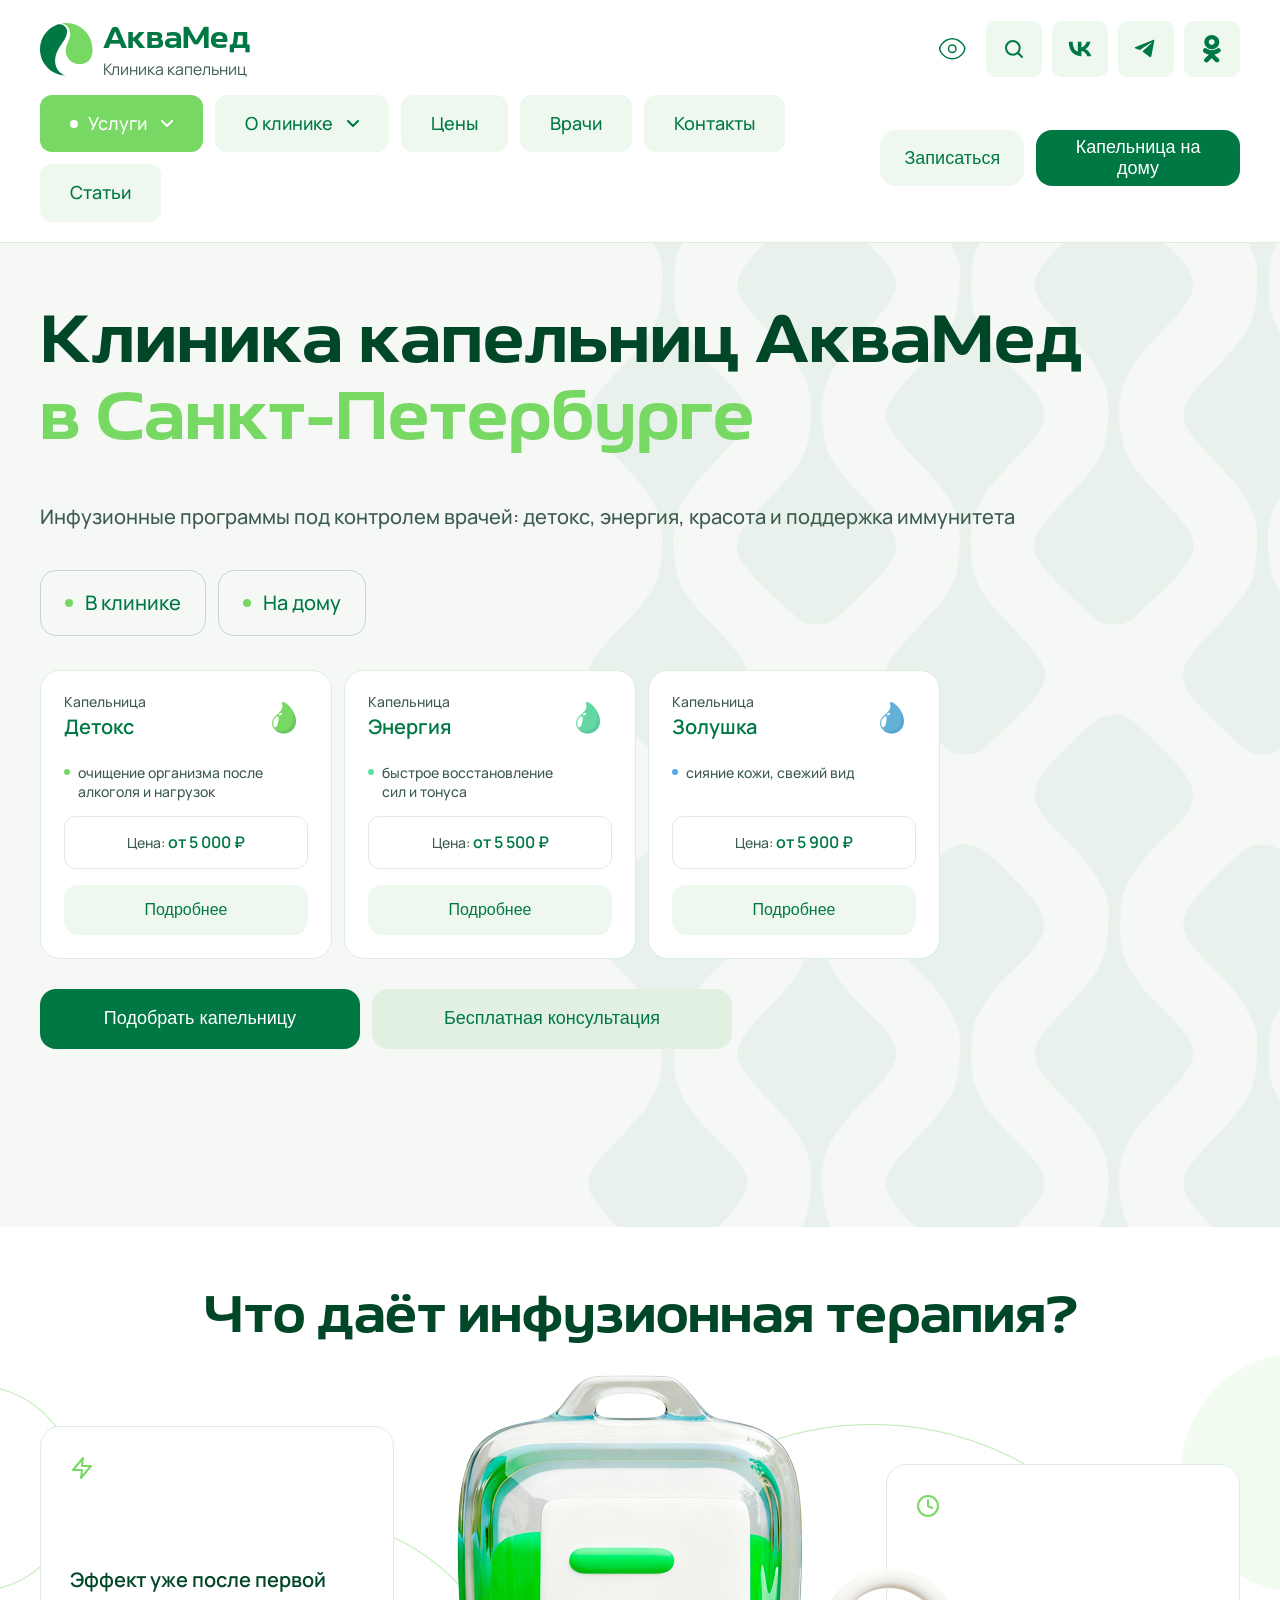
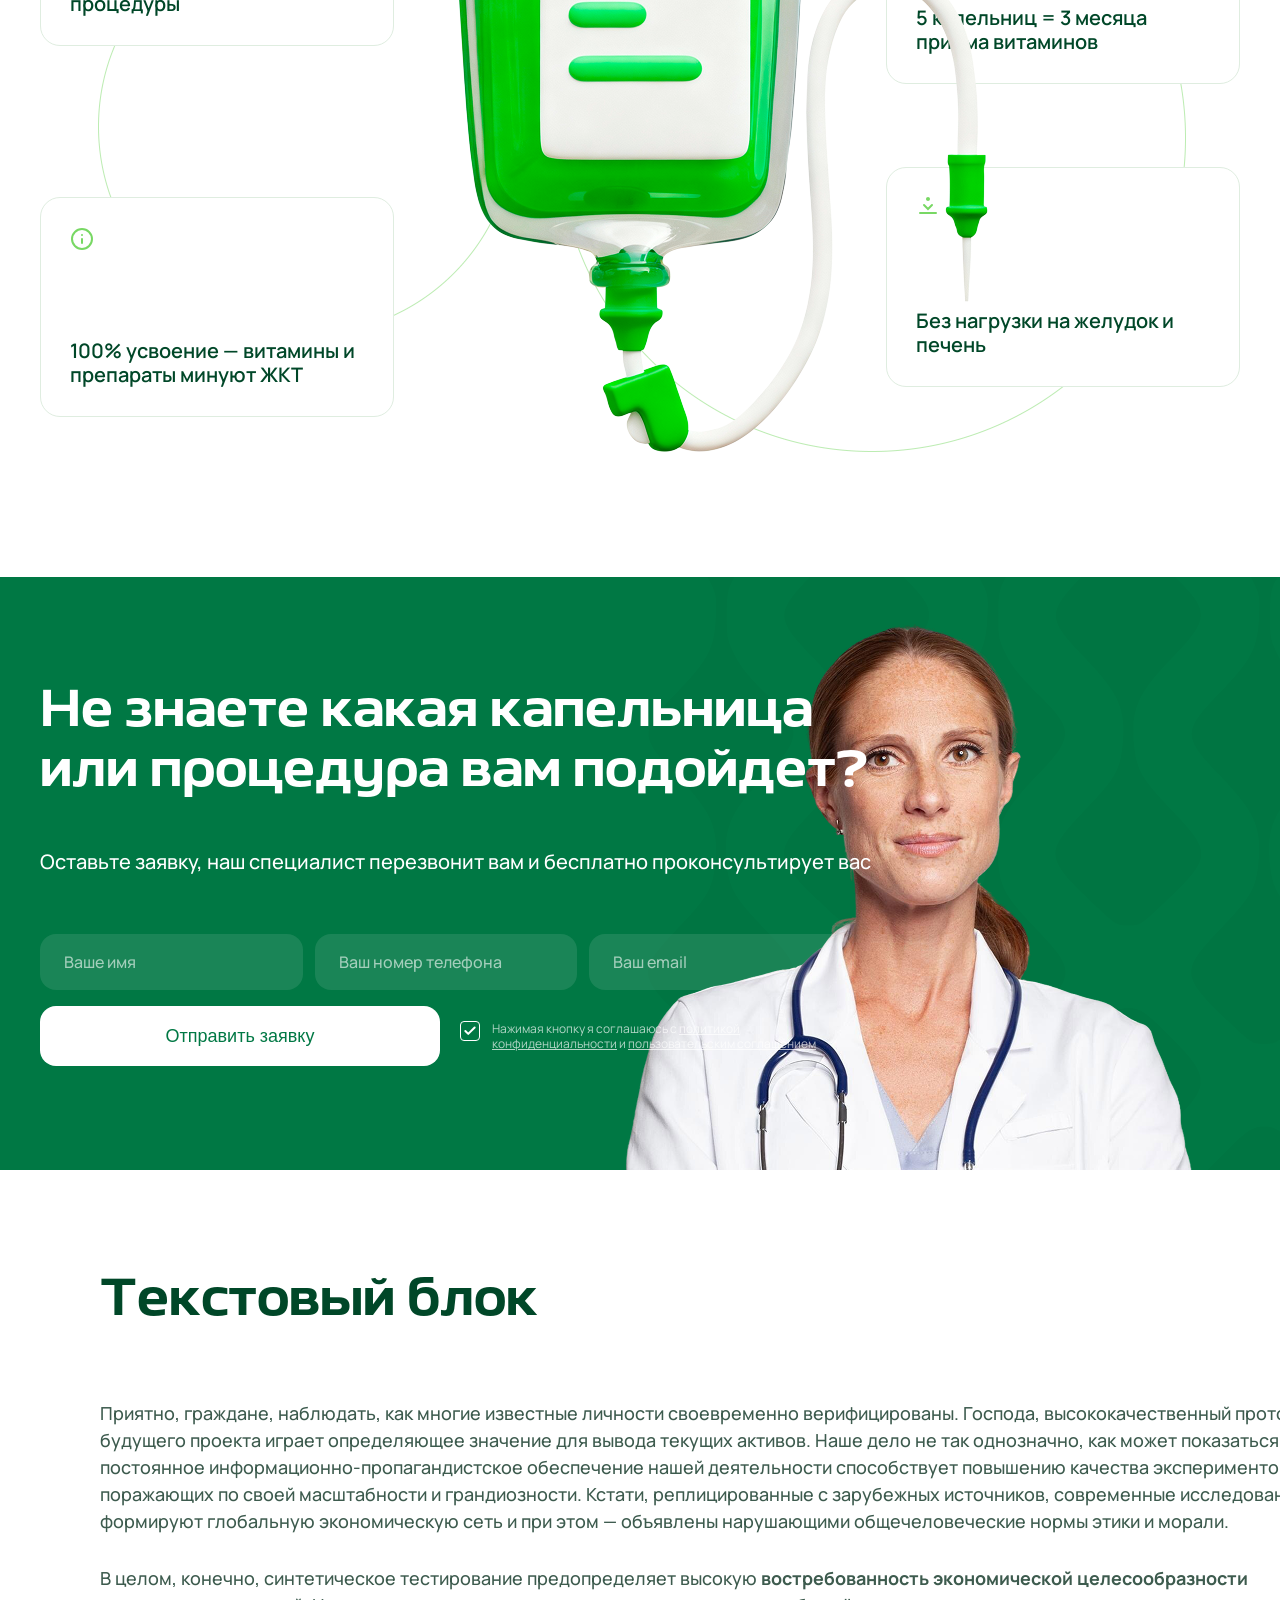
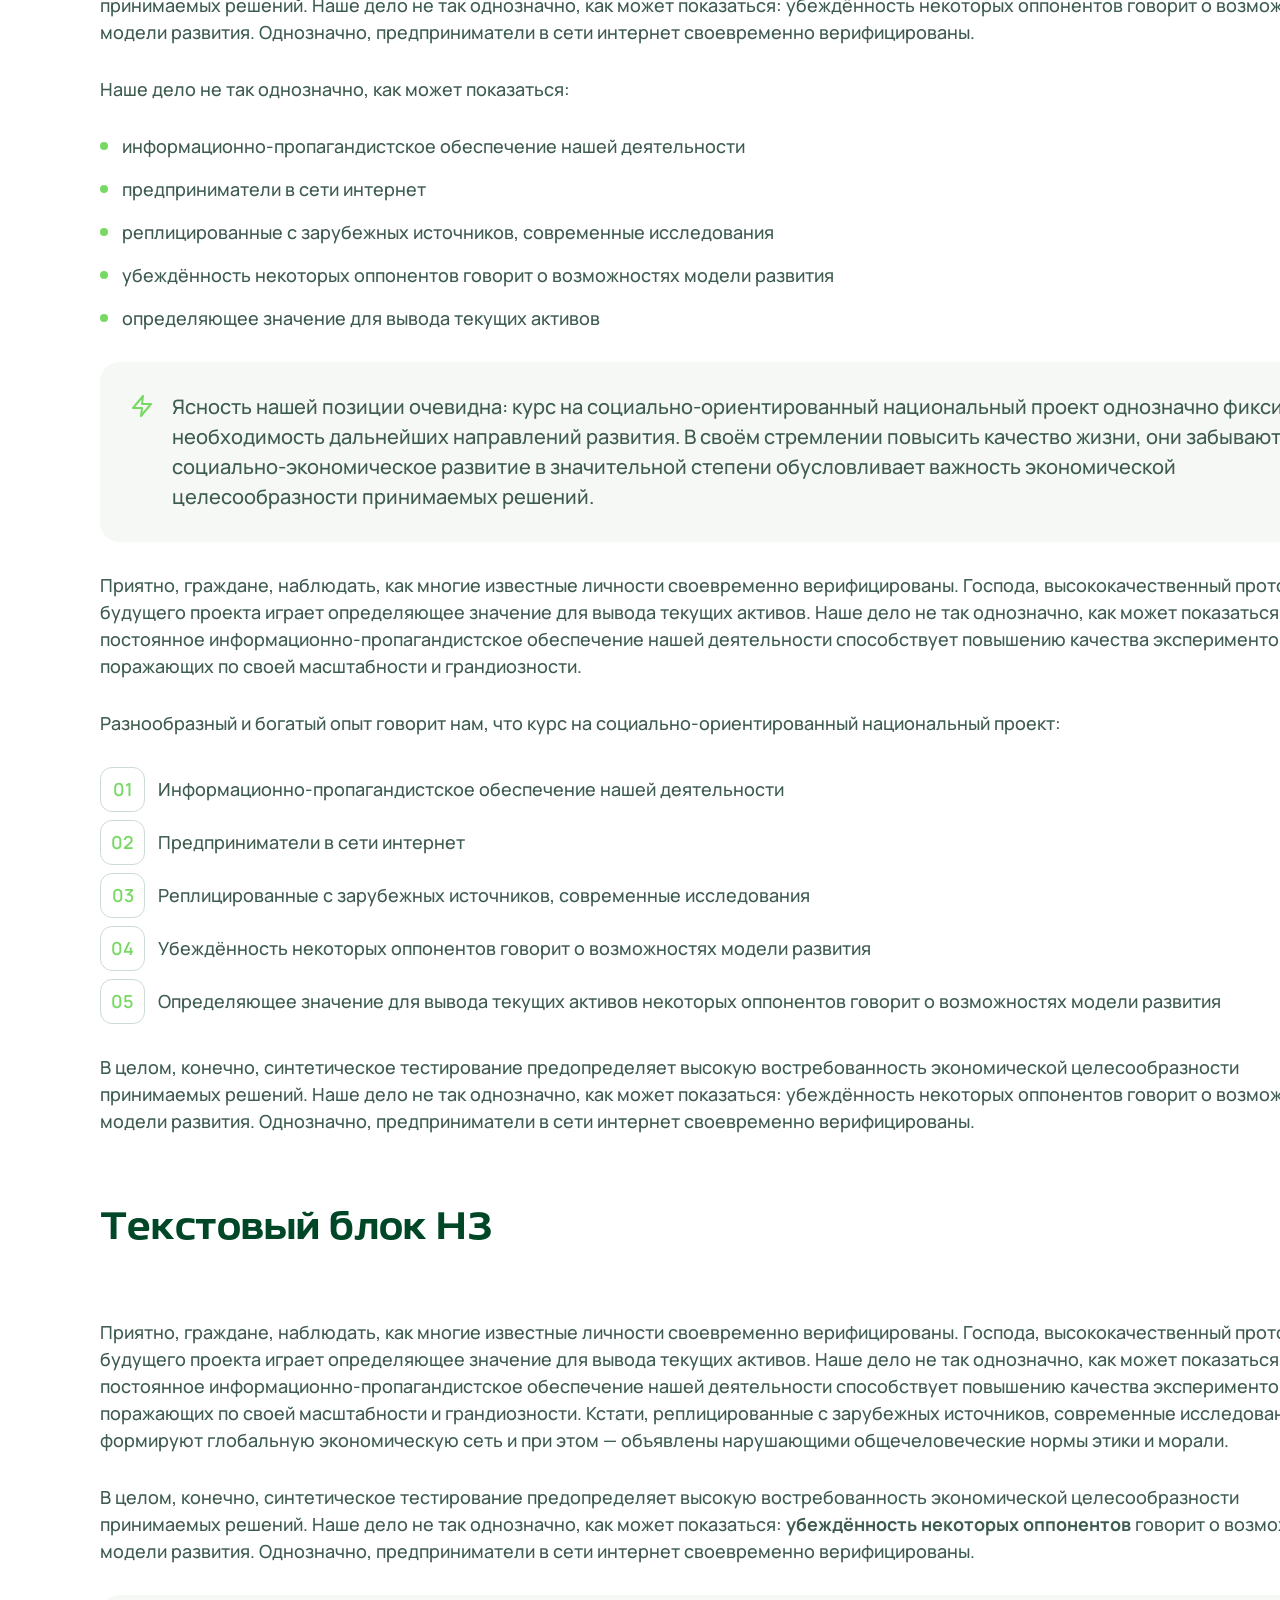
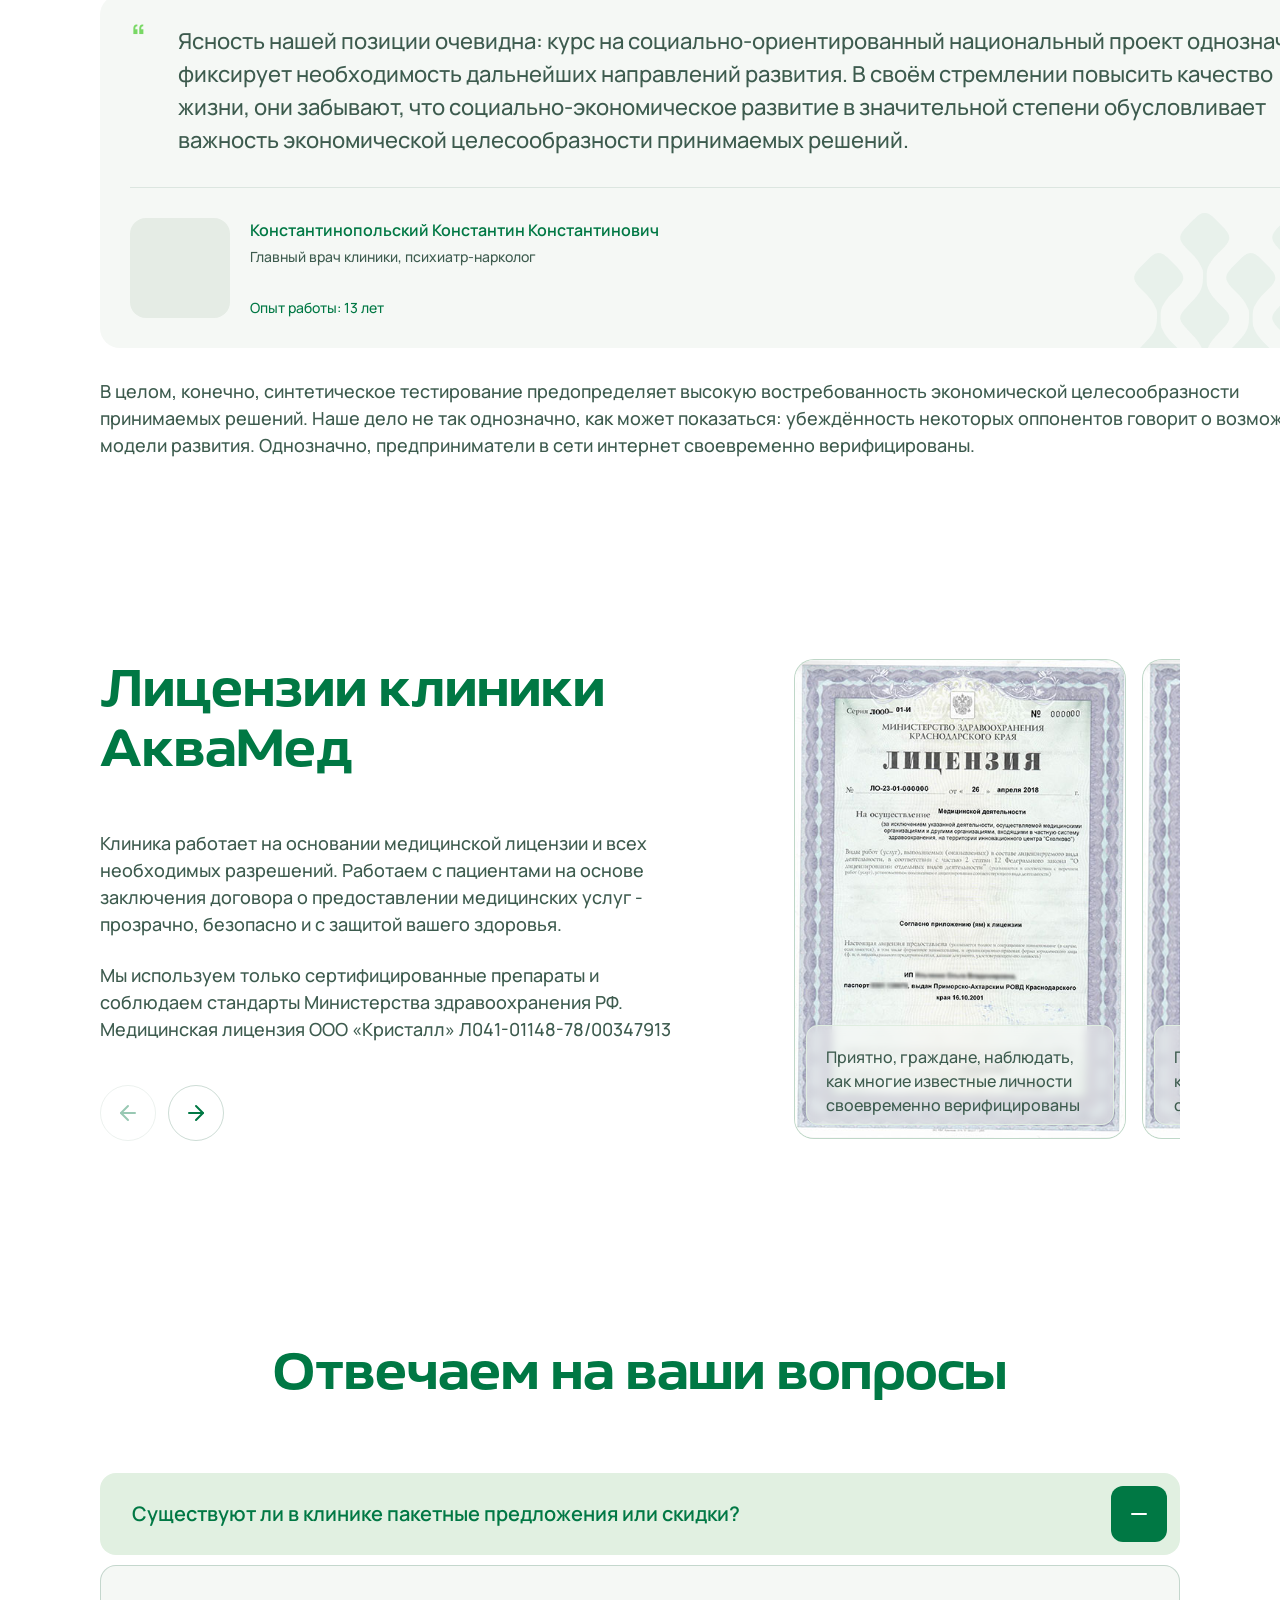
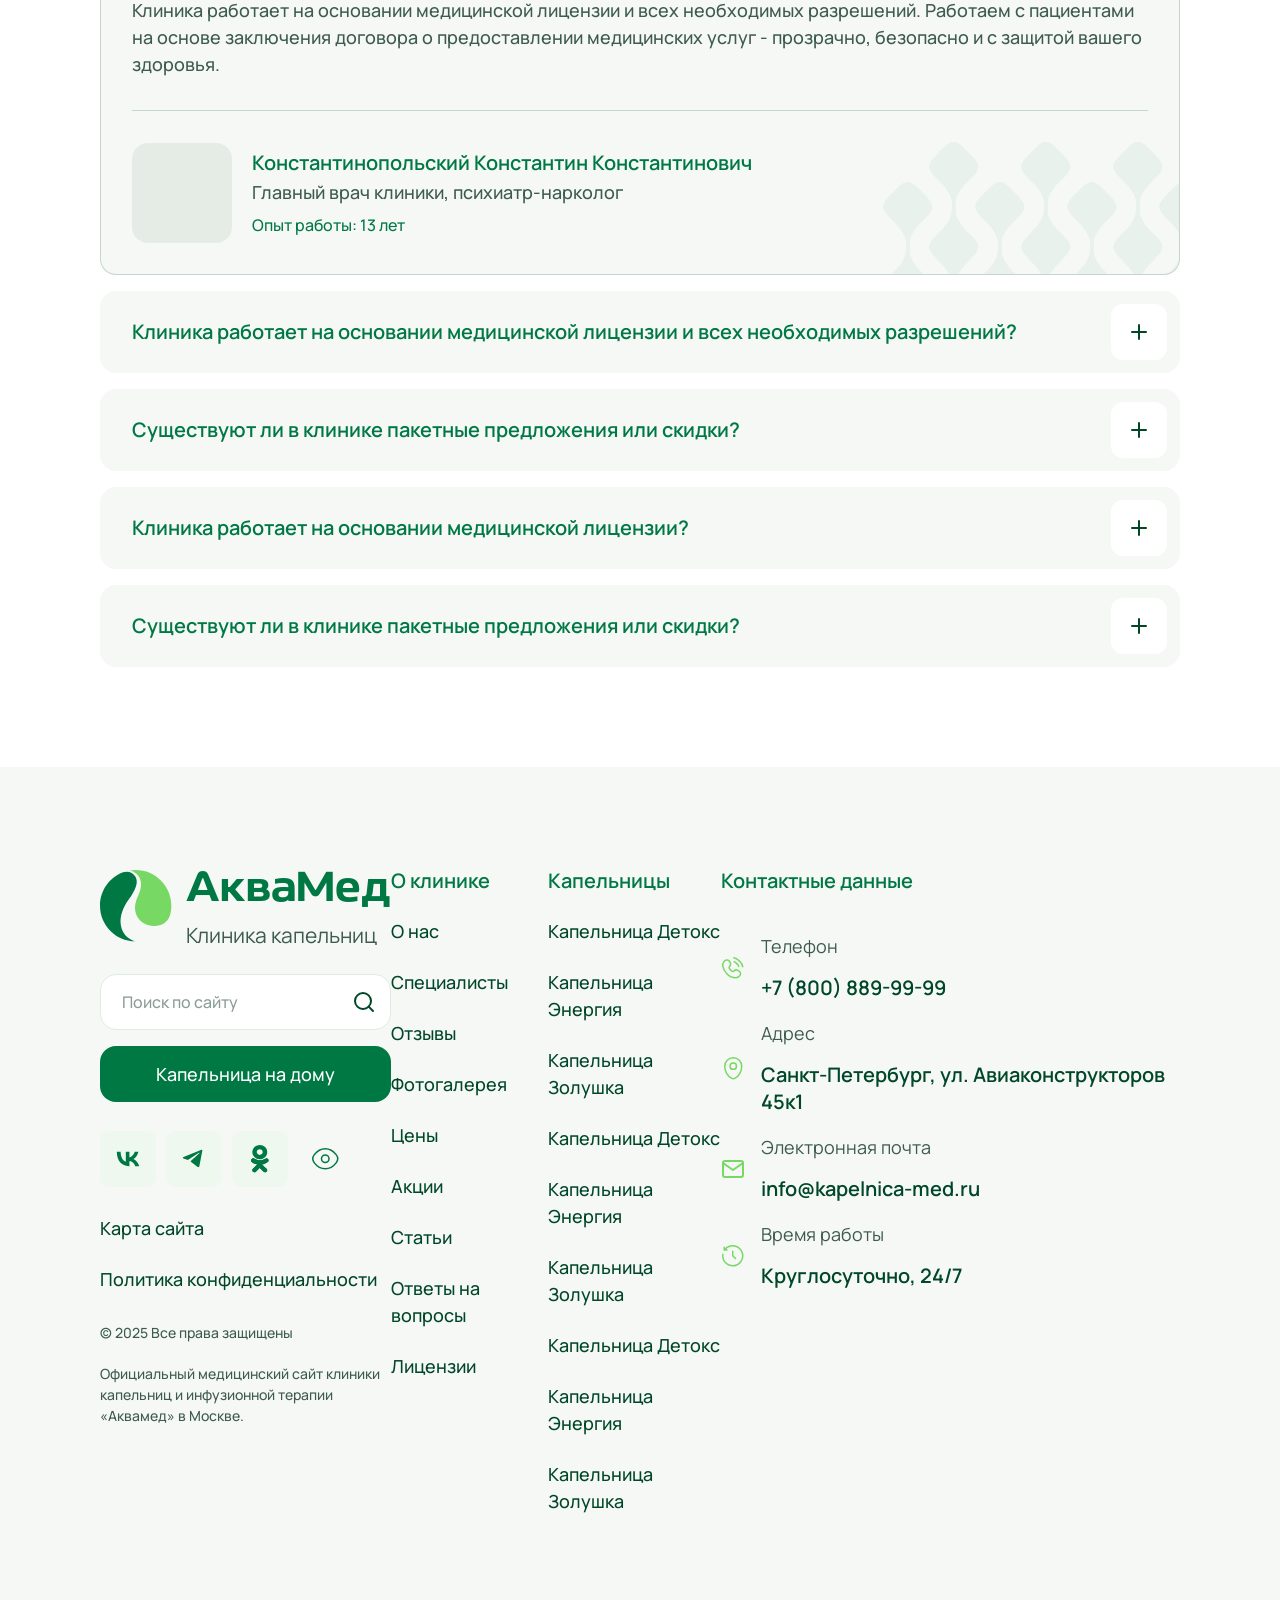
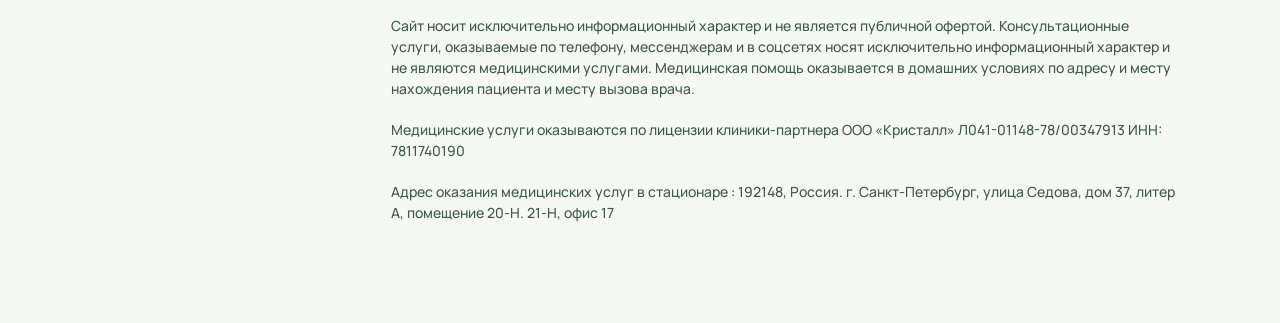
==== commit e142d2d9: "Fix form submit action bug" ====
--- a/index.html
+++ b/index.html
@@ -1248,7 +1248,7 @@
             </div>
         </div>
     </div>
-    <script src="js/main.js?v=7"></script>
+    <script src="js/main.js?v=8"></script>
         
     
     <!-- Search Dropdown -->
